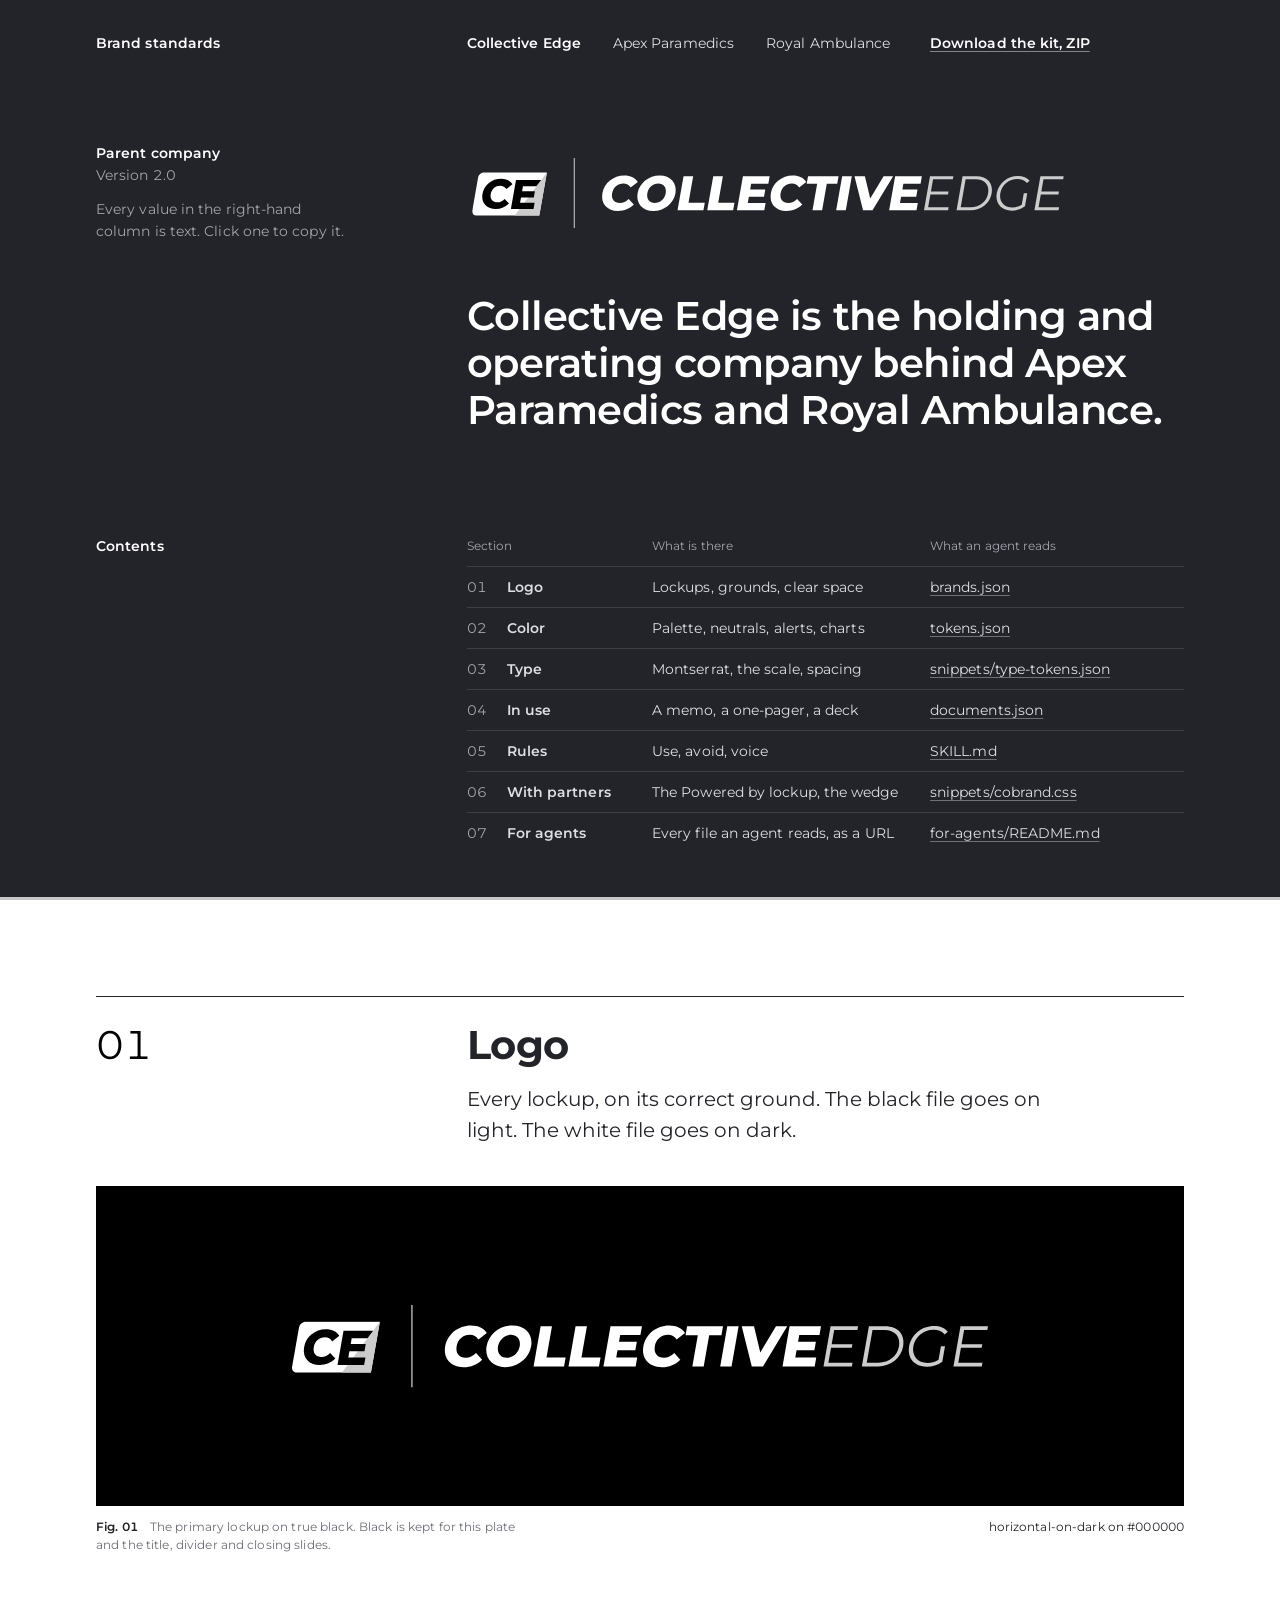
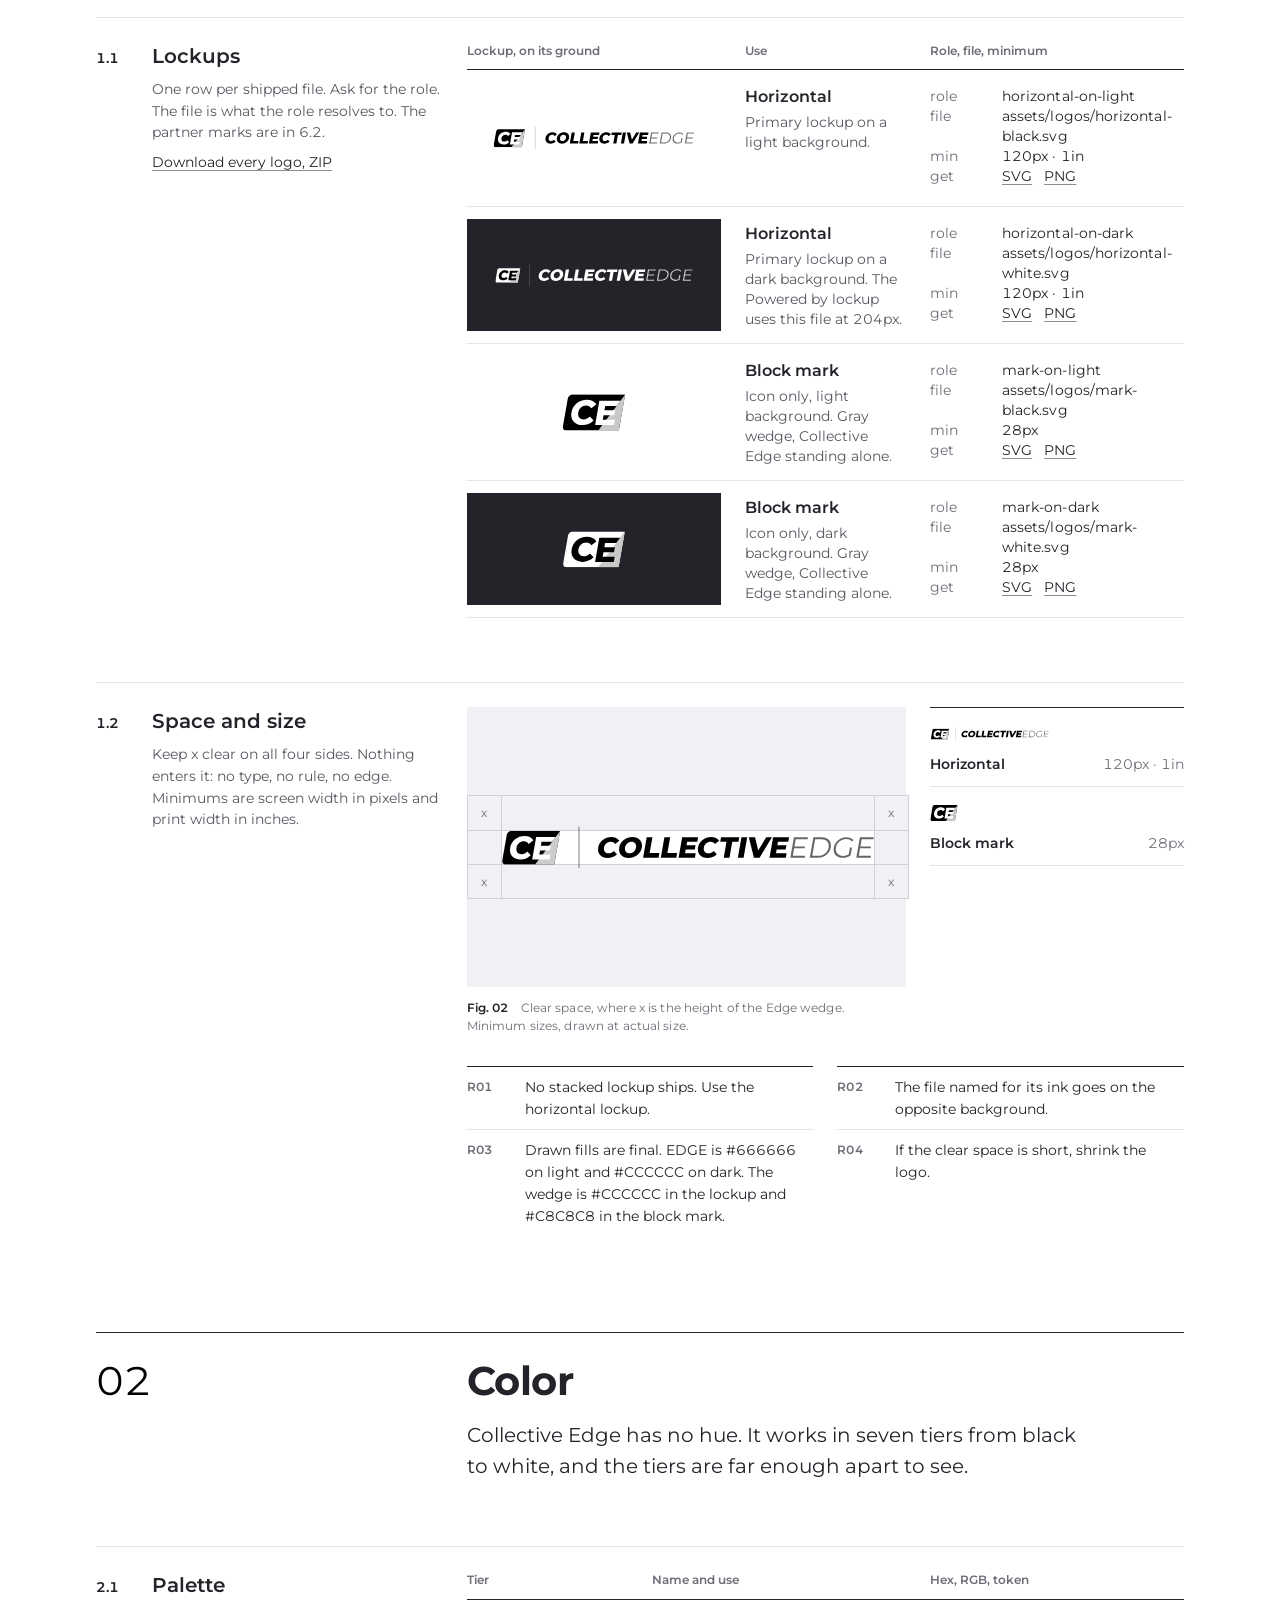
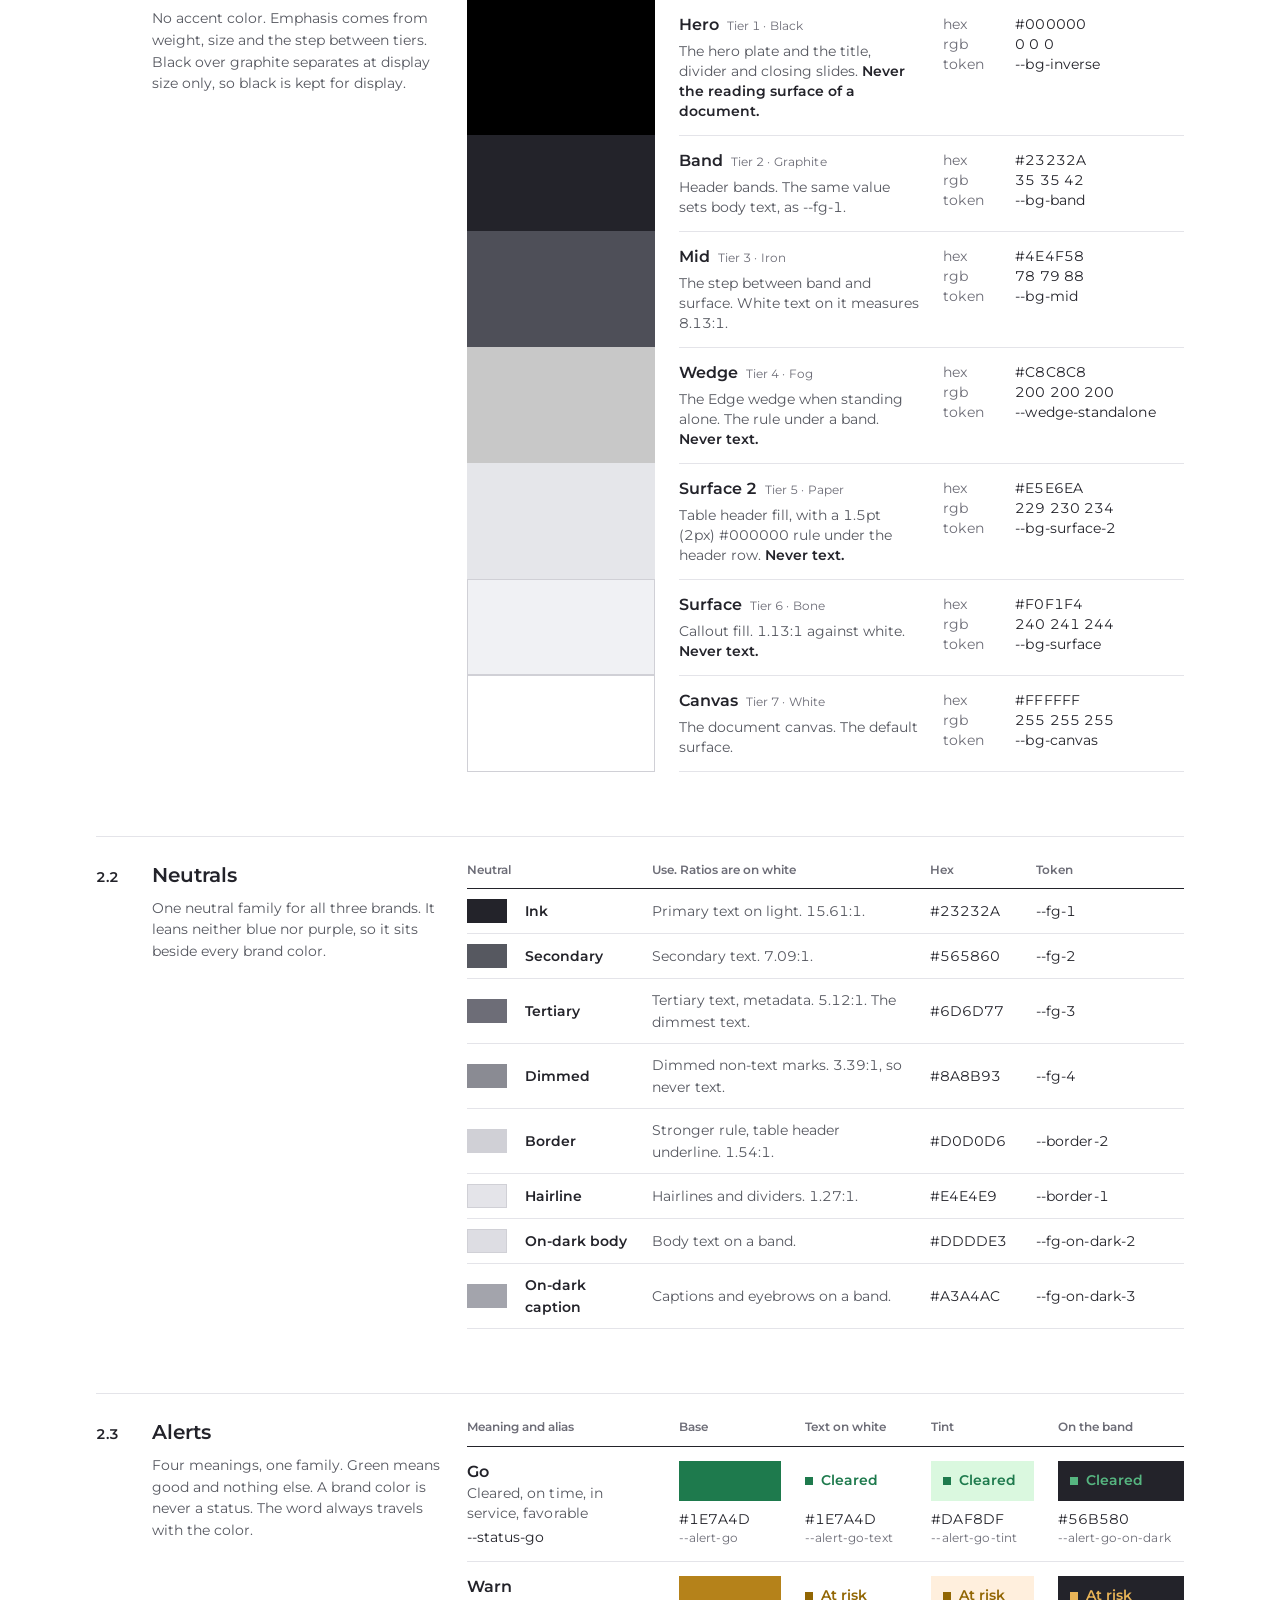
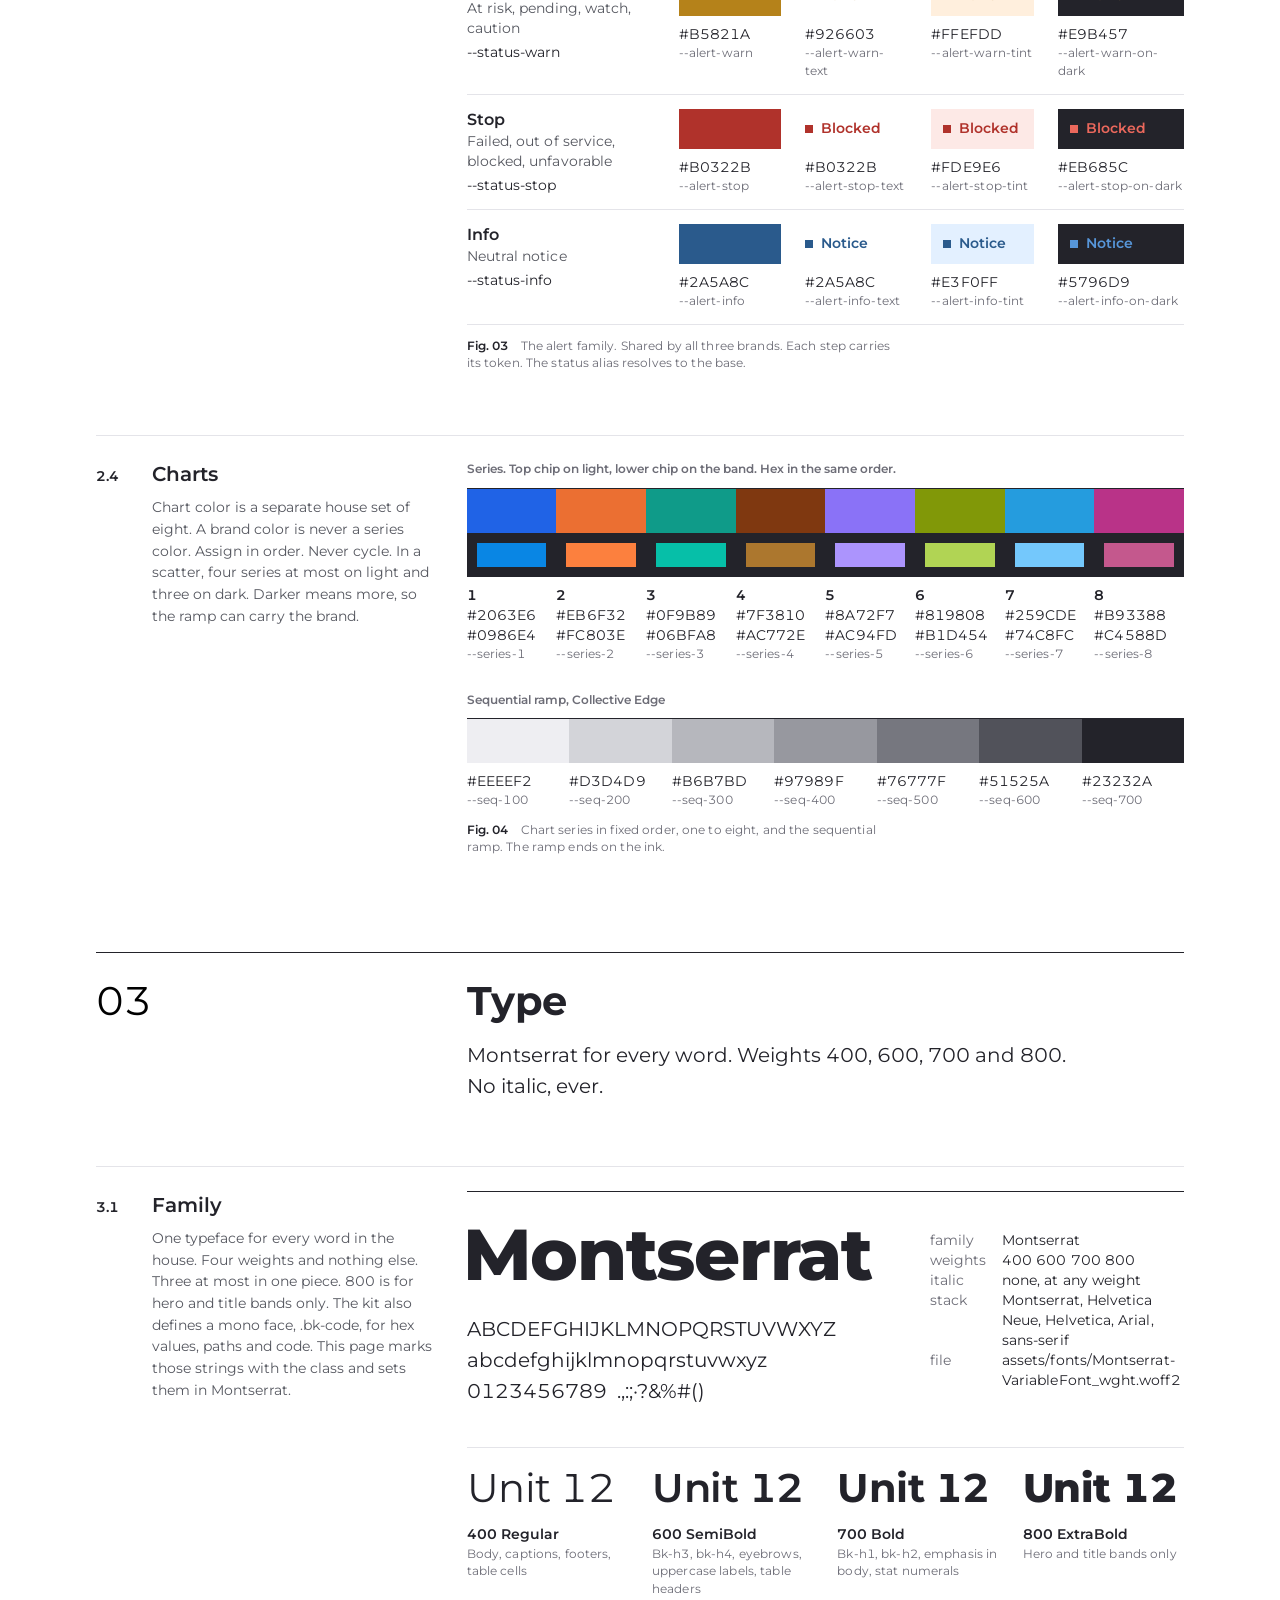
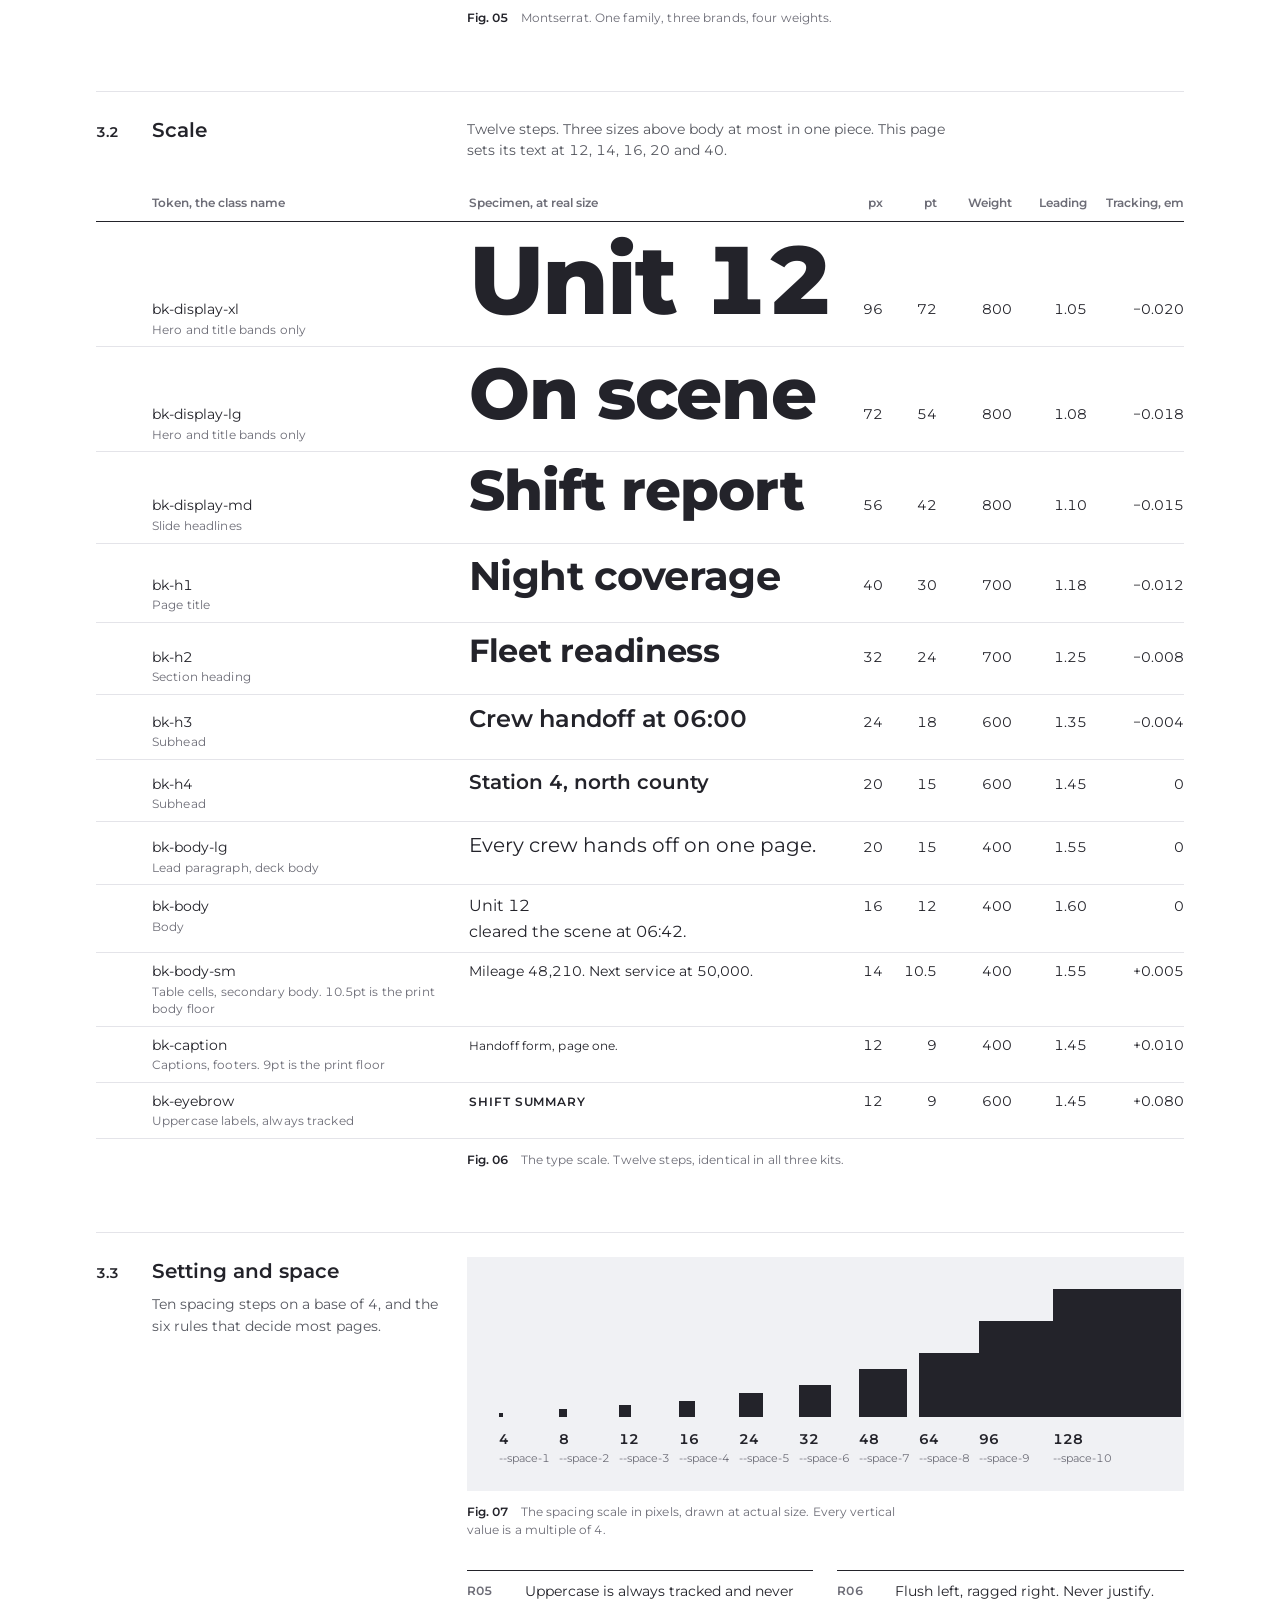
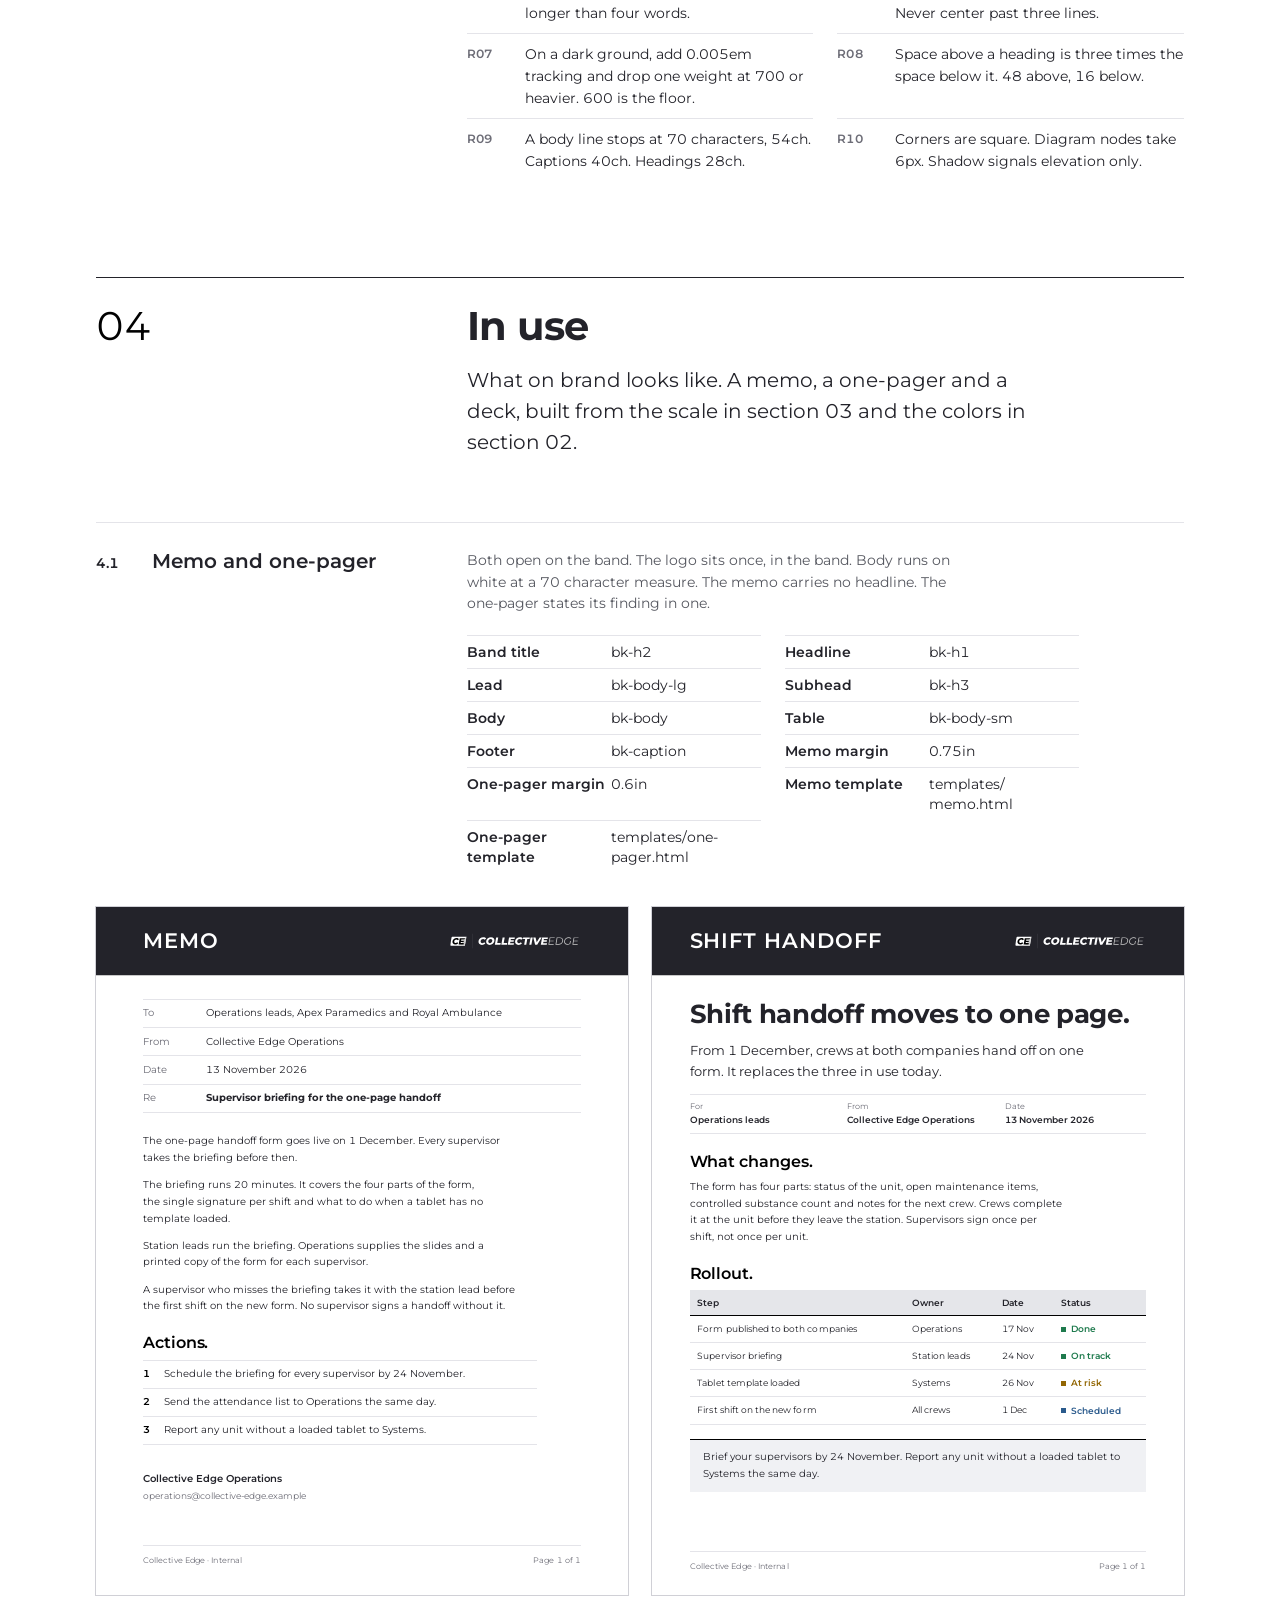
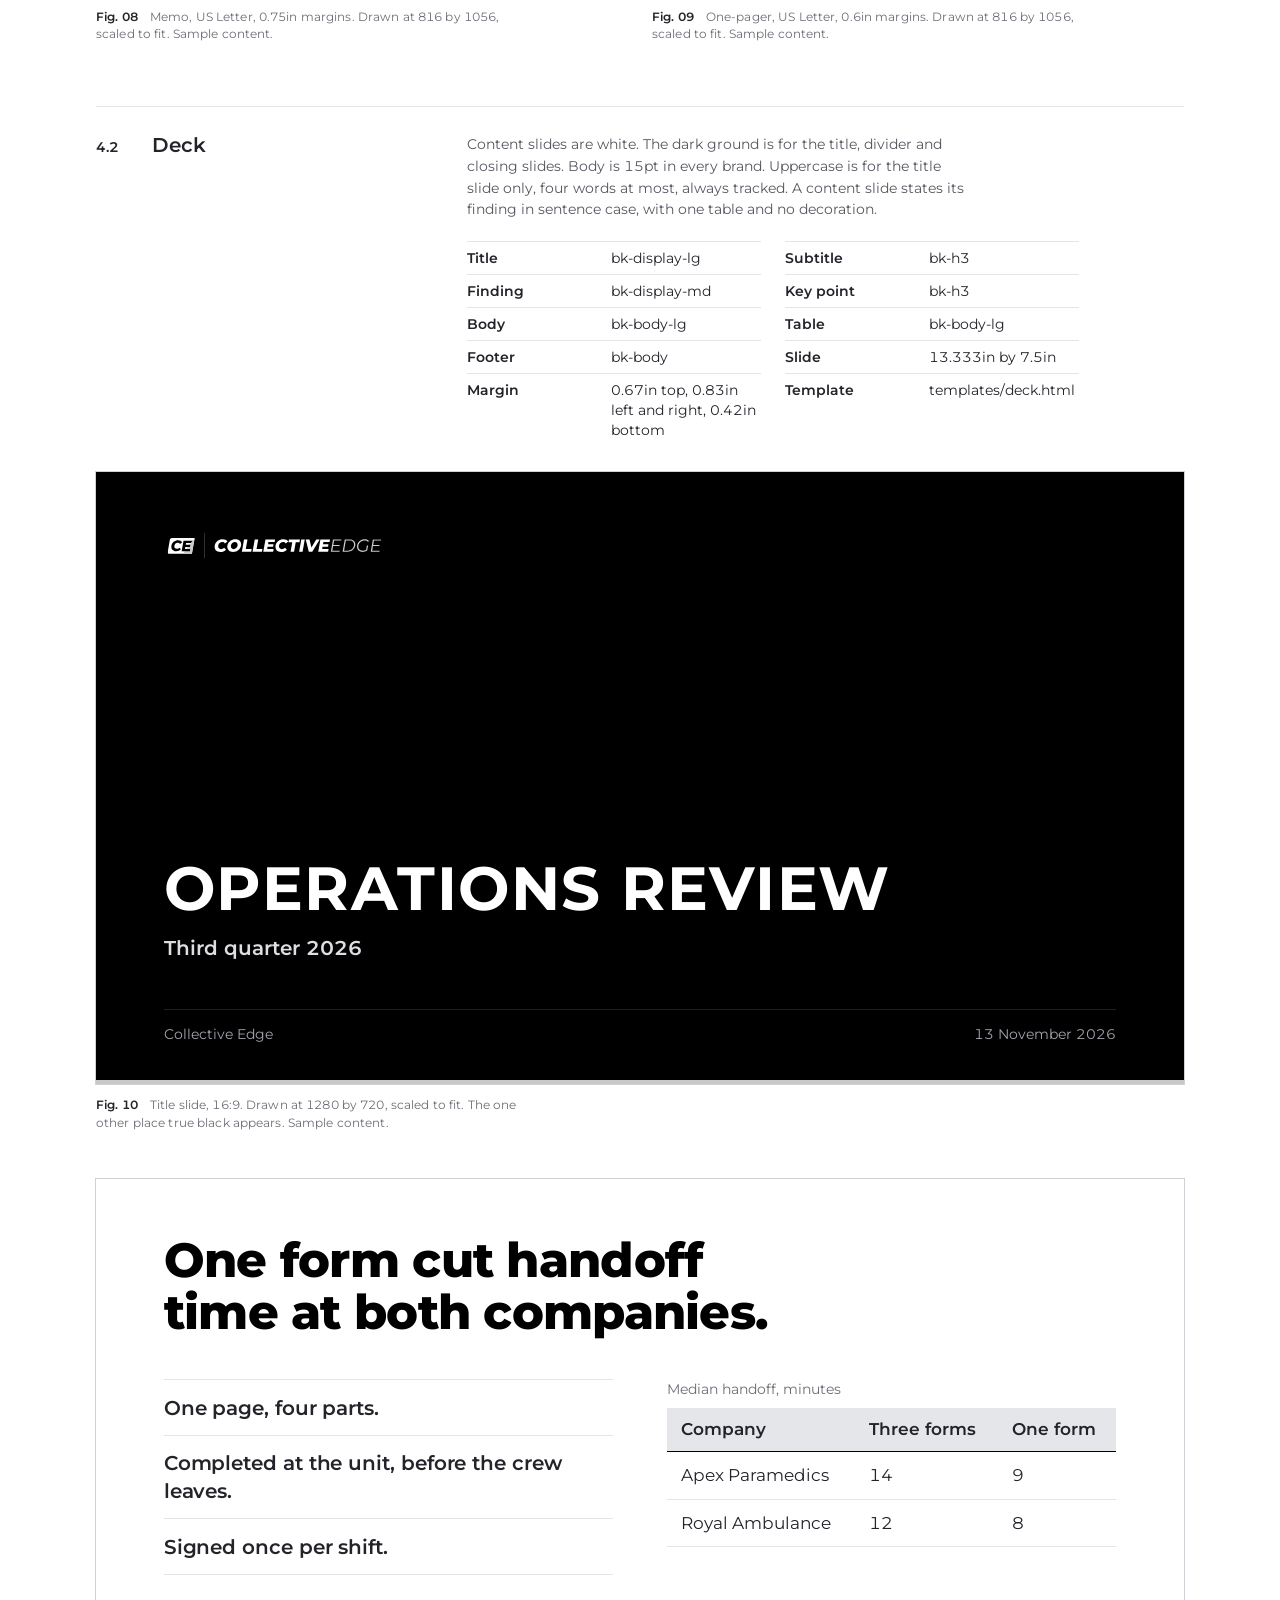
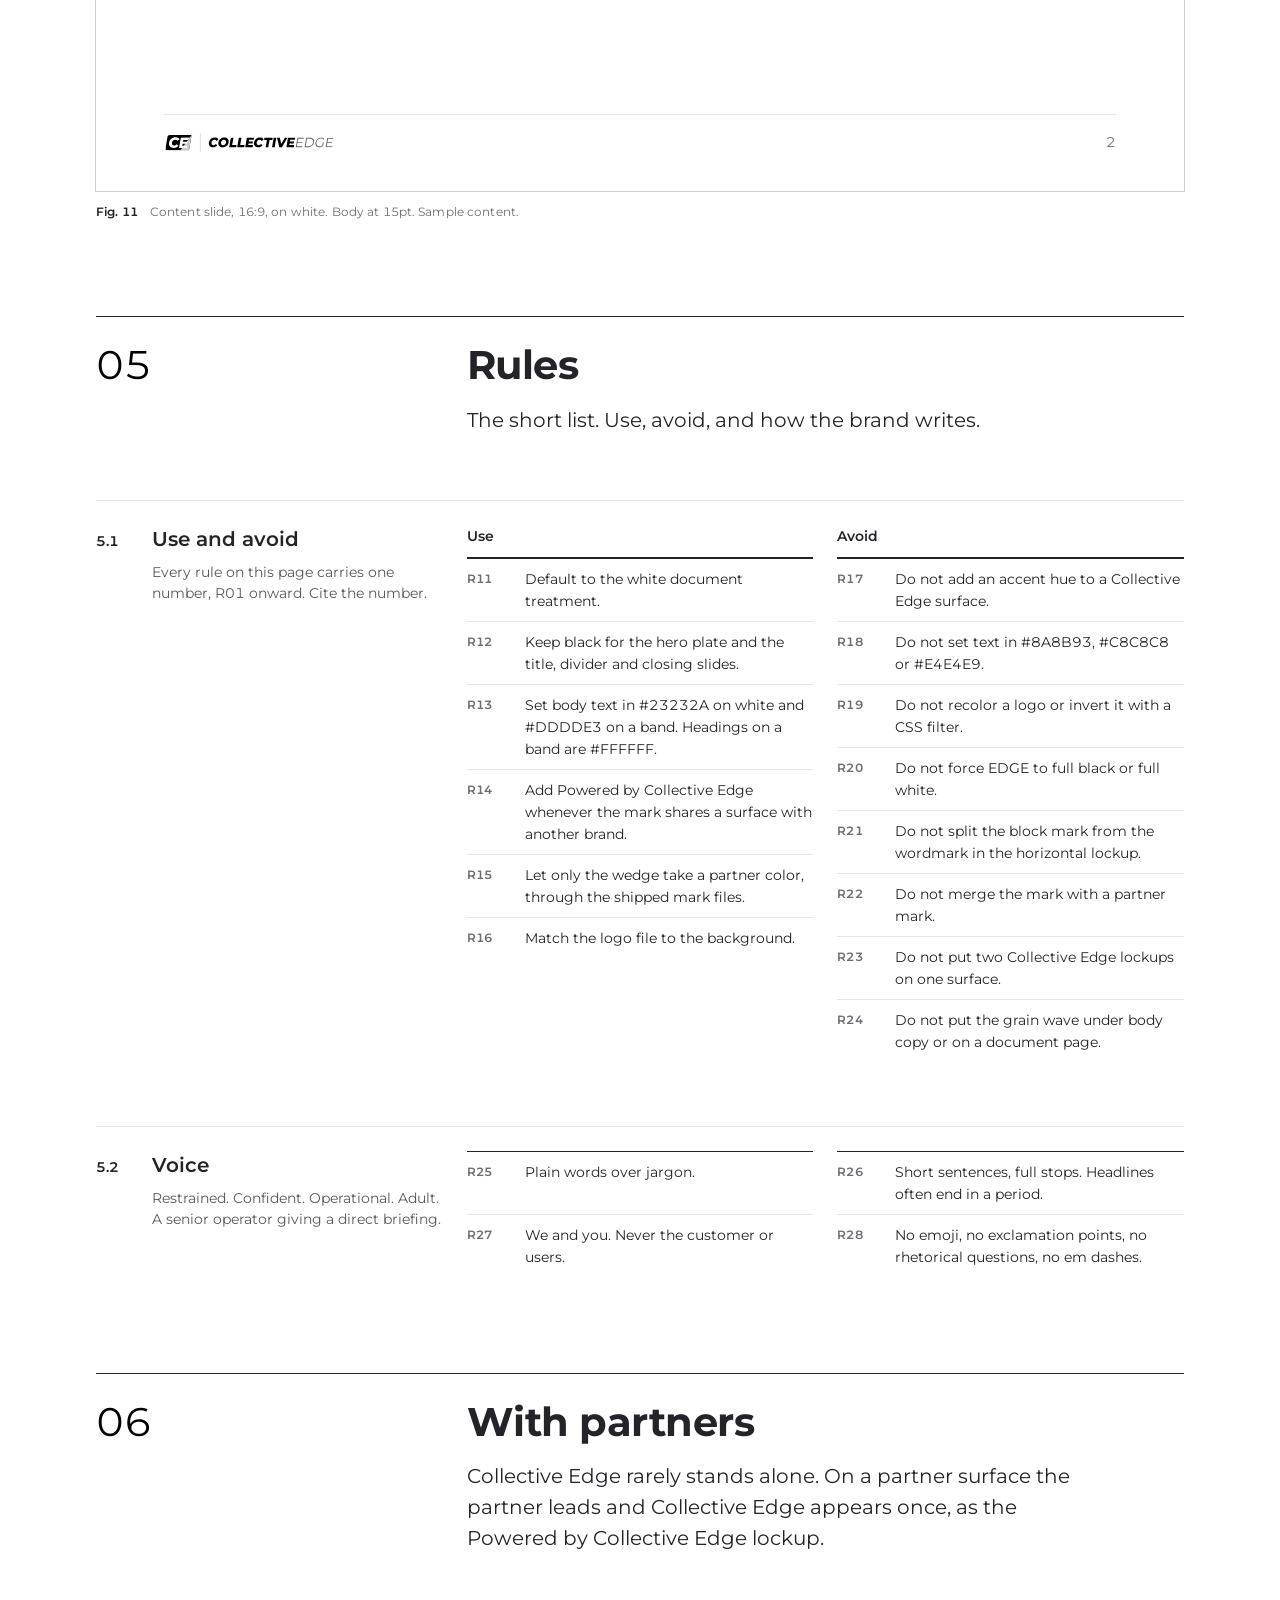
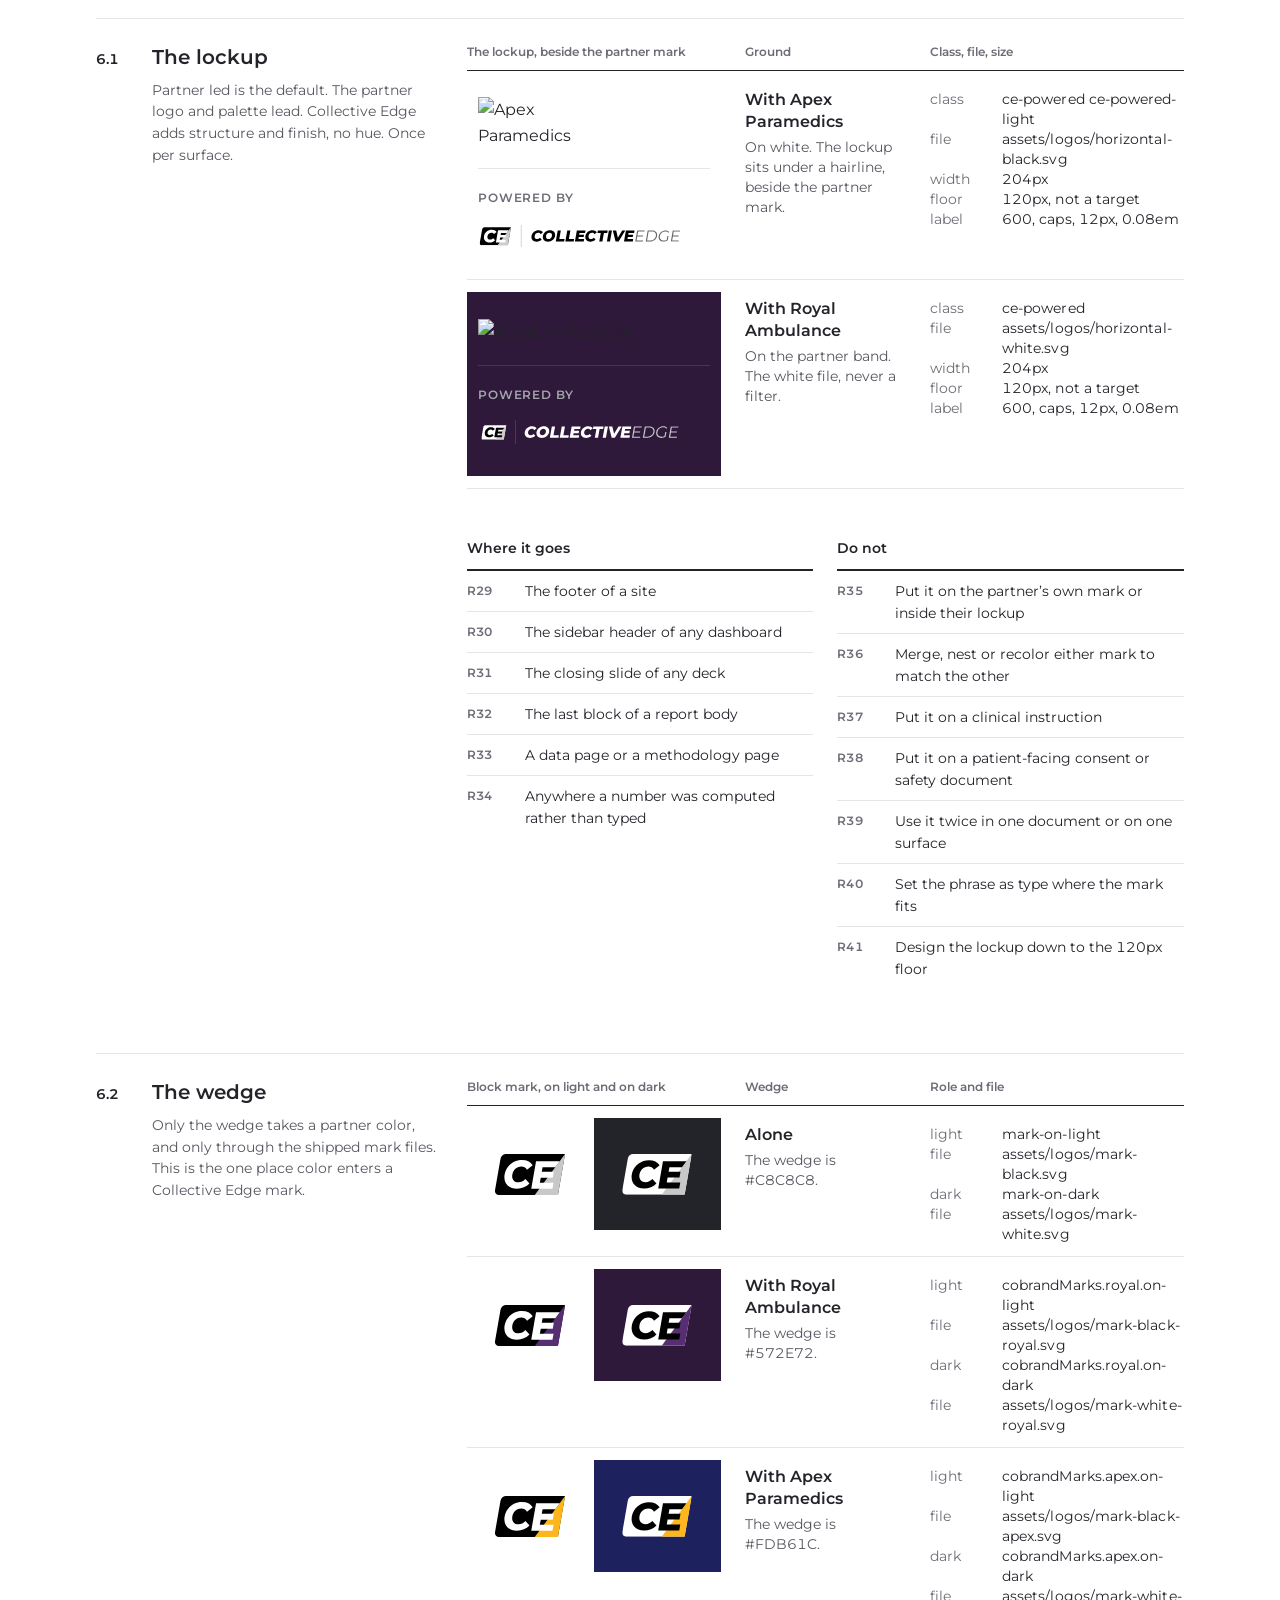
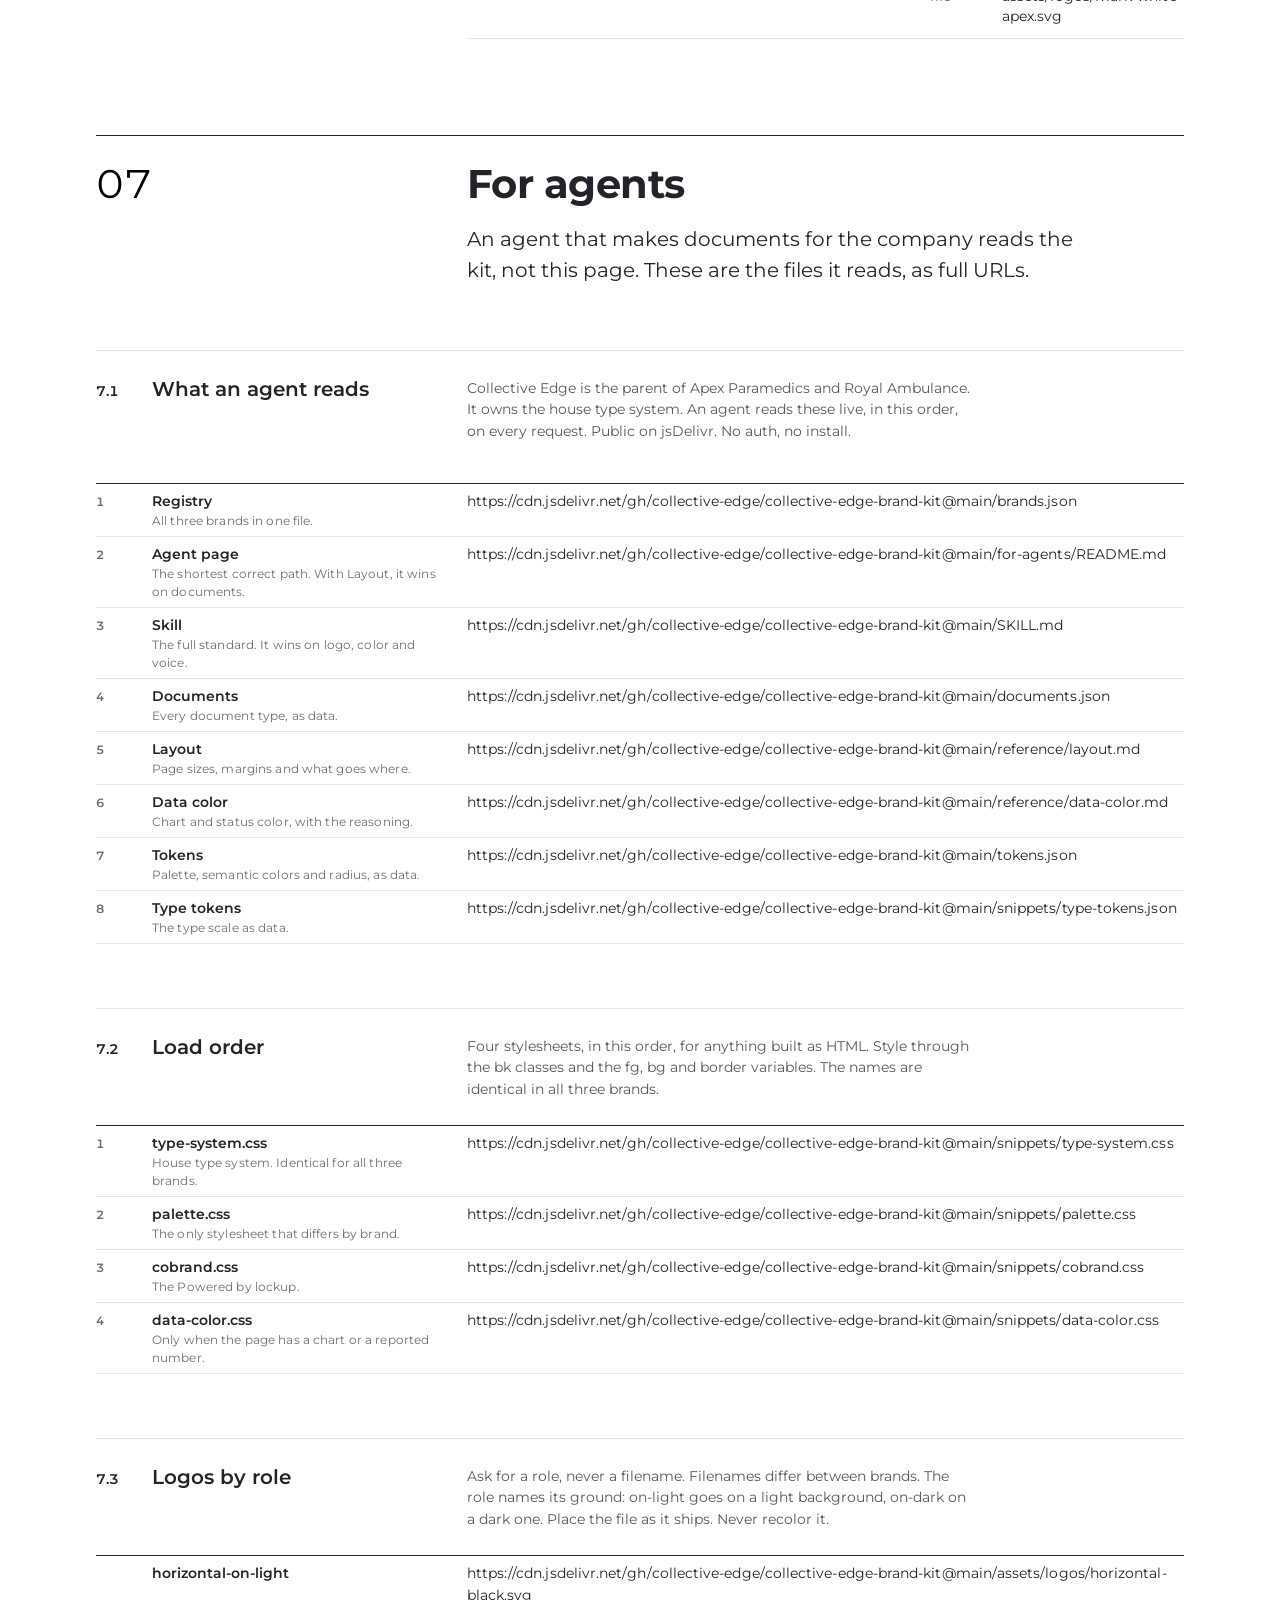
==== index.html @ fcb613ba "Rebuild the kit as one design system, version 2.0 Layout standard and documents.json shared by all t" ====
<!doctype html>
<html lang="en">
<head>
<meta charset="utf-8">
<meta name="viewport" content="width=device-width, initial-scale=1">
<title>Collective Edge · Brand standards</title>
<meta name="description" content="Collective Edge is the holding and operating company behind Apex Paramedics and Royal Ambulance. Logo, color, type, document examples and rules, with every value an agent reads.">
<link rel="canonical" href="https://collective-edge.github.io/collective-edge-brand-kit/">
<link rel="icon" href="assets/logos/mark-black.svg" type="image/svg+xml">
<meta property="og:type" content="website">
<meta property="og:site_name" content="Collective Edge">
<meta property="og:title" content="Collective Edge · Brand standards">
<meta property="og:description" content="Collective Edge is the holding and operating company behind Apex Paramedics and Royal Ambulance. Logo, color, type, document examples and rules, with every value an agent reads.">
<meta property="og:url" content="https://collective-edge.github.io/collective-edge-brand-kit/">
<meta property="og:image" content="https://collective-edge.github.io/collective-edge-brand-kit/guidelines/og.png">
<meta property="og:image:width" content="1200">
<meta property="og:image:height" content="630">
<meta property="og:image:alt" content="Collective Edge logo on the brand band">
<meta name="twitter:card" content="summary_large_image">
<style>
/* ==========================================================
   THE GUIDELINES PAGE · one layout, three brands
   Identical in all three kits. guidelines/build.py inlines this
   file into index.html and fills the marked blocks from the kit.
   Grid     12 columns · 24px gutter · 96px margin at 1440
            rail = columns 1 to 4 · figures = columns 5 to 12
            machine column = columns 10 to 12, everywhere
   Type     Montserrat 400 600 700 · 12 14 16 20 40
   Space    4px base · 96 above a section · 64 above a subsection
   Theme    the block marked THEME is all that differs per brand,
            and it is written from tokens.json
   Macros   E(n) is n pixels of a drawn document, scaled to its
            frame. TYPE(step) is a step of snippets/type-tokens.json
   ========================================================== */
@font-face { font-family: "Montserrat"; src: url("for-humans/fonts/static/Montserrat-Regular.ttf") format("truetype"), url("https://cdn.jsdelivr.net/gh/collective-edge/collective-edge-brand-kit@main/for-humans/fonts/static/Montserrat-Regular.ttf") format("truetype"); font-weight: 400; font-style: normal; font-display: swap; }
@font-face { font-family: "Montserrat"; src: url("for-humans/fonts/static/Montserrat-SemiBold.ttf") format("truetype"), url("https://cdn.jsdelivr.net/gh/collective-edge/collective-edge-brand-kit@main/for-humans/fonts/static/Montserrat-SemiBold.ttf") format("truetype"); font-weight: 600; font-style: normal; font-display: swap; }
@font-face { font-family: "Montserrat"; src: url("for-humans/fonts/static/Montserrat-Bold.ttf") format("truetype"), url("https://cdn.jsdelivr.net/gh/collective-edge/collective-edge-brand-kit@main/for-humans/fonts/static/Montserrat-Bold.ttf") format("truetype"); font-weight: 700; font-style: normal; font-display: swap; }
@font-face { font-family: "Montserrat"; src: url("for-humans/fonts/static/Montserrat-ExtraBold.ttf") format("truetype"), url("https://cdn.jsdelivr.net/gh/collective-edge/collective-edge-brand-kit@main/for-humans/fonts/static/Montserrat-ExtraBold.ttf") format("truetype"); font-weight: 800; font-style: normal; font-display: swap; }

:root {
  /* theme, neutrals and alert text · from tokens.json */
  --accent: #000000;
  --band: #23232A;
  --band-rule: #C8C8C8;
  --surface: #F0F1F4;
  --inverse: #000000;
  --th: #E5E6EA;
  --th-fg: #23232A;
  --th-rule: #000000;
  --ink: #23232A;
  --sec: #565860;
  --ter: #6D6D77;
  --dim: #8A8B93;
  --hair: #E4E4E9;
  --border: #D0D0D6;
  --od1: #FFFFFF;
  --od2: #DDDDE3;
  --od3: #A3A4AC;
  --odb: rgba(255,255,255,0.12);
  --go: #1E7A4D;
  --warn: #926603;
  --stop: #B0322B;
  --info: #2A5A8C;
  /* grid */
  --m: 96px; --g: 24px;
}

*, *::before, *::after { box-sizing: border-box; }
* { margin: 0; padding: 0; }
html { font-synthesis: none; -webkit-text-size-adjust: 100%; }
body {
  font-family: "Montserrat", "Helvetica Neue", Helvetica, Arial, sans-serif;
  font-size: 16px; line-height: 1.6; font-weight: 400; font-style: normal;
  color: var(--ink); background: #FFFFFF; overflow-x: clip;
  font-variant-numeric: tabular-nums lining-nums;
  -webkit-font-smoothing: antialiased; text-rendering: optimizeLegibility;
}
b, th, h1, h2, h3, h4, h5 { font-weight: inherit; font-size: inherit; }
ol, ul { list-style: none; }
img { display: block; height: auto; }
:focus-visible { outline: 2px solid var(--ink); outline-offset: 2px; }
.band :focus-visible { outline-color: var(--od1); }
.skip { position: absolute; left: -9999px; top: 0; z-index: 2; padding: 8px 16px; background: #FFFFFF; color: var(--ink); font-size: 14px; line-height: 22px; font-weight: 600; }
.skip:focus { left: 0; }
a { color: inherit; text-decoration: underline; text-decoration-thickness: 1px; text-underline-offset: 3px; text-decoration-color: var(--dim); }
table { border-collapse: collapse; width: 100%; }
h1, h2, h3, h4, h5 { text-wrap: balance; }
p { text-wrap: pretty; }

/* ---------- grid ---------- */
.wrap { max-width: 1440px; margin: 0 auto; padding: 0 var(--m); }
.grid { display: grid; grid-template-columns: repeat(12, minmax(0, 1fr)); column-gap: var(--g); }
.rail { grid-column: 1 / span 4; }
.main { grid-column: 5 / span 8; min-width: 0; }
.full { grid-column: 1 / -1; min-width: 0; margin-top: 32px; }
.g8 { display: grid; grid-template-columns: repeat(8, minmax(0, 1fr)); column-gap: var(--g); }
.c2 { grid-column: span 2; min-width: 0; } .c3 { grid-column: span 3; min-width: 0; } .c5 { grid-column: span 5; min-width: 0; }

/* ---------- machine values · selectable, copy on click ---------- */
.nb { white-space: nowrap; }
.mc { display: grid; grid-template-columns: 60px minmax(0, 1fr); column-gap: 12px; align-content: start; font-size: 14px; line-height: 20px; letter-spacing: 0.005em; }
.mc .k { color: var(--ter); }
.mc .v { overflow-wrap: anywhere; }
.mc .v.none { color: var(--ter); }
.mc .v a { margin-right: 12px; }
[data-c] { cursor: copy; }
[data-c]:hover { text-decoration: underline; text-decoration-thickness: 1px; text-underline-offset: 3px; text-decoration-color: var(--dim); }
[data-c].ok::after { content: "  Copied"; font-weight: 600; color: var(--ter); white-space: pre; }
.band [data-c].ok::after { color: var(--od3); }

/* ---------- opening band ---------- */
/* the band fills the 900px fold exactly, rule included, on all three pages */
.band { background: var(--band); color: var(--od1); border-bottom: 3px solid var(--band-rule); letter-spacing: 0.005em; min-height: 900px; display: flex; }
.band .wrap { flex: 1; width: 100%; display: flex; flex-direction: column; padding-top: 32px; padding-bottom: 44px; }
.band .top { font-size: 14px; line-height: 22px; }
.band .top .rail { font-weight: 600; }
.band nav .c5 { display: flex; gap: 32px; }
.band nav a { color: var(--od2); text-decoration: none; }
.band nav a[aria-current] { color: var(--od1); font-weight: 600; }
.band nav a.dl { color: var(--od1); font-weight: 600; text-decoration: underline; text-decoration-color: rgba(255,255,255,0.45); justify-self: start; }
.band .id { margin-top: 88px; }
.band .meta { font-size: 14px; line-height: 22px; color: var(--od3); align-self: start; }
.band .meta p { max-width: 260px; }
.band .meta p + p { margin-top: 12px; }
.band .meta b { display: block; color: var(--od1); font-weight: 600; }
.say { text-wrap: pretty; margin-top: 48px; font-size: 40px; line-height: 1.18; font-weight: 600; letter-spacing: -0.012em; }
.band .toc { margin-top: auto; padding-top: 48px; font-size: 14px; line-height: 22px; }
.band .toc .rail { font-weight: 600; }
.toc li { border-top: 1px solid var(--odb); padding: 9px 0; align-items: baseline; text-wrap: pretty; }
.toc li.hd { border-top: 0; padding-top: 0; font-size: 12px; line-height: 22px; color: var(--od3); }
.toc a { text-decoration: none; }
.toc .t { display: grid; grid-template-columns: 40px minmax(0, 1fr); font-weight: 600; white-space: nowrap; }
.toc .t span { font-weight: 400; color: var(--od3); }
.toc .d { color: var(--od2); }
.toc .f { text-decoration: underline; text-decoration-color: rgba(255,255,255,0.35); justify-self: start; }

/* ---------- sections ---------- */
.sec { margin-top: 96px; border-top: 1px solid var(--ink); padding-top: 24px; }
.sec-head .num, .sec-head h2 { font-size: 40px; line-height: 1.18; letter-spacing: -0.012em; }
.sec-head .num { font-weight: 400; color: var(--accent); }
.sec-head h2 { font-weight: 700; }
.lead { margin-top: 16px; font-size: 20px; line-height: 1.55; max-width: 612px; }

.sub { margin-top: 64px; border-top: 1px solid var(--hair); padding-top: 24px; }
.sub > .rail { display: grid; grid-template-columns: 56px minmax(0, 1fr); align-content: start; align-items: baseline; }
.sub .n { font-size: 14px; line-height: 29px; font-weight: 600; }
.sub h3 { font-size: 20px; line-height: 29px; font-weight: 600; }
.sub .note a.blk { display: block; width: fit-content; margin-top: 8px; color: var(--ink); }
.sub .note { margin-top: 8px; font-size: 14px; line-height: 1.55; color: var(--sec); max-width: 320px; }
.sub .main > .note { margin-top: 3px; max-width: 506px; }
.used { display: block; margin-top: 16px; }
.used > span { display: grid; grid-template-columns: 144px minmax(0, 1fr); padding-top: 6px; margin-top: 6px; border-top: 1px solid var(--hair); font-size: 14px; line-height: 20px; }
.used > span:first-child { margin-top: 0; }
.used b { font-weight: 600; color: var(--ink); }
.used.wide { display: grid; grid-template-columns: 1fr 1fr; column-gap: var(--g); max-width: 612px; margin-top: 20px; }
.used.wide > span:nth-child(2) { margin-top: 0; }
.used + .stack, .used + .pair { margin-top: 32px; }

/* ---------- figures ---------- */
figure + figure, .tbl + figure, figure + .tbl { margin-top: 32px; }
figcaption { margin-top: 12px; max-width: 100%; text-wrap: pretty; display: flex; justify-content: space-between; gap: 24px; font-size: 12px; line-height: 1.45; letter-spacing: 0.01em; color: var(--ter); }
figcaption > span:first-child { max-width: 54ch; }
figcaption b { font-weight: 600; color: var(--ink); margin-right: 12px; }
figcaption .cap-r { flex: none; color: var(--ink); }
.pair { display: grid; grid-template-columns: 1fr 1fr; gap: 32px var(--g); }
.pair figure + figure { margin-top: 0; }
.stack figure + figure { margin-top: 48px; }
.plate { display: grid; place-items: center; }
.plate.dark { background: var(--band); }
.plate img { max-width: 84%; }
.field { background: var(--surface); }

/* the one large plate */
.bigplate { height: 320px; }
.bigplate.ruled { border-top: 1px solid var(--hair); border-bottom: 1px solid var(--hair); }
.sec-head + .grid > .full { margin-top: 40px; }

/* ---------- schedules: thing · meaning · machine value ---------- */
.tbl .hd { font-size: 12px; line-height: 1.45; font-weight: 600; color: var(--ter); padding-bottom: 10px; border-bottom: 1px solid var(--ink); }
.tbl .row { border-top: 1px solid var(--hair); padding: 12px 0; }
.tbl .hd + .row { border-top: 0; }
.tbl .row:last-child { border-bottom: 1px solid var(--hair); }
.tx { font-size: 14px; line-height: 20px; color: var(--sec); }
.tx b { display: block; font-size: 16px; line-height: 22px; font-weight: 600; color: var(--ink); margin-bottom: 4px; }
.tx .rl { font-size: 12px; font-weight: 400; color: var(--ter); margin-left: 8px; letter-spacing: 0.01em; }
.tx .nv { color: var(--ink); font-weight: 600; }
.logos .plate { height: 112px; }
.logos .tx, .logos .mc { padding-top: 4px; }

/* ---------- lists of lines ---------- */
.lines li { display: grid; grid-template-columns: 58px minmax(0, 1fr); padding: 9px 0; border-top: 1px solid var(--hair); font-size: 14px; line-height: 22px; }
.lines .i { font-size: 12px; font-weight: 600; color: var(--ter); letter-spacing: 0.01em; }
.lines.cols2 { display: grid; grid-template-columns: 1fr 1fr; column-gap: var(--g); }
.lines.cols2 li:nth-child(-n+2), .lines:not(.cols2) li:first-child { border-top: 1px solid var(--ink); }
.pair.rules { row-gap: 48px; }
.tbl + .pair.rules { margin-top: 48px; }
.rules h4 { font-size: 14px; line-height: 22px; font-weight: 600; padding-bottom: 10px; }
.rules .lines li:first-child { border-top: 2px solid var(--ink); }
figure + .lines, .pair + .lines { margin-top: 32px; }

/* ---------- 01 logo ---------- */
.cl { display: grid; grid-template-columns: repeat(8, minmax(0, 1fr)); column-gap: var(--g); }
.cl .field { grid-column: span 5; height: 280px; display: grid; place-items: center; }
.cs { --u: 1px; display: grid; gap: 1px; background: var(--border); padding: 1px; }
.cs span { background: var(--surface); display: grid; place-items: center; font-size: 12px; line-height: 1; color: var(--ter); position: relative; }
.cs .art { z-index: 1; background: #FFFFFF; }
.cs .art img { position: absolute; max-width: none; }
.mins { grid-column: span 3; align-self: start; }
.mins li { display: grid; grid-template-columns: minmax(0, 1fr) auto; align-items: end; column-gap: 12px; padding: 16px 0 12px; border-top: 1px solid var(--hair); font-size: 14px; line-height: 20px; }
.mins li:first-child { border-top: 1px solid var(--ink); }
.mins li:last-child { border-bottom: 1px solid var(--hair); }
.mins img { max-width: none; margin-bottom: 10px; }
.mins b { display: block; font-weight: 600; }
.mins .d { color: var(--ter); text-align: right; }

/* ---------- 02 color ---------- */
.pal .row { display: grid; grid-template-columns: 188px minmax(0, 1fr); column-gap: var(--g); padding: 0; border: 0 !important; min-height: 92px; }
.pal .sw.edge { box-shadow: inset 0 0 0 1px var(--border); }
.pal .info { display: grid; grid-template-columns: repeat(2, minmax(0, 1fr)); column-gap: var(--g); align-content: start; padding: 14px 0; border-top: 1px solid var(--hair); }
.pal .hd + .row .info { border-top: 0; }
.pal .row:last-child .info { border-bottom: 1px solid var(--hair); }

.neu .row { padding: 10px 0; align-items: center; font-size: 14px; line-height: 22px; }
.neu .nm { display: grid; grid-template-columns: 40px minmax(0, 1fr); column-gap: 18px; align-items: center; font-weight: 600; }
.neu .chip { height: 24px; }
.neu .chip.edge { box-shadow: inset 0 0 0 1px var(--border); }
.neu .u { color: var(--sec); }
.mci { display: grid; grid-template-columns: 82px minmax(0, 1fr); column-gap: var(--g); font-size: 14px; line-height: 20px; letter-spacing: 0.005em; }
.hd .mci { font-size: 12px; line-height: 1.45; letter-spacing: 0; }

.alert { table-layout: fixed; }
.alert th, .alert td { text-align: left; vertical-align: top; padding: 14px 24px 14px 0; border-top: 1px solid var(--hair); }
.alert td:last-child { padding-right: 0; }
.alert thead th { border-top: 0; padding-top: 0; padding-bottom: 10px; border-bottom: 1px solid var(--ink); font-size: 12px; line-height: 1.45; font-weight: 600; color: var(--ter); }
.alert thead th:first-child { width: 212px; }
.alert tbody tr:first-child > * { border-top: 0; }
.alert tbody tr:last-child > * { border-bottom: 1px solid var(--hair); }
.alert b { display: block; font-weight: 600; line-height: 22px; }
.alert .s { display: block; font-size: 14px; line-height: 20px; letter-spacing: 0.005em; }
.alert th .s:first-of-type { color: var(--sec); margin-bottom: 4px; }
.alert .tk { font-size: 12px; line-height: 18px; letter-spacing: 0.01em; color: var(--ter); overflow-wrap: anywhere; }
.alert .sw { display: flex; align-items: center; height: 40px; margin-bottom: 8px; }
.alert .sw.txt { padding: 0 12px; font-size: 14px; font-weight: 600; }
.alert .sw.bare { padding: 0; }
.alert .sw.dk { background: var(--band); letter-spacing: 0.005em; }
.alert .sw .dot { width: 8px; height: 8px; margin-right: 8px; }

.series { display: grid; grid-template-columns: repeat(8, minmax(0, 1fr)); }
.series + .series { margin-top: 20px; }
.series.seq { grid-template-columns: repeat(7, minmax(0, 1fr)); }
.series .c { display: block; height: 44px; margin-bottom: 8px; }
.series.two .c { margin-bottom: 0; }
.series.two .c.dk { height: 44px; border: 10px solid var(--band); margin-bottom: 8px; }
.series li > span { display: block; font-size: 14px; line-height: 20px; letter-spacing: 0.005em; }
.series .nn { font-weight: 600; }
.series .tk { font-size: 12px; line-height: 18px; letter-spacing: 0.01em; color: var(--ter); }
.series-h { font-size: 12px; line-height: 1.45; font-weight: 600; color: var(--ter); padding-bottom: 10px; margin-bottom: 0; border-bottom: 1px solid var(--ink); }
.series-h + .series { margin-top: 0; }
.series + .series-h { margin-top: 28px; }

/* ---------- 03 type ---------- */
.fam { border-top: 1px solid var(--ink); padding-top: 24px; }
.fam .w { font-size: 72px; line-height: 1.08; font-weight: 800; letter-spacing: -0.018em; margin-left: -4px; }
.fam .a { margin-top: 20px; font-size: 20px; line-height: 1.55; }
.fam .mc { padding-top: 14px; }
.wts { margin-top: 40px; border-top: 1px solid var(--hair); }
.wts li { padding-top: 16px; }
.wts .s { display: block; font-size: 40px; line-height: 1.18; letter-spacing: -0.012em; }
.wts b { display: block; margin-top: 12px; font-size: 14px; line-height: 22px; font-weight: 600; }
.wts .u { display: block; font-size: 12px; line-height: 1.45; letter-spacing: 0.01em; color: var(--ter); }

.scale th, .scale td { vertical-align: baseline; text-align: right; padding: 8px 0; border-top: 1px solid var(--hair); font-size: 14px; line-height: 1.55; }
.scale th { width: 424px; text-align: left; padding-left: 56px; padding-right: 24px; }
.scale th b { display: inline-block; font-weight: 600; }
.scale th .u { display: block; font-size: 12px; line-height: 1.45; letter-spacing: 0.01em; color: var(--ter); }
.scale td.s { text-align: left; white-space: nowrap; }
.scale td.s span { display: block; font-size: var(--fs); }
.scale td:nth-child(3), .scale td:nth-child(4) { width: 58px; }
.scale td:nth-child(5), .scale td:nth-child(6) { width: 82px; }
.scale td:nth-child(7) { width: 106px; }
.scale thead th, .scale thead td { border-top: 0; padding-top: 0; padding-bottom: 10px; border-bottom: 1px solid var(--ink); font-size: 12px; line-height: 1.45; font-weight: 600; color: var(--ter); }
.scale tbody tr:first-child > * { border-top: 0; }
.scale tbody tr:last-child > * { border-bottom: 1px solid var(--hair); }

.space { padding: 32px 32px 24px; }
.space ol { display: flex; align-items: flex-end; justify-content: space-between; }
.space li { min-width: 60px; }
.space .q { display: block; background: var(--ink); }
.space b { display: block; margin-top: 12px; font-size: 14px; line-height: 20px; font-weight: 600; }
.space .tk { display: block; font-size: 11px; line-height: 18px; color: var(--ter); white-space: nowrap; }
.meas .row { padding: 10px 0; font-size: 14px; line-height: 22px; align-items: baseline; }
.meas .row b { font-weight: 600; }
.meas .u { color: var(--sec); }

/* ---------- 04 in use · every length is E(real px) so the piece scales with its frame ---------- */
.frame { container-type: inline-size; box-shadow: 0 0 0 1px var(--border); }
.x-doc { --e: calc(100cqw / 51); aspect-ratio: 8.5 / 11; background: #FFFFFF; display: flex; flex-direction: column; overflow: hidden; }
.x-band { background: var(--band); border-bottom: calc(var(--e)*0.1875) solid var(--band-rule); color: #FFFFFF; padding: calc(var(--e)*2) calc(var(--e)*var(--mx)); display: flex; justify-content: space-between; align-items: center; }
.x-bt { font-size: calc(var(--e)*2); line-height: 1.25; font-weight: 700; letter-spacing: -0.008em; font-weight: 600; letter-spacing: 0.045em; text-transform: uppercase; }
.x-body { padding: calc(var(--e)*2.25) calc(var(--e)*var(--mx)) calc(var(--e)*1); flex: 1; }
.x-h1 { font-size: calc(var(--e)*2.5); line-height: 1.18; font-weight: 700; letter-spacing: -0.012em; }
.x-lead { font-size: calc(var(--e)*1.25); line-height: 1.55; font-weight: 400; letter-spacing: 0em; margin-top: calc(var(--e)*1); max-width: calc(var(--e)*40); }
.x-meta { display: grid; grid-template-columns: repeat(3, 1fr); column-gap: calc(var(--e)*1.5); margin-top: calc(var(--e)*1.25); padding: calc(var(--e)*0.625) 0; border-top: 1px solid var(--hair); border-bottom: 1px solid var(--hair); }
.x-meta span { display: block; font-size: calc(var(--e)*0.75); line-height: 1.45; letter-spacing: 0.01em; color: var(--ter); }
.x-meta b { display: block; font-size: calc(var(--e)*0.875); line-height: 1.55; font-weight: 600; }
.x-h3 { font-size: calc(var(--e)*1.5); line-height: 1.35; font-weight: 600; letter-spacing: -0.004em; color: var(--accent); margin: calc(var(--e)*1.625) 0 calc(var(--e)*0.625); }
.x-p { font-size: calc(var(--e)*1); line-height: 1.6; font-weight: 400; letter-spacing: 0em; max-width: calc(var(--e)*35.75); }
.x-p + .x-p { margin-top: calc(var(--e)*1); }
.x-call { margin-top: calc(var(--e)*1.375); padding: calc(var(--e)*0.875) calc(var(--e)*1.25); background: var(--surface); border-top: calc(var(--e)*0.125) solid var(--accent); font-size: calc(var(--e)*1); line-height: 1.6; }
.x-table { font-size: calc(var(--e)*0.875); line-height: 1.55; font-weight: 400; letter-spacing: 0.005em; }
.x-table th { text-align: left; font-weight: 600; padding: calc(var(--e)*0.5) calc(var(--e)*0.75); background: var(--th); color: var(--th-fg); border-bottom: calc(var(--e)*0.125) solid var(--th-rule); }
.x-table td { padding: calc(var(--e)*0.5625) calc(var(--e)*0.75); border-bottom: 1px solid var(--hair); }
.x-table th, .x-table td { white-space: nowrap; }
.st { display: inline-flex; align-items: center; gap: calc(var(--e)*0.5); font-weight: 600; }
.st .dot { width: calc(var(--e)*0.5); height: calc(var(--e)*0.5); background: currentColor; }
.st.go { color: var(--go); } .st.warn { color: var(--warn); } .st.stop { color: var(--stop); } .st.info { color: var(--info); }
.x-foot { margin: 0 calc(var(--e)*var(--mx)); padding: calc(var(--e)*0.875) 0 calc(var(--e)*var(--mx)*0.62); border-top: 1px solid var(--hair); display: flex; justify-content: space-between; align-items: flex-end; font-size: calc(var(--e)*0.75); line-height: 1.45; letter-spacing: 0.01em; color: var(--ter); }
.x-foot .pw { gap: calc(var(--e)*0.625); }
.x-foot .pw span { font-size: calc(var(--e)*0.75); }
.x-foot .pw img { width: calc(var(--e)*12.75); }
.x-foot .pw + span { margin-bottom: calc(var(--e)*0.4375); }
/* memo */
.x-to { display: grid; grid-template-columns: calc(var(--e)*6) minmax(0, 1fr); font-size: calc(var(--e)*1); line-height: 1.6; border-top: 1px solid var(--hair); }
.x-to > * { padding: calc(var(--e)*0.5) 0; border-bottom: 1px solid var(--hair); }
.x-to span { color: var(--ter); }
.x-to b { font-weight: 400; }
.x-to b.re { font-weight: 700; }
.x-to + .x-p { margin-top: calc(var(--e)*2); }
.x-ol li { display: grid; grid-template-columns: calc(var(--e)*2) minmax(0, 1fr); font-size: calc(var(--e)*1); line-height: 1.6; padding: calc(var(--e)*0.5) 0; border-top: 1px solid var(--hair); max-width: calc(var(--e)*37.75); }
.x-ol li:last-child { border-bottom: 1px solid var(--hair); }
.x-ol span { font-weight: 600; color: var(--accent); }
.x-sign { margin-top: calc(var(--e)*2.5); font-size: calc(var(--e)*1); line-height: 1.6; }
.x-sign b { display: block; font-weight: 600; }
.x-sign span { color: var(--ter); font-size: calc(var(--e)*0.875); }

.pw { display: grid; gap: 12px; justify-items: start; }
.pw span { font-size: 12px; line-height: 1.45; font-weight: 600; letter-spacing: 0.08em; text-transform: uppercase; color: var(--ter); }
.pw img { width: 204px; max-width: 100%; }

.x-slide { --e: calc(100cqw / 80); aspect-ratio: 16 / 9; display: flex; flex-direction: column; padding: calc(var(--e)*var(--mt)) calc(var(--e)*var(--mx)) calc(var(--e)*var(--mb)); overflow: hidden; }
.x-slide.title { background: var(--inverse); color: #FFFFFF; border-bottom: calc(var(--e)*0.3125) solid var(--band-rule); }
.x-slide .mid { margin-top: auto; }
.x-dt { font-size: calc(var(--e)*4.5); line-height: 1.08; font-weight: 800; letter-spacing: -0.018em; font-weight: 700; letter-spacing: 0.025em; text-transform: uppercase; }
.x-ds { font-size: calc(var(--e)*1.5); line-height: 1.35; font-weight: 600; letter-spacing: -0.004em; letter-spacing: 0.001em; color: var(--od2); margin-top: calc(var(--e)*1); }
.x-slide .ft { margin-top: calc(var(--e)*3.5); padding-top: calc(var(--e)*1); border-top: 1px solid var(--odb); display: flex; justify-content: space-between; align-items: center; font-size: calc(var(--e)*1); line-height: 1.6; font-weight: 400; letter-spacing: 0em; color: var(--od3); }
.x-slide.body { background: #FFFFFF; }
.x-st { font-size: calc(var(--e)*3.5); line-height: 1.1; font-weight: 800; letter-spacing: -0.015em; color: var(--accent); max-width: calc(var(--e)*60); }
.x-slide .cols { display: grid; grid-template-columns: 1fr 1fr; column-gap: calc(var(--e)*4); margin-top: calc(var(--e)*3); }
.x-pts li { font-size: calc(var(--e)*1.5); line-height: 1.35; font-weight: 600; letter-spacing: -0.004em; padding: calc(var(--e)*1) 0; border-top: 1px solid var(--hair); }
.x-pts li:last-child { border-bottom: 1px solid var(--hair); }
.x-tc { font-size: calc(var(--e)*1); line-height: 1.6; font-weight: 400; letter-spacing: 0em; color: var(--ter); margin-bottom: calc(var(--e)*0.5); }
.x-table.big { font-size: calc(var(--e)*1.25); line-height: 1.55; font-weight: 400; letter-spacing: 0em; }
.x-table.big th { padding: calc(var(--e)*0.625) calc(var(--e)*1); font-weight: 600; }
.x-table.big td { padding: calc(var(--e)*0.75) calc(var(--e)*1); }
.x-slide.body .ft { margin-top: auto; border-top-color: var(--hair); color: var(--ter); }

/* ---------- 06 co-brand ---------- */
.lockrow .plate { height: 184px; }
.lockrow .lk { width: 232px; }
.lockrow .lk > img { max-width: none; }
.lockrow .plate .pw { width: 100%; margin-top: 20px; padding-top: 20px; border-top: 1px solid var(--hair); }
.lockrow .plate.dark .pw { border-top-color: var(--odb); }
.lockrow .plate.dark .pw span { color: var(--od3); }
.wedge .duo { display: grid; grid-template-columns: 1fr 1fr; }
.wedge .plate { height: 112px; }
.wedge .plate img { width: 72px; }
.lockrow .tx, .lockrow .mc, .wedge .tx, .wedge .mc { padding-top: 6px; }

/* ---------- 07 agents ---------- */
.urls { margin-top: 24px; }
.urls li { padding: 6px 0; border-top: 1px solid var(--hair); align-items: baseline; }
.urls li:first-child { border-top: 1px solid var(--ink); }
.urls li:last-child { border-bottom: 1px solid var(--hair); }
.urls .rail { display: grid; grid-template-columns: 56px minmax(0, 1fr); align-items: baseline; }
.urls .i { font-size: 12px; line-height: 22px; font-weight: 600; color: var(--ter); }
.urls b { display: block; font-size: 14px; line-height: 22px; font-weight: 600; overflow-wrap: anywhere; }
.urls .d { display: block; font-size: 12px; line-height: 18px; color: var(--ter); letter-spacing: 0.01em; }
.urls .main { font-size: 14px; line-height: 22px; letter-spacing: 0.005em; overflow-wrap: anywhere; }

/* ---------- colophon ---------- */
.colophon { margin-top: 80px; border-top: 1px solid var(--ink); padding: 24px 0 72px; align-items: start; }
.colophon .main { display: flex; justify-content: space-between; align-items: flex-start; gap: 24px; }
.colophon .pw a { font-size: 12px; line-height: 1.6; letter-spacing: 0.01em; }
.colophon p { font-size: 12px; line-height: 1.6; letter-spacing: 0.01em; color: var(--ter); }

/* ---------- narrow ---------- */
@media (max-width: 960px) {
  :root { --m: 16px; }
  .rail, .main { grid-column: 1 / -1; }
  .g8, .cl { grid-template-columns: minmax(0, 1fr); row-gap: 12px; }
  .c2, .c3, .c5, .cl .field, .mins { grid-column: 1 / -1; }
  .band { min-height: 0; }
  .band nav { margin-top: 8px; }
  .band nav .c5 { flex-wrap: wrap; gap: 4px 16px; }
  .band .id { margin-top: 48px; }
  .band .id .main { margin-top: 32px; }
  .band .id img { max-width: 100%; margin-left: 0 !important; }
  .say { font-size: 28px; margin-top: 32px; }
  .band .toc { margin-top: 48px; }
  .toc li.hd { display: none; }
  .toc li { row-gap: 2px; }
  .sec-head .num, .sec-head h2 { font-size: 28px; }
  .sub > .rail { margin-bottom: 20px; }
  .sub .note { max-width: none; }
  .pair, .lines.cols2, .used.wide { grid-template-columns: minmax(0, 1fr); }
  .lines.cols2 li:nth-child(2) { border-top-color: var(--hair); }
  .used.wide > span:nth-child(2) { margin-top: 6px; }
  .bigplate { height: 220px; }
  .tbl .hd { display: none; }
  .tbl .hd + .row { border-top: 1px solid var(--ink); }
  .plate:not(.dark):not(.bigplate) { box-shadow: inset 0 0 0 1px var(--hair); }
  .pal .row { grid-template-columns: 56px minmax(0, 1fr); column-gap: 16px; }
  .pal .info { grid-template-columns: minmax(0, 1fr); row-gap: 8px; }
  .pal .hd + .row .info { border-top: 1px solid var(--ink); }
  .neu .row { row-gap: 4px; }
  .cl .field { height: auto; padding: 24px 0; }
  .cs { --u: min(1px, calc((100vw - 32px) / var(--w))); }
  .mins { margin-top: 12px; }
  /* the alert table and the type scale restack: one block per row, labelled cells */
  .alert, .alert tbody, .alert tr, .alert th, .alert td, .scale, .scale tbody, .scale tr, .scale th, .scale td { display: block; }
  .alert thead, .scale thead { display: none; }
  .alert tbody tr { display: grid; grid-template-columns: repeat(2, minmax(0, 1fr)); column-gap: 16px; padding: 14px 0 6px; border-top: 1px solid var(--hair); }
  .alert tbody tr:first-child { border-top: 1px solid var(--ink); }
  .alert tbody tr:last-child { border-bottom: 1px solid var(--hair); }
  .alert tbody th, .alert tbody td { border: 0 !important; padding: 0 0 12px; }
  .alert tbody th { grid-column: 1 / -1; }
  .alert td::before, .scale td[data-l]::before { content: attr(data-l); display: block; font-size: 12px; line-height: 18px; font-weight: 600; color: var(--ter); }
  .alert td::before { margin-bottom: 6px; }
  .scale tbody tr { display: grid; grid-template-columns: repeat(5, minmax(0, 1fr)); column-gap: 8px; padding: 12px 0; border-top: 1px solid var(--hair); }
  .scale tbody tr:first-child { border-top: 1px solid var(--ink); }
  .scale tbody tr:last-child { border-bottom: 1px solid var(--hair); }
  .scale tbody th, .scale tbody td { border: 0 !important; padding: 0; width: auto; text-align: left; }
  .scale td:nth-child(n) { width: auto; }
  .scale tbody th, .scale tbody td.s { grid-column: 1 / -1; }
  .scale tbody td.s { padding: 10px 0 12px; white-space: normal; }
  .scale td.s span { font-size: var(--fl, var(--fs)); }
  .series, .series.seq { grid-template-columns: repeat(4, minmax(0, 1fr)); row-gap: 16px; }
  .fam .w { font-size: 44px; }
  .fam .a { font-size: 17px; }
  .wts { row-gap: 0; }
  .wts .s { font-size: 28px; }
  .space { padding: 24px 16px 16px; }
  .space ol { flex-wrap: wrap; gap: 20px 16px; justify-content: flex-start; }
  .colophon .main { flex-direction: column; margin-top: 24px; }
  figcaption { flex-wrap: wrap; gap: 4px 24px; }
  .urls .main { margin-top: 4px; padding-left: 56px; }
  .urls li { padding: 10px 0; }
}

</style>
</head>
<body class="b-collective-edge">
<a class="skip" href="#content">Skip to the standards</a>

<header class="band">
  <div class="wrap">
    <div class="grid top">
      <p class="rail">Brand standards</p>
      <nav class="main g8" aria-label="Brands"><span class="c5"><a href="https://collective-edge.github.io/collective-edge-brand-kit/" aria-current=page>Collective Edge</a><a href="https://collective-edge.github.io/apex-brand-kit/">Apex Paramedics</a><a href="https://collective-edge.github.io/royal-brand-kit/">Royal Ambulance</a></span><a class="c3 dl" href="https://github.com/collective-edge/collective-edge-brand-kit/archive/refs/heads/main.zip">Download the kit, ZIP</a></nav>
    </div>
    <div class="grid id">
      <div class="rail meta">
        <p><b>Parent company</b>Version 2.0</p>
        <p>Every value in the right-hand column is text. Click one to copy it.</p>
      </div>
      <div class="main">
        <img src="assets/logos/horizontal-white.svg" alt="Collective Edge" style="width:612px;margin-left:-5px">
        <h1 class="say">Collective Edge is the holding and operating company behind Apex Paramedics and Royal Ambulance.</h1>
      </div>
    </div>
    <nav class="grid toc" aria-label="Contents">
      <p class="rail">Contents</p>
      <ol class="main"><li class="g8 hd"><span class="c2">Section</span><span class="c3">What is there</span><span class="c3">What an agent reads</span></li><li class="g8"><a class="c2 t" href="#s01"><span>01</span>Logo</a><span class="c3 d">Lockups, grounds, clear space</span><a class="c3 f" href="https://cdn.jsdelivr.net/gh/collective-edge/collective-edge-brand-kit@main/brands.json">brands.json</a></li><li class="g8"><a class="c2 t" href="#s02"><span>02</span>Color</a><span class="c3 d">Palette, neutrals, alerts, charts</span><a class="c3 f" href="https://cdn.jsdelivr.net/gh/collective-edge/collective-edge-brand-kit@main/tokens.json">tokens.json</a></li><li class="g8"><a class="c2 t" href="#s03"><span>03</span>Type</a><span class="c3 d">Montserrat, the scale, spacing</span><a class="c3 f" href="https://cdn.jsdelivr.net/gh/collective-edge/collective-edge-brand-kit@main/snippets/type-tokens.json">snippets/type-tokens.json</a></li><li class="g8"><a class="c2 t" href="#s04"><span>04</span>In use</a><span class="c3 d">A memo, a one-pager, a deck</span><a class="c3 f" href="https://cdn.jsdelivr.net/gh/collective-edge/collective-edge-brand-kit@main/documents.json">documents.json</a></li><li class="g8"><a class="c2 t" href="#s05"><span>05</span>Rules</a><span class="c3 d">Use, avoid, voice</span><a class="c3 f" href="https://cdn.jsdelivr.net/gh/collective-edge/collective-edge-brand-kit@main/SKILL.md">SKILL.md</a></li><li class="g8"><a class="c2 t" href="#s06"><span>06</span>With partners</a><span class="c3 d">The Powered by lockup, the wedge</span><a class="c3 f" href="https://cdn.jsdelivr.net/gh/collective-edge/collective-edge-brand-kit@main/snippets/cobrand.css">snippets/cobrand.css</a></li><li class="g8"><a class="c2 t" href="#s07"><span>07</span>For agents</a><span class="c3 d">Every file an agent reads, as a URL</span><a class="c3 f" href="https://cdn.jsdelivr.net/gh/collective-edge/collective-edge-brand-kit@main/for-agents/README.md">for-agents/README.md</a></li></ol>
    </nav>
  </div>
</header>

<main class="wrap" id="content">
<section class="sec" id="s01" aria-labelledby="s01-h">
  <div class="grid sec-head">
    <p class="rail num" aria-hidden="true">01</p>
    <div class="main">
      <h2 id="s01-h">Logo</h2>
      <p class="lead">Every lockup, on its correct ground. The black file goes on light. The white file goes on dark.</p>
    </div>
  </div>
  <div class="grid"><figure class="full">
    <div class="bigplate plate" style="background:#000000"><img src="assets/logos/horizontal-white.svg" alt="Collective Edge logo, the primary lockup" style="width:720px"></div>
    <figcaption><span><b>Fig. 01</b>The primary lockup on true black. Black is kept for this plate and the title, divider and closing slides.</span><span class="cap-r"><span class="v" data-c>horizontal-on-dark</span> on <span class="v" data-c>#000000</span></span></figcaption>
  </figure></div>
  <div class="grid sub">
    <div class="rail"><p class="n">1.1</p><div><h3>Lockups</h3><p class="note">One row per shipped file. Ask for the role. The file is what the role resolves to. The partner marks are in 6.2. <a class="blk" href="https://github.com/collective-edge/collective-edge-brand-kit/archive/refs/heads/main.zip">Download every logo, ZIP</a></p></div></div>
    <div class="main"><div class="tbl logos">
        <div class="g8 hd"><span class="c3">Lockup, on its ground</span><span class="c2">Use</span><span class="c3">Role, file, minimum</span></div>
        <div class="g8 row">
          <div class="c3 plate"><img src="assets/logos/horizontal-black.svg" alt="Collective Edge horizontal, on light" style="width:204px"></div>
          <div class="c2 tx"><b>Horizontal</b>Primary lockup on a light background.</div>
          <div class="c3 mc"><span class="k">role</span><span class="v" data-c>horizontal-on-light</span><span class="k">file</span><span class="v" data-c="https://cdn.jsdelivr.net/gh/collective-edge/collective-edge-brand-kit@main/assets/logos/horizontal-black.svg">assets/<wbr>logos/<wbr>horizontal-<wbr>black.svg</span><span class="k">min</span><span class="v"><span class="bk-code">120px</span> · 1in</span><span class="k">get</span><span class="v"><a href="assets/logos/horizontal-black.svg">SVG</a><a href="for-humans/logos/png/Collective-Edge-horizontal-black-1200w.png">PNG</a></span></div>
        </div>
        <div class="g8 row">
          <div class="c3 plate dark"><img src="assets/logos/horizontal-white.svg" alt="Collective Edge horizontal, on dark" style="width:204px"></div>
          <div class="c2 tx"><b>Horizontal</b>Primary lockup on a dark background. The Powered by lockup uses this file at <span class="bk-code">204px</span>.</div>
          <div class="c3 mc"><span class="k">role</span><span class="v" data-c>horizontal-on-dark</span><span class="k">file</span><span class="v" data-c="https://cdn.jsdelivr.net/gh/collective-edge/collective-edge-brand-kit@main/assets/logos/horizontal-white.svg">assets/<wbr>logos/<wbr>horizontal-<wbr>white.svg</span><span class="k">min</span><span class="v"><span class="bk-code">120px</span> · 1in</span><span class="k">get</span><span class="v"><a href="assets/logos/horizontal-white.svg">SVG</a><a href="for-humans/logos/png/Collective-Edge-horizontal-white-1200w.png">PNG</a></span></div>
        </div>
        <div class="g8 row">
          <div class="c3 plate"><img src="assets/logos/mark-black.svg" alt="Collective Edge block mark, on light" style="width:64px"></div>
          <div class="c2 tx"><b>Block mark</b>Icon only, light background. Gray wedge, Collective Edge standing alone.</div>
          <div class="c3 mc"><span class="k">role</span><span class="v" data-c>mark-on-light</span><span class="k">file</span><span class="v" data-c="https://cdn.jsdelivr.net/gh/collective-edge/collective-edge-brand-kit@main/assets/logos/mark-black.svg">assets/<wbr>logos/<wbr>mark-<wbr>black.svg</span><span class="k">min</span><span class="v">28px</span><span class="k">get</span><span class="v"><a href="assets/logos/mark-black.svg">SVG</a><a href="for-humans/logos/png/Collective-Edge-mark-black-512w.png">PNG</a></span></div>
        </div>
        <div class="g8 row">
          <div class="c3 plate dark"><img src="assets/logos/mark-white.svg" alt="Collective Edge block mark, on dark" style="width:64px"></div>
          <div class="c2 tx"><b>Block mark</b>Icon only, dark background. Gray wedge, Collective Edge standing alone.</div>
          <div class="c3 mc"><span class="k">role</span><span class="v" data-c>mark-on-dark</span><span class="k">file</span><span class="v" data-c="https://cdn.jsdelivr.net/gh/collective-edge/collective-edge-brand-kit@main/assets/logos/mark-white.svg">assets/<wbr>logos/<wbr>mark-<wbr>white.svg</span><span class="k">min</span><span class="v">28px</span><span class="k">get</span><span class="v"><a href="assets/logos/mark-white.svg">SVG</a><a href="for-humans/logos/png/Collective-Edge-mark-white-512w.png">PNG</a></span></div>
        </div>
      </div></div>
  </div>
  <div class="grid sub">
    <div class="rail"><p class="n">1.2</p><div><h3>Space and size</h3><p class="note">Keep x clear on all four sides. Nothing enters it: no type, no rule, no edge. Minimums are screen width in pixels and print width in inches.</p></div></div>
    <div class="main"><figure>
        <div class="cl">
          <div class="field"><div class="cs" role="img" aria-label="Clear space diagram: the logo with x of empty space on every side" style="--w:443;grid-template-columns:calc(var(--u)*33.4) calc(var(--u)*371.7) calc(var(--u)*33.4);grid-template-rows:calc(var(--u)*33.4) calc(var(--u)*33.4) calc(var(--u)*33.4)"><span>x</span><span></span><span>x</span><span></span><span class="art"><img src="assets/logos/horizontal-black.svg" alt="" style="width:calc(var(--u)*378.0);left:calc(var(--u)*-3.1);top:calc(var(--u)*-15.0)"></span><span></span><span>x</span><span></span><span>x</span></div></div>
          <ul class="mins"><li><span><img src="assets/logos/horizontal-black.svg" alt="" style="width:120px"><b>Horizontal</b></span><span class="d"><span class="bk-code">120px</span> · 1in</span></li><li><span><img src="assets/logos/mark-black.svg" alt="" style="width:28px"><b>Block mark</b></span><span class="d">28px</span></li></ul>
        </div>
        <figcaption><span><b>Fig. 02</b>Clear space, where x is the height of the Edge wedge. Minimum sizes, drawn at actual size.</span></figcaption>
      </figure>
      <ol class="lines cols2"><li><span class="i"><span class="bk-code">R01</span></span><span>No stacked lockup ships. Use the horizontal lockup.</span></li><li><span class="i"><span class="bk-code">R02</span></span><span>The file named for its ink goes on the opposite background.</span></li><li><span class="i"><span class="bk-code">R03</span></span><span>Drawn fills are final. EDGE is #666666 on light and #CCCCCC on dark. The wedge is #CCCCCC in the lockup and #C8C8C8 in the block mark.</span></li><li><span class="i"><span class="bk-code">R04</span></span><span>If the clear space is short, shrink the logo.</span></li></ol></div>
  </div>
</section>
<section class="sec" id="s02" aria-labelledby="s02-h">
  <div class="grid sec-head">
    <p class="rail num" aria-hidden="true">02</p>
    <div class="main">
      <h2 id="s02-h">Color</h2>
      <p class="lead">Collective Edge has no hue. It works in seven tiers from black to white, and the tiers are far enough apart to see.</p>
    </div>
  </div>
  <div class="grid sub">
    <div class="rail"><p class="n">2.1</p><div><h3>Palette</h3><p class="note">No accent color. Emphasis comes from weight, size and the step between tiers. Black over graphite separates at display size only, so black is kept for display.</p></div></div>
    <div class="main"><div class="tbl pal">
        <div class="g8 hd"><span class="c2">Tier</span><span class="c3">Name and use</span><span class="c3">Hex, RGB, token</span></div>
        <div class="row">
          <div class="sw" style="background:#000000"></div>
          <div class="info">
            <div class="tx"><b>Hero<span class="rl">Tier 1 · Black</span></b>The hero plate and the title, divider and closing slides. <span class="nv">Never the reading surface of a document.</span></div>
            <div class="mc"><span class="k">hex</span><span class="v" data-c>#000000</span><span class="k">rgb</span><span class="v" data-c>0 0 0</span><span class="k">token</span><span class="v" data-c>--bg-inverse</span></div>
          </div>
        </div>
        <div class="row">
          <div class="sw" style="background:#23232A"></div>
          <div class="info">
            <div class="tx"><b>Band<span class="rl">Tier 2 · Graphite</span></b>Header bands. The same value sets body text, as <span class="nb">--fg-1</span>.</div>
            <div class="mc"><span class="k">hex</span><span class="v" data-c>#<span class="bk-code">23232A</span></span><span class="k">rgb</span><span class="v" data-c>35 35 42</span><span class="k">token</span><span class="v" data-c>--bg-band</span></div>
          </div>
        </div>
        <div class="row">
          <div class="sw" style="background:#4E4F58"></div>
          <div class="info">
            <div class="tx"><b>Mid<span class="rl">Tier 3 · Iron</span></b>The step between band and surface. White text on it measures 8.13:1.</div>
            <div class="mc"><span class="k">hex</span><span class="v" data-c>#<span class="bk-code">4E4F58</span></span><span class="k">rgb</span><span class="v" data-c>78 79 88</span><span class="k">token</span><span class="v" data-c>--bg-mid</span></div>
          </div>
        </div>
        <div class="row">
          <div class="sw" style="background:#C8C8C8"></div>
          <div class="info">
            <div class="tx"><b>Wedge<span class="rl">Tier 4 · Fog</span></b>The Edge wedge when standing alone. The rule under a band. <span class="nv">Never text.</span></div>
            <div class="mc"><span class="k">hex</span><span class="v" data-c>#C8C8C8</span><span class="k">rgb</span><span class="v" data-c>200 200 200</span><span class="k">token</span><span class="v" data-c>--wedge-standalone</span></div>
          </div>
        </div>
        <div class="row">
          <div class="sw" style="background:#E5E6EA"></div>
          <div class="info">
            <div class="tx"><b>Surface 2<span class="rl">Tier 5 · Paper</span></b>Table header fill, with a 1.5pt (2px) #000000 rule under the header row. <span class="nv">Never text.</span></div>
            <div class="mc"><span class="k">hex</span><span class="v" data-c>#E5E6EA</span><span class="k">rgb</span><span class="v" data-c>229 230 234</span><span class="k">token</span><span class="v" data-c>--bg-surface-2</span></div>
          </div>
        </div>
        <div class="row">
          <div class="sw edge" style="background:#F0F1F4"></div>
          <div class="info">
            <div class="tx"><b>Surface<span class="rl">Tier 6 · Bone</span></b>Callout fill. 1.13:1 against white. <span class="nv">Never text.</span></div>
            <div class="mc"><span class="k">hex</span><span class="v" data-c>#F0F1F4</span><span class="k">rgb</span><span class="v" data-c>240 241 244</span><span class="k">token</span><span class="v" data-c>--bg-surface</span></div>
          </div>
        </div>
        <div class="row">
          <div class="sw edge" style="background:#FFFFFF"></div>
          <div class="info">
            <div class="tx"><b>Canvas<span class="rl">Tier 7 · White</span></b>The document canvas. The default surface.</div>
            <div class="mc"><span class="k">hex</span><span class="v" data-c>#FFFFFF</span><span class="k">rgb</span><span class="v" data-c>255 255 255</span><span class="k">token</span><span class="v" data-c>--bg-canvas</span></div>
          </div>
        </div>
      </div></div>
  </div>
  <div class="grid sub">
    <div class="rail"><p class="n">2.2</p><div><h3>Neutrals</h3><p class="note">One neutral family for all three brands. It leans neither blue nor purple, so it sits beside every brand color.</p></div></div>
    <div class="main"><div class="tbl neu">
        <div class="g8 hd"><span class="c2">Neutral</span><span class="c3">Use. Ratios are on white</span><span class="c3 mci"><span>Hex</span><span>Token</span></span></div>
        <div class="g8 row">
          <div class="c2 nm"><span class="chip" style="background:#23232A"></span>Ink</div>
          <div class="c3 u">Primary text on light. 15.61:1.</div>
          <div class="c3 mci"><span class="v" data-c>#<span class="bk-code">23232A</span></span><span class="v" data-c>--fg-1</span></div>
        </div>
        <div class="g8 row">
          <div class="c2 nm"><span class="chip" style="background:#565860"></span>Secondary</div>
          <div class="c3 u">Secondary text. 7.09:1.</div>
          <div class="c3 mci"><span class="v" data-c>#565860</span><span class="v" data-c>--fg-2</span></div>
        </div>
        <div class="g8 row">
          <div class="c2 nm"><span class="chip" style="background:#6D6D77"></span>Tertiary</div>
          <div class="c3 u">Tertiary text, metadata. 5.12:1. The dimmest text.</div>
          <div class="c3 mci"><span class="v" data-c>#<span class="bk-code">6D6D77</span></span><span class="v" data-c>--fg-3</span></div>
        </div>
        <div class="g8 row">
          <div class="c2 nm"><span class="chip" style="background:#8A8B93"></span>Dimmed</div>
          <div class="c3 u">Dimmed non-text marks. 3.39:1, so never text.</div>
          <div class="c3 mci"><span class="v" data-c>#<span class="bk-code">8A8B93</span></span><span class="v" data-c>--fg-4</span></div>
        </div>
        <div class="g8 row">
          <div class="c2 nm"><span class="chip" style="background:#D0D0D6"></span>Border</div>
          <div class="c3 u">Stronger rule, table header underline. 1.54:1.</div>
          <div class="c3 mci"><span class="v" data-c>#D0D0D6</span><span class="v" data-c>--border-2</span></div>
        </div>
        <div class="g8 row">
          <div class="c2 nm"><span class="chip edge" style="background:#E4E4E9"></span>Hairline</div>
          <div class="c3 u">Hairlines and dividers. 1.27:1.</div>
          <div class="c3 mci"><span class="v" data-c>#E4E4E9</span><span class="v" data-c>--border-1</span></div>
        </div>
        <div class="g8 row">
          <div class="c2 nm"><span class="chip edge" style="background:#DDDDE3"></span>On-dark body</div>
          <div class="c3 u">Body text on a band.</div>
          <div class="c3 mci"><span class="v" data-c>#DDDDE3</span><span class="v" data-c>--fg-on-dark-2</span></div>
        </div>
        <div class="g8 row">
          <div class="c2 nm"><span class="chip" style="background:#A3A4AC"></span>On-dark caption</div>
          <div class="c3 u">Captions and eyebrows on a band.</div>
          <div class="c3 mci"><span class="v" data-c>#A3A4AC</span><span class="v" data-c>--fg-on-dark-3</span></div>
        </div>
      </div></div>
  </div>
  <div class="grid sub">
    <div class="rail"><p class="n">2.3</p><div><h3>Alerts</h3><p class="note">Four meanings, one family. Green means good and nothing else. A brand color is never a status. The word always travels with the color.</p></div></div>
    <div class="main"><figure>
        <table class="alert"><thead><tr><th scope="col">Meaning and alias</th><th scope="col">Base</th><th scope="col">Text on white</th><th scope="col">Tint</th><th scope="col">On the band</th></tr></thead><tbody><tr>
            <th scope="row"><b>Go</b><span class="s">Cleared, on time, in service, favorable</span><span class="s" data-c>--status-go</span></th>
            <td data-l="Base"><span class="sw" style="background:#1E7A4D"></span><span class="s" data-c>#1E7A4D</span><span class="s tk" data-c>--alert-go</span></td>
            <td data-l="Text on white"><span class="sw txt bare" style="color:#1E7A4D"><span class="dot" style="background:#1E7A4D"></span>Cleared</span><span class="s" data-c>#1E7A4D</span><span class="s tk" data-c>--alert-go-text</span></td>
            <td data-l="Tint"><span class="sw txt" style="background:#DAF8DF;color:#1E7A4D"><span class="dot" style="background:#1E7A4D"></span>Cleared</span><span class="s" data-c>#DAF8DF</span><span class="s tk" data-c>--alert-go-tint</span></td>
            <td data-l="On the band"><span class="sw txt dk" style="color:#56B580"><span class="dot" style="background:#56B580"></span>Cleared</span><span class="s" data-c>#<span class="bk-code">56B580</span></span><span class="s tk" data-c>--alert-go-on-dark</span></td>
          </tr><tr>
            <th scope="row"><b>Warn</b><span class="s">At risk, pending, watch, caution</span><span class="s" data-c>--status-warn</span></th>
            <td data-l="Base"><span class="sw" style="background:#B5821A"></span><span class="s" data-c>#<span class="bk-code">B5821A</span></span><span class="s tk" data-c>--alert-warn</span></td>
            <td data-l="Text on white"><span class="sw txt bare" style="color:#926603"><span class="dot" style="background:#926603"></span>At risk</span><span class="s" data-c>#926603</span><span class="s tk" data-c>--alert-warn-text</span></td>
            <td data-l="Tint"><span class="sw txt" style="background:#FFEFDD;color:#926603"><span class="dot" style="background:#926603"></span>At risk</span><span class="s" data-c>#FFEFDD</span><span class="s tk" data-c>--alert-warn-tint</span></td>
            <td data-l="On the band"><span class="sw txt dk" style="color:#E9B457"><span class="dot" style="background:#E9B457"></span>At risk</span><span class="s" data-c>#<span class="bk-code">E9B457</span></span><span class="s tk" data-c>--alert-warn-on-dark</span></td>
          </tr><tr>
            <th scope="row"><b>Stop</b><span class="s">Failed, out of service, blocked, unfavorable</span><span class="s" data-c>--status-stop</span></th>
            <td data-l="Base"><span class="sw" style="background:#B0322B"></span><span class="s" data-c>#<span class="bk-code">B0322B</span></span><span class="s tk" data-c>--alert-stop</span></td>
            <td data-l="Text on white"><span class="sw txt bare" style="color:#B0322B"><span class="dot" style="background:#B0322B"></span>Blocked</span><span class="s" data-c>#<span class="bk-code">B0322B</span></span><span class="s tk" data-c>--alert-stop-text</span></td>
            <td data-l="Tint"><span class="sw txt" style="background:#FDE9E6;color:#B0322B"><span class="dot" style="background:#B0322B"></span>Blocked</span><span class="s" data-c>#FDE9E6</span><span class="s tk" data-c>--alert-stop-tint</span></td>
            <td data-l="On the band"><span class="sw txt dk" style="color:#EB685C"><span class="dot" style="background:#EB685C"></span>Blocked</span><span class="s" data-c>#<span class="bk-code">EB685C</span></span><span class="s tk" data-c>--alert-stop-on-dark</span></td>
          </tr><tr>
            <th scope="row"><b>Info</b><span class="s">Neutral notice</span><span class="s" data-c>--status-info</span></th>
            <td data-l="Base"><span class="sw" style="background:#2A5A8C"></span><span class="s" data-c>#2A5A8C</span><span class="s tk" data-c>--alert-info</span></td>
            <td data-l="Text on white"><span class="sw txt bare" style="color:#2A5A8C"><span class="dot" style="background:#2A5A8C"></span>Notice</span><span class="s" data-c>#2A5A8C</span><span class="s tk" data-c>--alert-info-text</span></td>
            <td data-l="Tint"><span class="sw txt" style="background:#E3F0FF;color:#2A5A8C"><span class="dot" style="background:#2A5A8C"></span>Notice</span><span class="s" data-c>#E3F0FF</span><span class="s tk" data-c>--alert-info-tint</span></td>
            <td data-l="On the band"><span class="sw txt dk" style="color:#5796D9"><span class="dot" style="background:#5796D9"></span>Notice</span><span class="s" data-c>#<span class="bk-code">5796D9</span></span><span class="s tk" data-c>--alert-info-on-dark</span></td>
          </tr></tbody></table>
        <figcaption><span><b>Fig. 03</b>The alert family. Shared by all three brands. Each step carries its token. The status alias resolves to the base.</span></figcaption>
      </figure></div>
  </div>
  <div class="grid sub">
    <div class="rail"><p class="n">2.4</p><div><h3>Charts</h3><p class="note">Chart color is a separate house set of eight. A brand color is never a series color. Assign in order. Never cycle. In a scatter, four series at most on light and three on dark. Darker means more, so the ramp can carry the brand.</p></div></div>
    <div class="main"><figure>
        <p class="series-h">Series. Top chip on light, lower chip on the band. Hex in the same order.</p>
        <ol class="series two"><li><span class="c" style="background:#2063E6"></span><span class="c dk" style="background:#0986E4"></span><span class="nn">1</span><span class="v" data-c>#<span class="bk-code">2063E6</span></span><span class="v" data-c>#<span class="bk-code">0986E4</span></span><span class="tk" data-c>--series-1</span></li><li><span class="c" style="background:#EB6F32"></span><span class="c dk" style="background:#FC803E"></span><span class="nn">2</span><span class="v" data-c>#<span class="bk-code">EB6F32</span></span><span class="v" data-c>#<span class="bk-code">FC803E</span></span><span class="tk" data-c>--series-2</span></li><li><span class="c" style="background:#0F9B89"></span><span class="c dk" style="background:#06BFA8"></span><span class="nn">3</span><span class="v" data-c>#<span class="bk-code">0F9B89</span></span><span class="v" data-c>#06BFA8</span><span class="tk" data-c>--series-3</span></li><li><span class="c" style="background:#7F3810"></span><span class="c dk" style="background:#AC772E"></span><span class="nn">4</span><span class="v" data-c>#<span class="bk-code">7F3810</span></span><span class="v" data-c>#<span class="bk-code">AC772E</span></span><span class="tk" data-c>--series-4</span></li><li><span class="c" style="background:#8A72F7"></span><span class="c dk" style="background:#AC94FD"></span><span class="nn">5</span><span class="v" data-c>#<span class="bk-code">8A72F7</span></span><span class="v" data-c>#<span class="bk-code">AC94FD</span></span><span class="tk" data-c>--series-5</span></li><li><span class="c" style="background:#819808"></span><span class="c dk" style="background:#B1D454"></span><span class="nn">6</span><span class="v" data-c>#819808</span><span class="v" data-c>#<span class="bk-code">B1D454</span></span><span class="tk" data-c>--series-6</span></li><li><span class="c" style="background:#259CDE"></span><span class="c dk" style="background:#74C8FC"></span><span class="nn">7</span><span class="v" data-c>#<span class="bk-code">259CDE</span></span><span class="v" data-c>#74C8FC</span><span class="tk" data-c>--series-7</span></li><li><span class="c" style="background:#B93388"></span><span class="c dk" style="background:#C4588D"></span><span class="nn">8</span><span class="v" data-c>#<span class="bk-code">B93388</span></span><span class="v" data-c>#<span class="bk-code">C4588D</span></span><span class="tk" data-c>--series-8</span></li></ol>
        <p class="series-h">Sequential ramp, Collective Edge</p>
        <ol class="series seq"><li><span class="c" style="background:#EEEEF2"></span><span class="v" data-c>#EEEEF2</span><span class="tk" data-c>--<span class="bk-code">seq-100</span></span></li><li><span class="c" style="background:#D3D4D9"></span><span class="v" data-c>#D3D4D9</span><span class="tk" data-c>--<span class="bk-code">seq-200</span></span></li><li><span class="c" style="background:#B6B7BD"></span><span class="v" data-c>#B6B7BD</span><span class="tk" data-c>--<span class="bk-code">seq-300</span></span></li><li><span class="c" style="background:#97989F"></span><span class="v" data-c>#<span class="bk-code">97989F</span></span><span class="tk" data-c>--<span class="bk-code">seq-400</span></span></li><li><span class="c" style="background:#76777F"></span><span class="v" data-c>#<span class="bk-code">76777F</span></span><span class="tk" data-c>--<span class="bk-code">seq-500</span></span></li><li><span class="c" style="background:#51525A"></span><span class="v" data-c>#<span class="bk-code">51525A</span></span><span class="tk" data-c>--<span class="bk-code">seq-600</span></span></li><li><span class="c" style="background:#23232A"></span><span class="v" data-c>#<span class="bk-code">23232A</span></span><span class="tk" data-c>--<span class="bk-code">seq-700</span></span></li></ol>
        <figcaption><span><b>Fig. 04</b>Chart series in fixed order, one to eight, and the sequential ramp. The ramp ends on the ink.</span></figcaption>
      </figure></div>
  </div>
</section>
<section class="sec" id="s03" aria-labelledby="s03-h">
  <div class="grid sec-head">
    <p class="rail num" aria-hidden="true">03</p>
    <div class="main">
      <h2 id="s03-h">Type</h2>
      <p class="lead">Montserrat for every word. Weights 400, 600, 700 and 800. No italic, ever.</p>
    </div>
  </div>
  <div class="grid sub">
    <div class="rail"><p class="n">3.1</p><div><h3>Family</h3><p class="note">One typeface for every word in the house. Four weights and nothing else. Three at most in one piece. 800 is for hero and title bands only. The kit also defines a mono face, <span class="nb">.bk-code</span>, for hex values, paths and code. This page marks those strings with the class and sets them in Montserrat.</p></div></div>
    <div class="main"><figure>
        <div class="g8 fam">
          <div class="c5"><p class="w">Montserrat</p><p class="a">ABCDEFGHIJKLMNOPQRSTUVWXYZ<br>abcdefghijklmnopqrstuvwxyz<br>0123456789 &nbsp;.,:;·?&amp;%#()</p></div>
          <div class="c3 mc"><span class="k">family</span><span class="v" data-c>Montserrat</span><span class="k">weights</span><span class="v" data-c>400 600 700 800</span><span class="k">italic</span><span class="v">none, at any weight</span><span class="k">stack</span><span class="v" data-c>Montserrat, Helvetica Neue, Helvetica, Arial, sans-serif</span><span class="k">file</span><span class="v" data-c="https://cdn.jsdelivr.net/gh/collective-edge/collective-edge-brand-kit@main/assets/fonts/Montserrat-VariableFont_wght.woff2">assets/<wbr>fonts/<wbr>Montserrat-<wbr>VariableFont_<wbr>wght.woff2</span></div>
        </div>
        <ul class="g8 wts"><li class="c2"><span class="s" style="font-weight:400"><span class="bk-code">Unit 12</span></span><b>400 Regular</b><span class="u">Body, captions, footers, table cells</span></li><li class="c2"><span class="s" style="font-weight:600"><span class="bk-code">Unit 12</span></span><b>600 SemiBold</b><span class="u">Bk-h3, bk-h4, eyebrows, uppercase labels, table headers</span></li><li class="c2"><span class="s" style="font-weight:700"><span class="bk-code">Unit 12</span></span><b>700 Bold</b><span class="u">Bk-h1, bk-h2, emphasis in body, stat numerals</span></li><li class="c2"><span class="s" style="font-weight:800"><span class="bk-code">Unit 12</span></span><b>800 ExtraBold</b><span class="u">Hero and title bands only</span></li></ul>
        <figcaption><span><b>Fig. 05</b>Montserrat. One family, three brands, four weights.</span></figcaption>
      </figure></div>
  </div>
  <div class="grid sub">
    <div class="rail"><p class="n">3.2</p><div><h3>Scale</h3></div></div>
    <div class="main"><p class="note">Twelve steps. Three sizes above body at most in one piece. This page sets its text at 12, 14, 16, 20 and 40.</p></div>
    <div class="full"><figure>
        <table class="scale"><thead><tr><th scope="col">Token, the class name</th><td class="s">Specimen, at real size</td><td>px</td><td>pt</td><td>Weight</td><td>Leading</td><td>Tracking, em</td></tr></thead><tbody><tr>
            <th scope="row"><span class="tok" data-c>bk-display-xl</span><span class="u">Hero and title bands only</span></th>
            <td class="s"><span style="--fs:96px;line-height:1.05;font-weight:800;letter-spacing:-0.02em;--fl:clamp(44px, 7.6vw, 96px)"><span class="bk-code">Unit 12</span></span></td>
            <td data-l="px">96</td><td data-l="pt">72</td><td data-l="Weight">800</td><td data-l="Leading">1.05</td><td data-l="Tracking">−0.020</td>
          </tr><tr>
            <th scope="row"><span class="tok" data-c>bk-display-lg</span><span class="u">Hero and title bands only</span></th>
            <td class="s"><span style="--fs:72px;line-height:1.08;font-weight:800;letter-spacing:-0.018em;--fl:clamp(38px, 6.0vw, 72px)">On scene</span></td>
            <td data-l="px">72</td><td data-l="pt">54</td><td data-l="Weight">800</td><td data-l="Leading">1.08</td><td data-l="Tracking">−0.018</td>
          </tr><tr>
            <th scope="row"><span class="tok" data-c>bk-display-md</span><span class="u">Slide headlines</span></th>
            <td class="s"><span style="--fs:56px;line-height:1.1;font-weight:800;letter-spacing:-0.015em;--fl:clamp(32px, 4.6vw, 56px)">Shift report</span></td>
            <td data-l="px">56</td><td data-l="pt">42</td><td data-l="Weight">800</td><td data-l="Leading">1.10</td><td data-l="Tracking">−0.015</td>
          </tr><tr>
            <th scope="row"><span class="tok" data-c>bk-h1</span><span class="u">Page title</span></th>
            <td class="s"><span style="--fs:40px;line-height:1.18;font-weight:700;letter-spacing:-0.012em;--fl:clamp(28px, 3.2vw, 40px)">Night coverage</span></td>
            <td data-l="px">40</td><td data-l="pt">30</td><td data-l="Weight">700</td><td data-l="Leading">1.18</td><td data-l="Tracking">−0.012</td>
          </tr><tr>
            <th scope="row"><span class="tok" data-c>bk-h2</span><span class="u">Section heading</span></th>
            <td class="s"><span style="--fs:32px;line-height:1.25;font-weight:700;letter-spacing:-0.008em;--fl:clamp(24px, 2.4vw, 32px)">Fleet readiness</span></td>
            <td data-l="px">32</td><td data-l="pt">24</td><td data-l="Weight">700</td><td data-l="Leading">1.25</td><td data-l="Tracking">−0.008</td>
          </tr><tr>
            <th scope="row"><span class="tok" data-c>bk-h3</span><span class="u">Subhead</span></th>
            <td class="s"><span style="--fs:24px;line-height:1.35;font-weight:600;letter-spacing:-0.004em">Crew handoff at 06:00</span></td>
            <td data-l="px">24</td><td data-l="pt">18</td><td data-l="Weight">600</td><td data-l="Leading">1.35</td><td data-l="Tracking">−0.004</td>
          </tr><tr>
            <th scope="row"><span class="tok" data-c>bk-h4</span><span class="u">Subhead</span></th>
            <td class="s"><span style="--fs:20px;line-height:1.45;font-weight:600;letter-spacing:0em">Station 4, north county</span></td>
            <td data-l="px">20</td><td data-l="pt">15</td><td data-l="Weight">600</td><td data-l="Leading">1.45</td><td data-l="Tracking">0</td>
          </tr><tr>
            <th scope="row"><span class="tok" data-c>bk-body-lg</span><span class="u">Lead paragraph, deck body</span></th>
            <td class="s"><span style="--fs:20px;line-height:1.55;font-weight:400;letter-spacing:0em">Every crew hands off on one page.</span></td>
            <td data-l="px">20</td><td data-l="pt">15</td><td data-l="Weight">400</td><td data-l="Leading">1.55</td><td data-l="Tracking">0</td>
          </tr><tr>
            <th scope="row"><span class="tok" data-c>bk-body</span><span class="u">Body</span></th>
            <td class="s"><span style="--fs:16px;line-height:1.6;font-weight:400;letter-spacing:0em"><span class="bk-code">Unit 12</span> cleared the scene at 06:42.</span></td>
            <td data-l="px">16</td><td data-l="pt">12</td><td data-l="Weight">400</td><td data-l="Leading">1.60</td><td data-l="Tracking">0</td>
          </tr><tr>
            <th scope="row"><span class="tok" data-c>bk-body-sm</span><span class="u">Table cells, secondary body. 10.5pt is the print body floor</span></th>
            <td class="s"><span style="--fs:14px;line-height:1.55;font-weight:400;letter-spacing:0.005em">Mileage 48,210. Next service at 50,000.</span></td>
            <td data-l="px">14</td><td data-l="pt">10.5</td><td data-l="Weight">400</td><td data-l="Leading">1.55</td><td data-l="Tracking">+0.005</td>
          </tr><tr>
            <th scope="row"><span class="tok" data-c>bk-caption</span><span class="u">Captions, footers. 9pt is the print floor</span></th>
            <td class="s"><span style="--fs:12px;line-height:1.45;font-weight:400;letter-spacing:0.01em">Handoff form, page one.</span></td>
            <td data-l="px">12</td><td data-l="pt">9</td><td data-l="Weight">400</td><td data-l="Leading">1.45</td><td data-l="Tracking">+0.010</td>
          </tr><tr>
            <th scope="row"><span class="tok" data-c>bk-eyebrow</span><span class="u">Uppercase labels, always tracked</span></th>
            <td class="s"><span style="--fs:12px;line-height:1.45;font-weight:600;letter-spacing:0.08em;text-transform:uppercase">Shift summary</span></td>
            <td data-l="px">12</td><td data-l="pt">9</td><td data-l="Weight">600</td><td data-l="Leading">1.45</td><td data-l="Tracking">+0.080</td>
          </tr></tbody></table>
        <div class="grid"><div class="main"><figcaption><span><b>Fig. 06</b>The type scale. Twelve steps, identical in all three kits.</span></figcaption></div></div>
      </figure></div>
  </div>
  <div class="grid sub">
    <div class="rail"><p class="n">3.3</p><div><h3>Setting and space</h3><p class="note">Ten spacing steps on a base of 4, and the six rules that decide most pages.</p></div></div>
    <div class="main"><figure>
        <div class="field space"><ol><li><span class="q" style="width:4px;height:4px"></span><b>4</b><span class="tk" data-c>--space-1</span></li><li><span class="q" style="width:8px;height:8px"></span><b>8</b><span class="tk" data-c>--space-2</span></li><li><span class="q" style="width:12px;height:12px"></span><b>12</b><span class="tk" data-c>--space-3</span></li><li><span class="q" style="width:16px;height:16px"></span><b>16</b><span class="tk" data-c>--space-4</span></li><li><span class="q" style="width:24px;height:24px"></span><b>24</b><span class="tk" data-c>--space-5</span></li><li><span class="q" style="width:32px;height:32px"></span><b>32</b><span class="tk" data-c>--space-6</span></li><li><span class="q" style="width:48px;height:48px"></span><b>48</b><span class="tk" data-c>--space-7</span></li><li><span class="q" style="width:64px;height:64px"></span><b>64</b><span class="tk" data-c>--space-8</span></li><li><span class="q" style="width:96px;height:96px"></span><b>96</b><span class="tk" data-c>--space-9</span></li><li><span class="q" style="width:128px;height:128px"></span><b>128</b><span class="tk" data-c>--<span class="bk-code">space-10</span></span></li></ol></div>
        <figcaption><span><b>Fig. 07</b>The spacing scale in pixels, drawn at actual size. Every vertical value is a multiple of 4.</span></figcaption>
      </figure>
      <ol class="lines cols2"><li><span class="i"><span class="bk-code">R05</span></span><span>Uppercase is always tracked and never longer than four words.</span></li><li><span class="i"><span class="bk-code">R06</span></span><span>Flush left, ragged right. Never justify. Never center past three lines.</span></li><li><span class="i"><span class="bk-code">R07</span></span><span>On a dark ground, add <span class="bk-code">0.005em</span> tracking and drop one weight at 700 or heavier. 600 is the floor.</span></li><li><span class="i"><span class="bk-code">R08</span></span><span>Space above a heading is three times the space below it. 48 above, 16 below.</span></li><li><span class="i"><span class="bk-code">R09</span></span><span>A body line stops at 70 characters, 54ch. Captions 40ch. Headings 28ch.</span></li><li><span class="i"><span class="bk-code">R10</span></span><span>Corners are square. Diagram nodes take 6px. Shadow signals elevation only.</span></li></ol></div>
  </div>
</section>
<section class="sec" id="s04" aria-labelledby="s04-h">
  <div class="grid sec-head">
    <p class="rail num" aria-hidden="true">04</p>
    <div class="main">
      <h2 id="s04-h">In use</h2>
      <p class="lead">What on brand looks like. A memo, a one-pager and a deck, built from the scale in section 03 and the colors in section 02.</p>
    </div>
  </div>
  <div class="grid sub">
    <div class="rail"><p class="n">4.1</p><div><h3>Memo and one-pager</h3></div></div>
    <div class="main"><p class="note">Both open on the band. The logo sits once, in the band. Body runs on white at a 70 character measure. The memo carries no headline. The one-pager states its finding in one.</p><span class="used wide"><span><b>Band title</b><span class="v" data-c>bk-h2</span></span><span><b>Headline</b><span class="v" data-c>bk-h1</span></span><span><b>Lead</b><span class="v" data-c>bk-body-lg</span></span><span><b>Subhead</b><span class="v" data-c>bk-h3</span></span><span><b>Body</b><span class="v" data-c>bk-body</span></span><span><b>Table</b><span class="v" data-c>bk-body-sm</span></span><span><b>Footer</b><span class="v" data-c>bk-caption</span></span><span><b>Memo margin</b><span class="v" data-c><span class="bk-code">0.75in</span></span></span><span><b>One-pager margin</b><span class="v" data-c>0.6in</span></span><span><b>Memo template</b><span class="v" data-c>templates/<wbr>memo.html</span></span><span><b>One-pager template</b><span class="v" data-c>templates/<wbr>one-<wbr>pager.html</span></span></span></div>
    <div class="full"><div class="pair"><figure>
        <div class="frame"><article class="x-doc" style="--mx:4.5">
          <header class="x-band"><p class="x-bt">Memo</p><img src="assets/logos/horizontal-white.svg" alt="Collective Edge" style="width:calc(var(--e)*12.75)"></header>
          <div class="x-body">
            <div class="x-to"><span>To</span><b>Operations leads, Apex Paramedics and Royal Ambulance</b><span>From</span><b>Collective Edge Operations</b><span>Date</span><b>13 November 2026</b><span>Re</span><b class="re">Supervisor briefing for the one-page handoff</b></div>
            <p class="x-p">The one-page handoff form goes live on 1 December. Every supervisor takes the briefing before then.</p><p class="x-p">The briefing runs 20 minutes. It covers the four parts of the form, the single signature per shift and what to do when a tablet has no template loaded.</p><p class="x-p">Station leads run the briefing. Operations supplies the slides and a printed copy of the form for each supervisor.</p><p class="x-p">A supervisor who misses the briefing takes it with the station lead before the first shift on the new form. No supervisor signs a handoff without it.</p>
            <h4 class="x-h3">Actions.</h4>
            <ol class="x-ol"><li><span>1</span>Schedule the briefing for every supervisor by 24 November.</li><li><span>2</span>Send the attendance list to Operations the same day.</li><li><span>3</span>Report any unit without a loaded tablet to Systems.</li></ol>
            <p class="x-sign"><b>Collective Edge Operations</b><span>operations@collective-edge.example</span></p>
          </div>
          <div class="x-foot"><span>Collective Edge · Internal</span><span>Page 1 of 1</span></div>
        </article></div>
        <figcaption><span><b>Fig. 08</b>Memo, US Letter, <span class="bk-code">0.75in</span> margins. Drawn at 816 by 1056, scaled to fit. Sample content.</span></figcaption>
      </figure><figure>
        <div class="frame"><article class="x-doc" style="--mx:3.6">
          <header class="x-band"><p class="x-bt">Shift handoff</p><img src="assets/logos/horizontal-white.svg" alt="Collective Edge" style="width:calc(var(--e)*12.75)"></header>
          <div class="x-body">
            <h4 class="x-h1">Shift handoff moves to one page.</h4>
            <p class="x-lead">From 1 December, crews at both companies hand off on one form. It replaces the three in use today.</p>
            <div class="x-meta"><div><span>For</span><b>Operations leads</b></div><div><span>From</span><b>Collective Edge Operations</b></div><div><span>Date</span><b>13 November 2026</b></div></div>
            <h5 class="x-h3">What changes.</h5>
            <p class="x-p">The form has four parts: status of the unit, open maintenance items, controlled substance count and notes for the next crew. Crews complete it at the unit before they leave the station. Supervisors sign once per shift, not once per unit.</p>
            <h5 class="x-h3">Rollout.</h5>
            <table class="x-table"><thead><tr><th scope="col">Step</th><th scope="col">Owner</th><th scope="col">Date</th><th scope="col">Status</th></tr></thead><tbody><tr><td>Form published to both companies</td><td>Operations</td><td>17 Nov</td><td><span class="st go"><span class="dot"></span>Done</span></td></tr><tr><td>Supervisor briefing</td><td>Station leads</td><td>24 Nov</td><td><span class="st go"><span class="dot"></span>On track</span></td></tr><tr><td>Tablet template loaded</td><td>Systems</td><td>26 Nov</td><td><span class="st warn"><span class="dot"></span>At risk</span></td></tr><tr><td>First shift on the new form</td><td>All crews</td><td>1 Dec</td><td><span class="st info"><span class="dot"></span>Scheduled</span></td></tr></tbody></table>
            <p class="x-call">Brief your supervisors by 24 November. Report any unit without a loaded tablet to Systems the same day.</p>
          </div>
          <div class="x-foot"><span>Collective Edge · Internal</span><span>Page 1 of 1</span></div>
        </article></div>
        <figcaption><span><b>Fig. 09</b>One-pager, US Letter, 0.6in margins. Drawn at 816 by 1056, scaled to fit. Sample content.</span></figcaption>
      </figure></div></div>
  </div>
  <div class="grid sub">
    <div class="rail"><p class="n">4.2</p><div><h3>Deck</h3></div></div>
    <div class="main"><p class="note">Content slides are white. The dark ground is for the title, divider and closing slides. Body is 15pt in every brand. Uppercase is for the title slide only, four words at most, always tracked. A content slide states its finding in sentence case, with one table and no decoration.</p><span class="used wide"><span><b>Title</b><span class="v" data-c>bk-display-lg</span></span><span><b>Subtitle</b><span class="v" data-c>bk-h3</span></span><span><b>Finding</b><span class="v" data-c>bk-display-md</span></span><span><b>Key point</b><span class="v" data-c>bk-h3</span></span><span><b>Body</b><span class="v" data-c>bk-body-lg</span></span><span><b>Table</b><span class="v" data-c>bk-body-lg</span></span><span><b>Footer</b><span class="v" data-c>bk-body</span></span><span><b>Slide</b><span class="v" data-c><span class="bk-code">13.333in</span> by 7.5in</span></span><span><b>Margin</b><span class="v" data-c><span class="bk-code">0.67in</span> top, <span class="bk-code">0.83in</span> left and right, <span class="bk-code">0.42in</span> bottom</span></span><span><b>Template</b><span class="v" data-c>templates/<wbr>deck.html</span></span></span></div>
    <div class="full"><div class="stack"><figure>
        <div class="frame"><article class="x-slide title" style="--mx:4.98;--mt:4.02;--mb:2.52">
          <img class="lg" src="assets/logos/horizontal-white.svg" alt="Collective Edge" style="width:calc(var(--e)*16.25)">
          <div class="mid"><p class="x-dt">Operations review</p><p class="x-ds">Third quarter 2026</p></div>
          <div class="ft"><span>Collective Edge</span><span>13 November 2026</span></div>
        </article></div>
        <figcaption><span><b>Fig. 10</b>Title slide, 16:9. Drawn at 1280 by 720, scaled to fit. The one other place true black appears. Sample content.</span></figcaption>
      </figure><figure>
        <div class="frame"><article class="x-slide body" style="--mx:4.98;--mt:4.02;--mb:2.52">
          <h4 class="x-st">One form cut handoff time at both companies.</h4>
          <div class="cols">
            <ul class="x-pts"><li>One page, four parts.</li><li>Completed at the unit, before the crew leaves.</li><li>Signed once per shift.</li></ul>
            <div><p class="x-tc">Median handoff, minutes</p><table class="x-table big"><thead><tr><th scope="col">Company</th><th scope="col">Three forms</th><th scope="col">One form</th></tr></thead><tbody><tr><td>Apex Paramedics</td><td>14</td><td>9</td></tr><tr><td>Royal Ambulance</td><td>12</td><td>8</td></tr></tbody></table></div>
          </div>
          <div class="ft"><img src="assets/logos/horizontal-black.svg" alt="Collective Edge" style="width:calc(var(--e)*12.625)"><span>2</span></div>
        </article></div>
        <figcaption><span><b>Fig. 11</b>Content slide, 16:9, on white. Body at 15pt. Sample content.</span></figcaption>
      </figure></div></div>
  </div>
</section>
<section class="sec" id="s05" aria-labelledby="s05-h">
  <div class="grid sec-head">
    <p class="rail num" aria-hidden="true">05</p>
    <div class="main">
      <h2 id="s05-h">Rules</h2>
      <p class="lead">The short list. Use, avoid, and how the brand writes.</p>
    </div>
  </div>
  <div class="grid sub">
    <div class="rail"><p class="n">5.1</p><div><h3>Use and avoid</h3><p class="note">Every rule on this page carries one number, <span class="bk-code">R01</span> onward. Cite the number.</p></div></div>
    <div class="main"><div class="pair rules"><div><h4>Use</h4><ol class="lines"><li><span class="i"><span class="bk-code">R11</span></span><span>Default to the white document treatment.</span></li><li><span class="i"><span class="bk-code">R12</span></span><span>Keep black for the hero plate and the title, divider and closing slides.</span></li><li><span class="i"><span class="bk-code">R13</span></span><span>Set body text in #<span class="bk-code">23232A</span> on white and #DDDDE3 on a band. Headings on a band are #FFFFFF.</span></li><li><span class="i"><span class="bk-code">R14</span></span><span>Add Powered by Collective Edge whenever the mark shares a surface with another brand.</span></li><li><span class="i"><span class="bk-code">R15</span></span><span>Let only the wedge take a partner color, through the shipped mark files.</span></li><li><span class="i"><span class="bk-code">R16</span></span><span>Match the logo file to the background.</span></li></ol></div><div><h4>Avoid</h4><ol class="lines"><li><span class="i"><span class="bk-code">R17</span></span><span>Do not add an accent hue to a Collective Edge surface.</span></li><li><span class="i"><span class="bk-code">R18</span></span><span>Do not set text in #<span class="bk-code">8A8B93</span>, #C8C8C8 or #E4E4E9.</span></li><li><span class="i"><span class="bk-code">R19</span></span><span>Do not recolor a logo or invert it with a CSS filter.</span></li><li><span class="i"><span class="bk-code">R20</span></span><span>Do not force EDGE to full black or full white.</span></li><li><span class="i"><span class="bk-code">R21</span></span><span>Do not split the block mark from the wordmark in the horizontal lockup.</span></li><li><span class="i"><span class="bk-code">R22</span></span><span>Do not merge the mark with a partner mark.</span></li><li><span class="i"><span class="bk-code">R23</span></span><span>Do not put two Collective Edge lockups on one surface.</span></li><li><span class="i"><span class="bk-code">R24</span></span><span>Do not put the grain wave under body copy or on a document page.</span></li></ol></div></div></div>
  </div>
  <div class="grid sub">
    <div class="rail"><p class="n">5.2</p><div><h3>Voice</h3><p class="note">Restrained. Confident. Operational. Adult. A senior operator giving a direct briefing.</p></div></div>
    <div class="main"><ol class="lines cols2"><li><span class="i"><span class="bk-code">R25</span></span><span>Plain words over jargon.</span></li><li><span class="i"><span class="bk-code">R26</span></span><span>Short sentences, full stops. Headlines often end in a period.</span></li><li><span class="i"><span class="bk-code">R27</span></span><span>We and you. Never the customer or users.</span></li><li><span class="i"><span class="bk-code">R28</span></span><span>No emoji, no exclamation points, no rhetorical questions, no em dashes.</span></li></ol></div>
  </div>
</section>
<section class="sec" id="s06" aria-labelledby="s06-h">
  <div class="grid sec-head">
    <p class="rail num" aria-hidden="true">06</p>
    <div class="main">
      <h2 id="s06-h">With partners</h2>
      <p class="lead">Collective Edge rarely stands alone. On a partner surface the partner leads and Collective Edge appears once, as the Powered by Collective Edge lockup.</p>
    </div>
  </div>
  <div class="grid sub">
    <div class="rail"><p class="n">6.1</p><div><h3>The lockup</h3><p class="note">Partner led is the default. The partner logo and palette lead. Collective Edge adds structure and finish, no hue. Once per surface.</p></div></div>
    <div class="main"><div class="tbl lockrow">
        <div class="g8 hd"><span class="c3">The lockup, beside the partner mark</span><span class="c2">Ground</span><span class="c3">Class, file, size</span></div>
        <div class="g8 row">
          <div class="c3 plate">
            <div class="lk"><img src="https://cdn.jsdelivr.net/gh/collective-edge/apex-brand-kit@main/assets/logos/horizontal-color.svg" alt="Apex Paramedics" style="width:132px">
            <div class="pw"><span>Powered by</span><img src="assets/logos/horizontal-black.svg" alt="Collective Edge"></div></div>
          </div>
          <div class="c2 tx"><b>With Apex Paramedics</b>On white. The lockup sits under a hairline, beside the partner mark.</div>
          <div class="c3 mc"><span class="k">class</span><span class="v" data-c>ce-powered ce-powered-light</span><span class="k">file</span><span class="v" data-c="https://cdn.jsdelivr.net/gh/collective-edge/collective-edge-brand-kit@main/assets/logos/horizontal-black.svg">assets/<wbr>logos/<wbr>horizontal-<wbr>black.svg</span><span class="k">width</span><span class="v" data-c><span class="bk-code">204px</span></span><span class="k">floor</span><span class="v"><span class="bk-code">120px</span>, not a target</span><span class="k">label</span><span class="v">600, caps, 12px, <span class="bk-code">0.08em</span></span></div>
        </div>
        <div class="g8 row">
          <div class="c3 plate dark" style="background:#2F193B">
            <div class="lk"><img src="https://cdn.jsdelivr.net/gh/collective-edge/royal-brand-kit@main/assets/logos/horizontal-white.svg" alt="Royal Ambulance" style="width:190px">
            <div class="pw"><span>Powered by</span><img src="assets/logos/horizontal-white.svg" alt="Collective Edge"></div></div>
          </div>
          <div class="c2 tx"><b>With Royal Ambulance</b>On the partner band. The white file, never a filter.</div>
          <div class="c3 mc"><span class="k">class</span><span class="v" data-c>ce-powered</span><span class="k">file</span><span class="v" data-c="https://cdn.jsdelivr.net/gh/collective-edge/collective-edge-brand-kit@main/assets/logos/horizontal-white.svg">assets/<wbr>logos/<wbr>horizontal-<wbr>white.svg</span><span class="k">width</span><span class="v" data-c><span class="bk-code">204px</span></span><span class="k">floor</span><span class="v"><span class="bk-code">120px</span>, not a target</span><span class="k">label</span><span class="v">600, caps, 12px, <span class="bk-code">0.08em</span></span></div>
        </div>
      </div><div class="pair rules"><div><h4>Where it goes</h4><ol class="lines"><li><span class="i"><span class="bk-code">R29</span></span><span>The footer of a site</span></li><li><span class="i"><span class="bk-code">R30</span></span><span>The sidebar header of any dashboard</span></li><li><span class="i"><span class="bk-code">R31</span></span><span>The closing slide of any deck</span></li><li><span class="i"><span class="bk-code">R32</span></span><span>The last block of a report body</span></li><li><span class="i"><span class="bk-code">R33</span></span><span>A data page or a methodology page</span></li><li><span class="i"><span class="bk-code">R34</span></span><span>Anywhere a number was computed rather than typed</span></li></ol></div><div><h4>Do not</h4><ol class="lines"><li><span class="i"><span class="bk-code">R35</span></span><span>Put it on the partner’s own mark or inside their lockup</span></li><li><span class="i"><span class="bk-code">R36</span></span><span>Merge, nest or recolor either mark to match the other</span></li><li><span class="i"><span class="bk-code">R37</span></span><span>Put it on a clinical instruction</span></li><li><span class="i"><span class="bk-code">R38</span></span><span>Put it on a patient-facing consent or safety document</span></li><li><span class="i"><span class="bk-code">R39</span></span><span>Use it twice in one document or on one surface</span></li><li><span class="i"><span class="bk-code">R40</span></span><span>Set the phrase as type where the mark fits</span></li><li><span class="i"><span class="bk-code">R41</span></span><span>Design the lockup down to the <span class="bk-code">120px</span> floor</span></li></ol></div></div></div>
  </div>
  <div class="grid sub">
    <div class="rail"><p class="n">6.2</p><div><h3>The wedge</h3><p class="note">Only the wedge takes a partner color, and only through the shipped mark files. This is the one place color enters a Collective Edge mark.</p></div></div>
    <div class="main"><div class="tbl wedge">
        <div class="g8 hd"><span class="c3">Block mark, on light and on dark</span><span class="c2">Wedge</span><span class="c3">Role and file</span></div>
        <div class="g8 row">
          <div class="c3 duo"><div class="plate"><img src="assets/logos/mark-black.svg" alt="Collective Edge block mark, on light"></div><div class="plate dark"><img src="assets/logos/mark-white.svg" alt="Collective Edge block mark, on dark"></div></div>
          <div class="c2 tx"><b>Alone</b>The wedge is <span class="v" data-c>#C8C8C8</span>.</div>
          <div class="c3 mc"><span class="k">light</span><span class="v" data-c>mark-on-light</span><span class="k">file</span><span class="v" data-c="https://cdn.jsdelivr.net/gh/collective-edge/collective-edge-brand-kit@main/assets/logos/mark-black.svg">assets/<wbr>logos/<wbr>mark-<wbr>black.svg</span><span class="k">dark</span><span class="v" data-c>mark-on-dark</span><span class="k">file</span><span class="v" data-c="https://cdn.jsdelivr.net/gh/collective-edge/collective-edge-brand-kit@main/assets/logos/mark-white.svg">assets/<wbr>logos/<wbr>mark-<wbr>white.svg</span></div>
        </div>
        <div class="g8 row">
          <div class="c3 duo"><div class="plate"><img src="assets/logos/mark-black-royal.svg" alt="Collective Edge block mark, on light"></div><div class="plate dark" style="background:#2F193B"><img src="assets/logos/mark-white-royal.svg" alt="Collective Edge block mark, on dark"></div></div>
          <div class="c2 tx"><b>With Royal Ambulance</b>The wedge is <span class="v" data-c>#<span class="bk-code">572E72</span></span>.</div>
          <div class="c3 mc"><span class="k">light</span><span class="v" data-c>cobrandMarks.royal.on-light</span><span class="k">file</span><span class="v" data-c="https://cdn.jsdelivr.net/gh/collective-edge/collective-edge-brand-kit@main/assets/logos/mark-black-royal.svg">assets/<wbr>logos/<wbr>mark-<wbr>black-<wbr>royal.svg</span><span class="k">dark</span><span class="v" data-c>cobrandMarks.royal.on-dark</span><span class="k">file</span><span class="v" data-c="https://cdn.jsdelivr.net/gh/collective-edge/collective-edge-brand-kit@main/assets/logos/mark-white-royal.svg">assets/<wbr>logos/<wbr>mark-<wbr>white-<wbr>royal.svg</span></div>
        </div>
        <div class="g8 row">
          <div class="c3 duo"><div class="plate"><img src="assets/logos/mark-black-apex.svg" alt="Collective Edge block mark, on light"></div><div class="plate dark" style="background:#1D225E"><img src="assets/logos/mark-white-apex.svg" alt="Collective Edge block mark, on dark"></div></div>
          <div class="c2 tx"><b>With Apex Paramedics</b>The wedge is <span class="v" data-c>#<span class="bk-code">FDB61C</span></span>.</div>
          <div class="c3 mc"><span class="k">light</span><span class="v" data-c>cobrandMarks.apex.on-light</span><span class="k">file</span><span class="v" data-c="https://cdn.jsdelivr.net/gh/collective-edge/collective-edge-brand-kit@main/assets/logos/mark-black-apex.svg">assets/<wbr>logos/<wbr>mark-<wbr>black-<wbr>apex.svg</span><span class="k">dark</span><span class="v" data-c>cobrandMarks.apex.on-dark</span><span class="k">file</span><span class="v" data-c="https://cdn.jsdelivr.net/gh/collective-edge/collective-edge-brand-kit@main/assets/logos/mark-white-apex.svg">assets/<wbr>logos/<wbr>mark-<wbr>white-<wbr>apex.svg</span></div>
        </div>
      </div></div>
  </div>
</section>
<section class="sec" id="s07" aria-labelledby="s07-h">
  <div class="grid sec-head">
    <p class="rail num" aria-hidden="true">07</p>
    <div class="main">
      <h2 id="s07-h">For agents</h2>
      <p class="lead">An agent that makes documents for the company reads the kit, not this page. These are the files it reads, as full URLs.</p>
    </div>
  </div>
  <div class="grid sub">
    <div class="rail"><p class="n">7.1</p><div><h3>What an agent reads</h3></div></div>
    <div class="main"><p class="note">Collective Edge is the parent of Apex Paramedics and Royal Ambulance. It owns the house type system. An agent reads these live, in this order, on every request. Public on jsDelivr. No auth, no install.</p></div>
    <ol class="full urls"><li class="grid"><div class="rail"><span class="i">1</span><div><b>Registry</b><span class="d">All three brands in one file.</span></div></div><div class="main"><span class="v" data-c>https://cdn.jsdelivr.net/<wbr>gh/<wbr>collective-edge/<wbr>collective-edge-brand-kit@main/<wbr>brands.json</span></div></li><li class="grid"><div class="rail"><span class="i">2</span><div><b>Agent page</b><span class="d">The shortest correct path. With Layout, it wins on documents.</span></div></div><div class="main"><span class="v" data-c>https://cdn.jsdelivr.net/<wbr>gh/<wbr>collective-edge/<wbr>collective-edge-brand-kit@main/<wbr>for-agents/<wbr>README.md</span></div></li><li class="grid"><div class="rail"><span class="i">3</span><div><b>Skill</b><span class="d">The full standard. It wins on logo, color and voice.</span></div></div><div class="main"><span class="v" data-c>https://cdn.jsdelivr.net/<wbr>gh/<wbr>collective-edge/<wbr>collective-edge-brand-kit@main/<wbr>SKILL.md</span></div></li><li class="grid"><div class="rail"><span class="i">4</span><div><b>Documents</b><span class="d">Every document type, as data.</span></div></div><div class="main"><span class="v" data-c>https://cdn.jsdelivr.net/<wbr>gh/<wbr>collective-edge/<wbr>collective-edge-brand-kit@main/<wbr>documents.json</span></div></li><li class="grid"><div class="rail"><span class="i">5</span><div><b>Layout</b><span class="d">Page sizes, margins and what goes where.</span></div></div><div class="main"><span class="v" data-c>https://cdn.jsdelivr.net/<wbr>gh/<wbr>collective-edge/<wbr>collective-edge-brand-kit@main/<wbr>reference/<wbr>layout.md</span></div></li><li class="grid"><div class="rail"><span class="i">6</span><div><b>Data color</b><span class="d">Chart and status color, with the reasoning.</span></div></div><div class="main"><span class="v" data-c>https://cdn.jsdelivr.net/<wbr>gh/<wbr>collective-edge/<wbr>collective-edge-brand-kit@main/<wbr>reference/<wbr>data-color.md</span></div></li><li class="grid"><div class="rail"><span class="i">7</span><div><b>Tokens</b><span class="d">Palette, semantic colors and radius, as data.</span></div></div><div class="main"><span class="v" data-c>https://cdn.jsdelivr.net/<wbr>gh/<wbr>collective-edge/<wbr>collective-edge-brand-kit@main/<wbr>tokens.json</span></div></li><li class="grid"><div class="rail"><span class="i">8</span><div><b>Type tokens</b><span class="d">The type scale as data.</span></div></div><div class="main"><span class="v" data-c>https://cdn.jsdelivr.net/<wbr>gh/<wbr>collective-edge/<wbr>collective-edge-brand-kit@main/<wbr>snippets/<wbr>type-tokens.json</span></div></li></ol>
  </div>
  <div class="grid sub">
    <div class="rail"><p class="n">7.2</p><div><h3>Load order</h3></div></div>
    <div class="main"><p class="note">Four stylesheets, in this order, for anything built as HTML. Style through the bk classes and the fg, bg and border variables. The names are identical in all three brands.</p></div>
    <ol class="full urls"><li class="grid"><div class="rail"><span class="i">1</span><div><b>type-system.css</b><span class="d">House type system. Identical for all three brands.</span></div></div><div class="main"><span class="v" data-c>https://cdn.jsdelivr.net/<wbr>gh/<wbr>collective-edge/<wbr>collective-edge-brand-kit@main/<wbr>snippets/<wbr>type-system.css</span></div></li><li class="grid"><div class="rail"><span class="i">2</span><div><b>palette.css</b><span class="d">The only stylesheet that differs by brand.</span></div></div><div class="main"><span class="v" data-c>https://cdn.jsdelivr.net/<wbr>gh/<wbr>collective-edge/<wbr>collective-edge-brand-kit@main/<wbr>snippets/<wbr>palette.css</span></div></li><li class="grid"><div class="rail"><span class="i">3</span><div><b>cobrand.css</b><span class="d">The Powered by lockup.</span></div></div><div class="main"><span class="v" data-c>https://cdn.jsdelivr.net/<wbr>gh/<wbr>collective-edge/<wbr>collective-edge-brand-kit@main/<wbr>snippets/<wbr>cobrand.css</span></div></li><li class="grid"><div class="rail"><span class="i">4</span><div><b>data-color.css</b><span class="d">Only when the page has a chart or a reported number.</span></div></div><div class="main"><span class="v" data-c>https://cdn.jsdelivr.net/<wbr>gh/<wbr>collective-edge/<wbr>collective-edge-brand-kit@main/<wbr>snippets/<wbr>data-color.css</span></div></li></ol>
  </div>
  <div class="grid sub">
    <div class="rail"><p class="n">7.3</p><div><h3>Logos by role</h3></div></div>
    <div class="main"><p class="note">Ask for a role, never a filename. Filenames differ between brands. The role names its ground: on-light goes on a light background, on-dark on a dark one. Place the file as it ships. Never recolor it.</p></div>
    <ol class="full urls"><li class="grid"><div class="rail"><span class="i"></span><div><b><span class="nm" data-c>horizontal-on-light</span></b></div></div><div class="main"><span class="v" data-c>https://cdn.jsdelivr.net/<wbr>gh/<wbr>collective-edge/<wbr>collective-edge-brand-kit@main/<wbr>assets/<wbr>logos/<wbr>horizontal-black.svg</span></div></li><li class="grid"><div class="rail"><span class="i"></span><div><b><span class="nm" data-c>horizontal-on-dark</span></b></div></div><div class="main"><span class="v" data-c>https://cdn.jsdelivr.net/<wbr>gh/<wbr>collective-edge/<wbr>collective-edge-brand-kit@main/<wbr>assets/<wbr>logos/<wbr>horizontal-white.svg</span></div></li><li class="grid"><div class="rail"><span class="i"></span><div><b><span class="nm" data-c>mark-on-light</span></b></div></div><div class="main"><span class="v" data-c>https://cdn.jsdelivr.net/<wbr>gh/<wbr>collective-edge/<wbr>collective-edge-brand-kit@main/<wbr>assets/<wbr>logos/<wbr>mark-black.svg</span></div></li><li class="grid"><div class="rail"><span class="i"></span><div><b><span class="nm" data-c>mark-on-dark</span></b></div></div><div class="main"><span class="v" data-c>https://cdn.jsdelivr.net/<wbr>gh/<wbr>collective-edge/<wbr>collective-edge-brand-kit@main/<wbr>assets/<wbr>logos/<wbr>mark-white.svg</span></div></li></ol>
  </div>
</section>
</main>

<footer class="wrap">
  <div class="grid colophon">
    <div class="rail"><img src="assets/logos/horizontal-black.svg" alt="Collective Edge" style="width:204px;margin-left:-1.7px"></div>
    <div class="main">
      <p>Version 2.0. Built from tokens.json, brands.json and the snippets by guidelines/build.py.<br>Set in Montserrat 400, 600 and 700. 800 appears in specimens only.<br>Twelve columns, 24px gutters, 96px margins.</p>
      <div class="pw"><span>The kit</span><a href="https://github.com/collective-edge/collective-edge-brand-kit/archive/refs/heads/main.zip">Download the kit, ZIP</a></div>
    </div>
  </div>
</footer>

<script>
document.addEventListener('click',function(e){var t=e.target.closest('[data-c]');if(!t)return;
var s=t.getAttribute('data-c')||t.textContent.trim(),done=function(){t.classList.add('ok');setTimeout(function(){t.classList.remove('ok')},900)};
if(navigator.clipboard&&window.isSecureContext){navigator.clipboard.writeText(s).then(done)}
else{var a=document.createElement('textarea');a.value=s;a.style.position='fixed';a.style.opacity='0';document.body.appendChild(a);a.select();try{document.execCommand('copy');done()}catch(x){}a.remove()}});
</script>
</body>
</html>
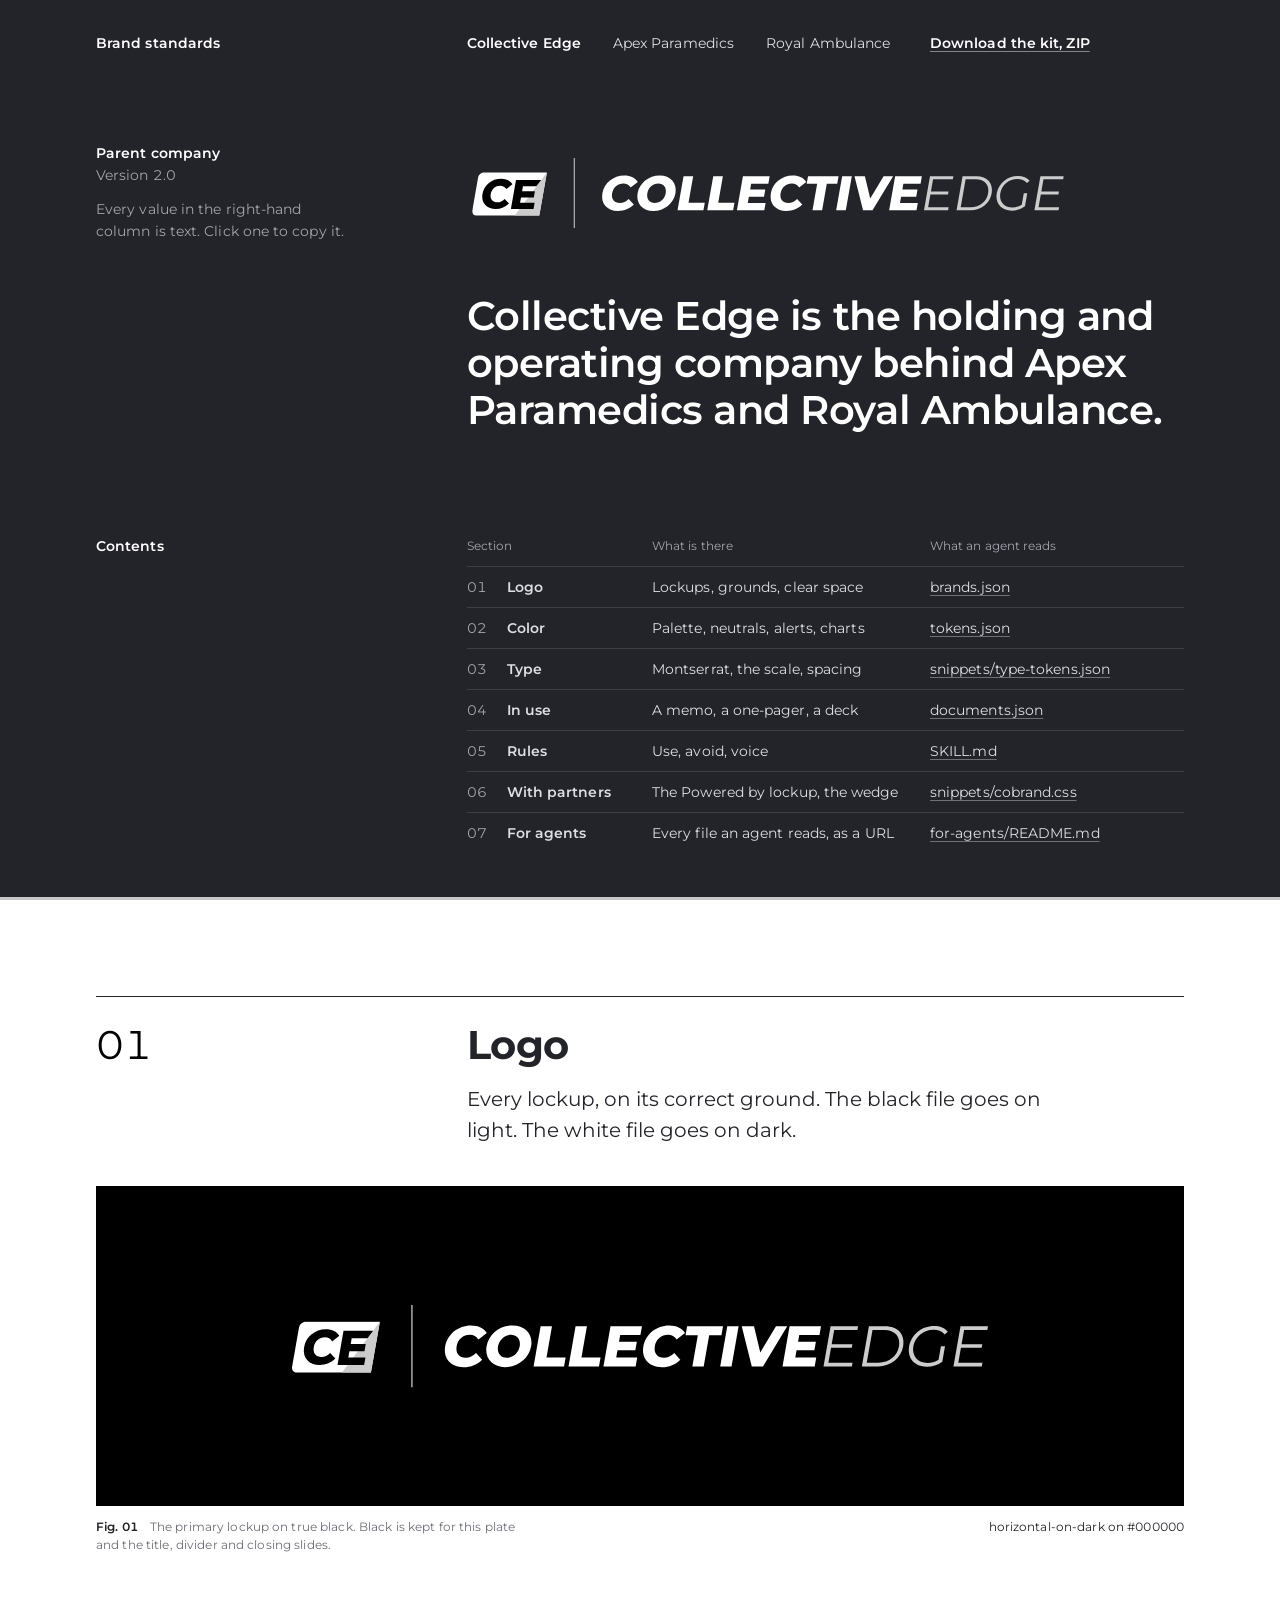
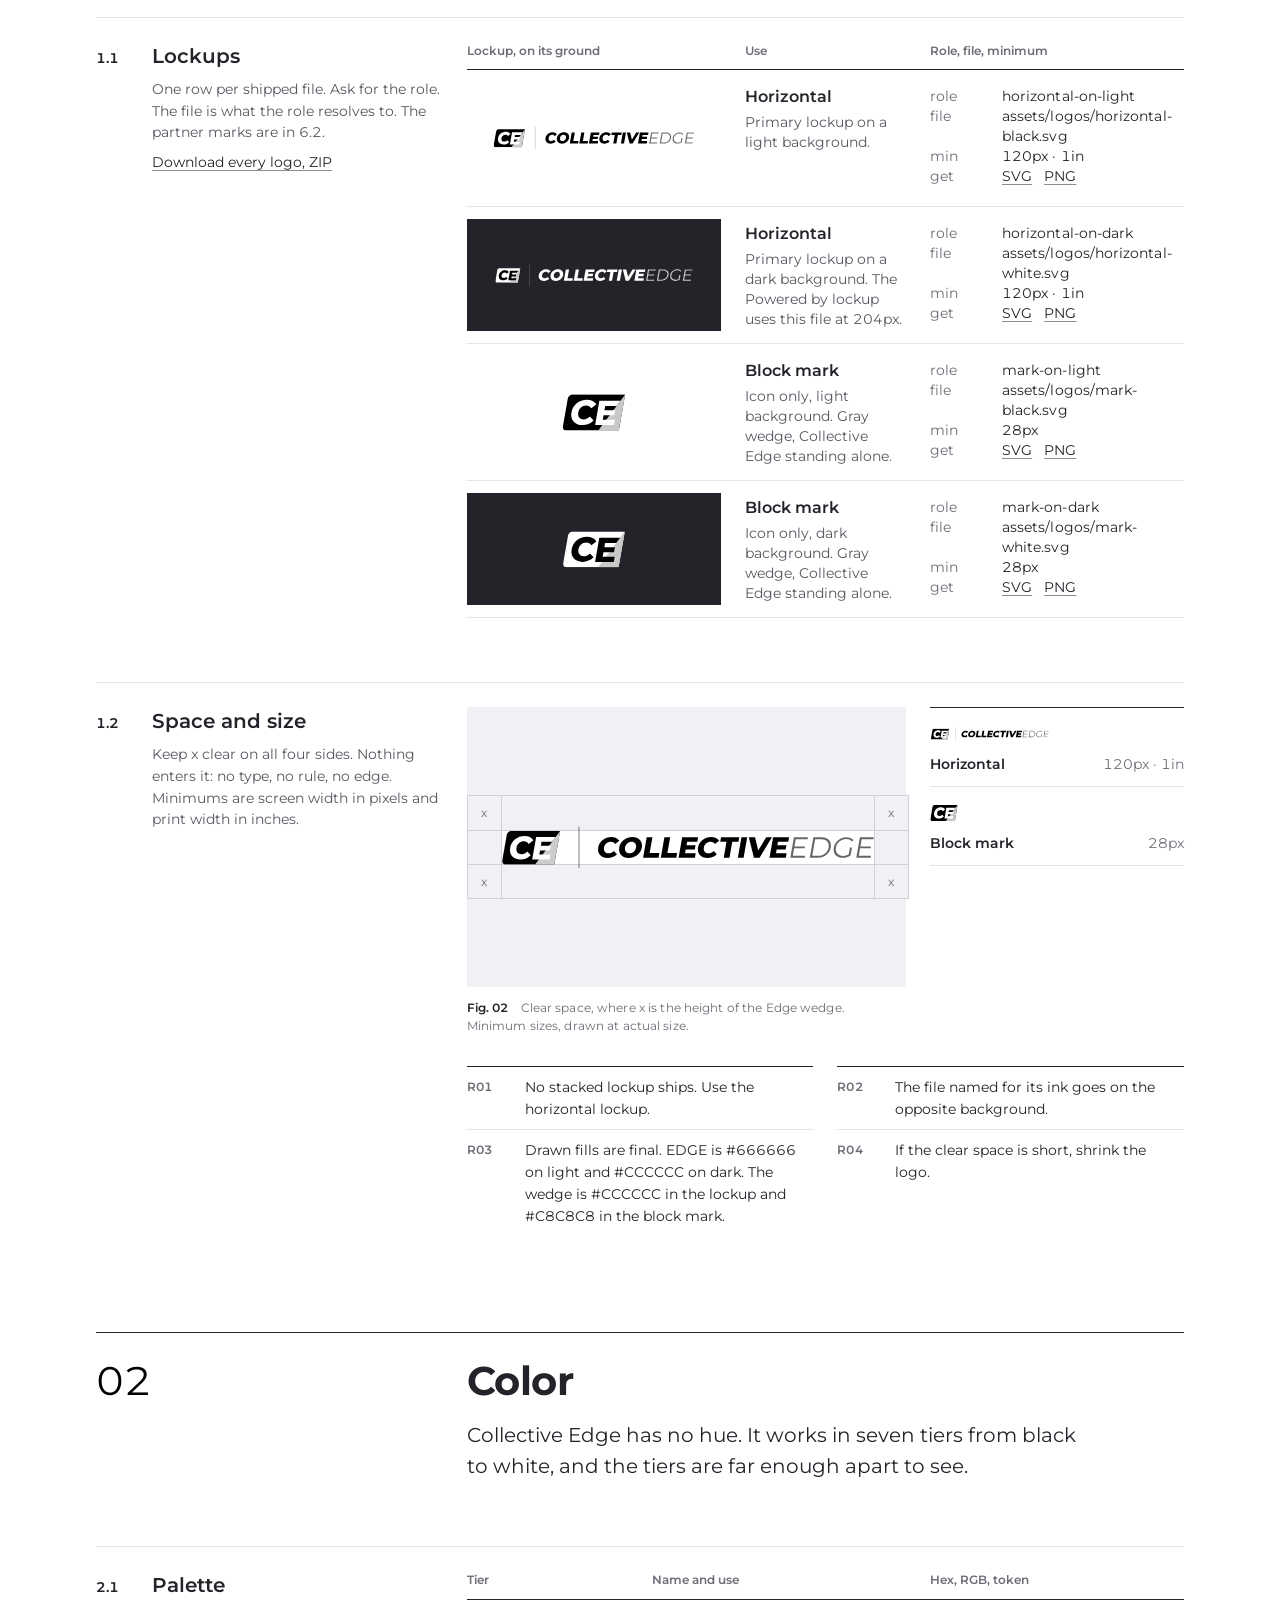
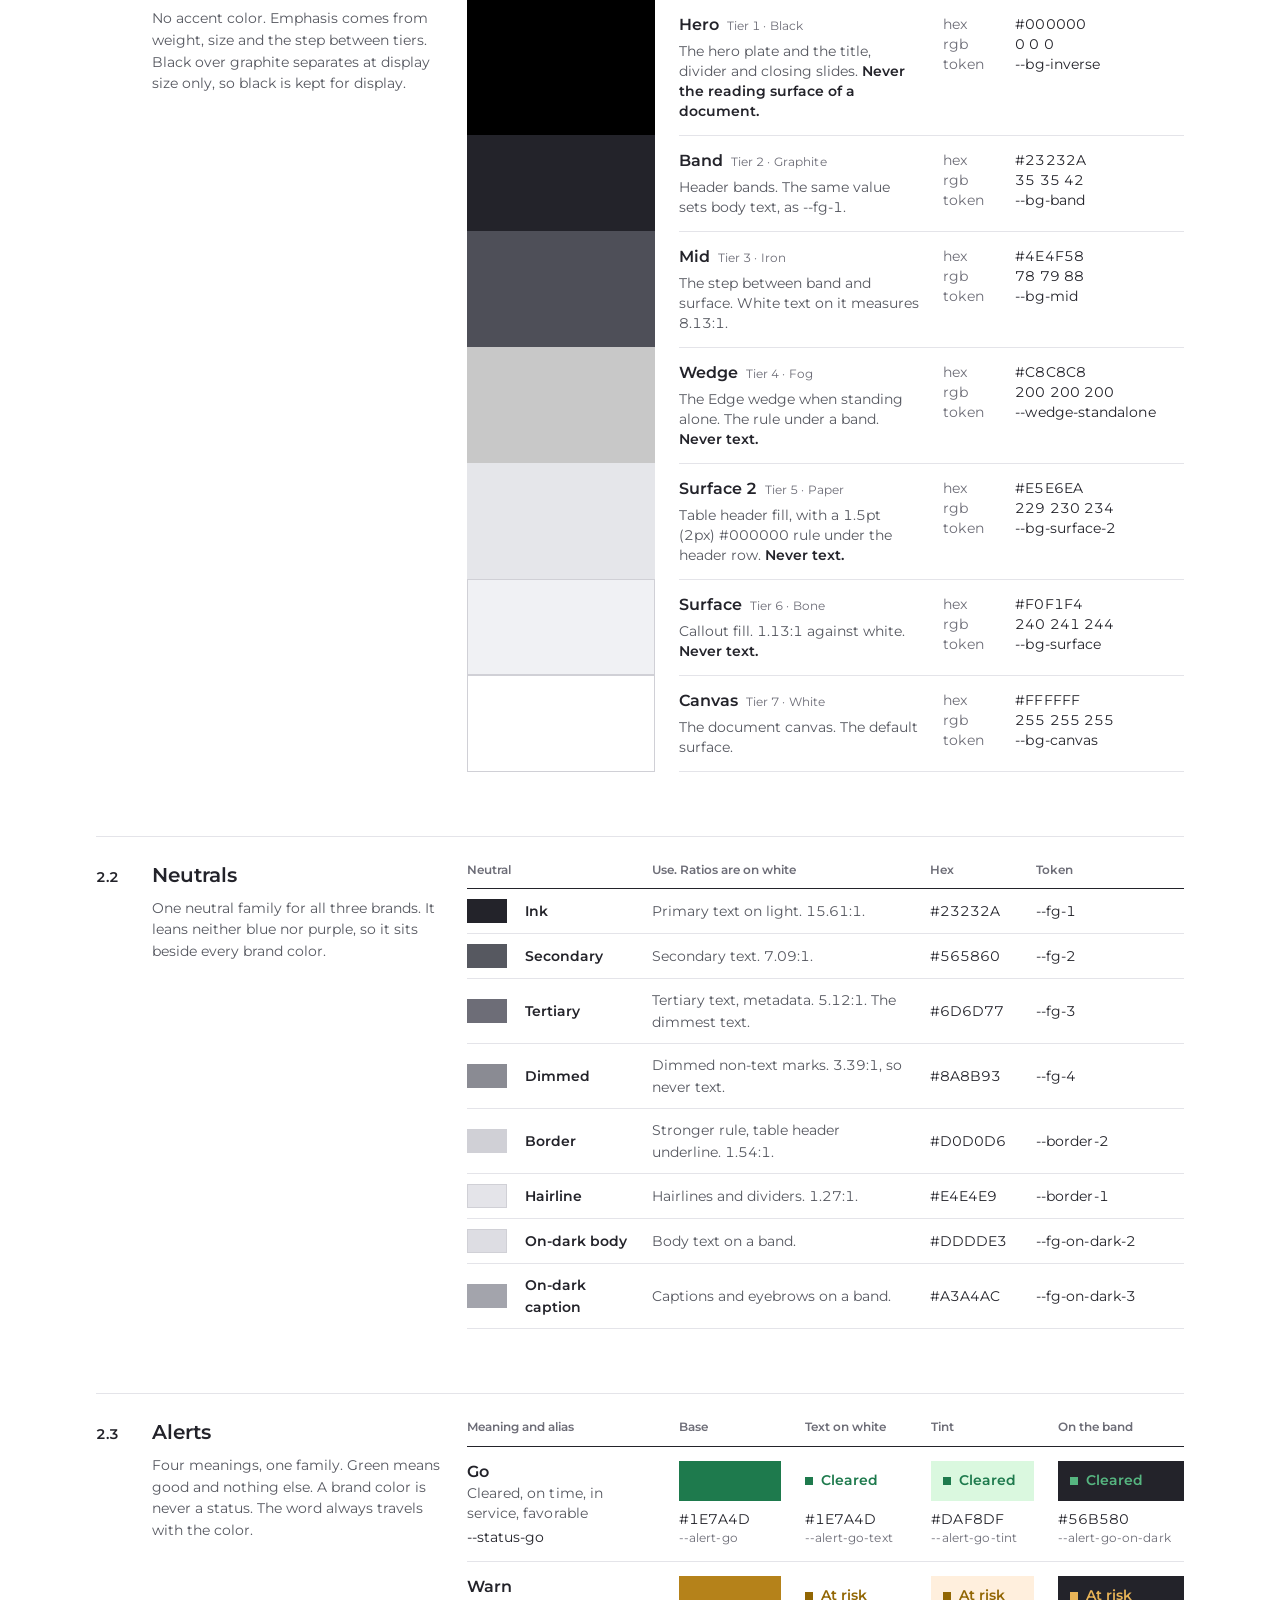
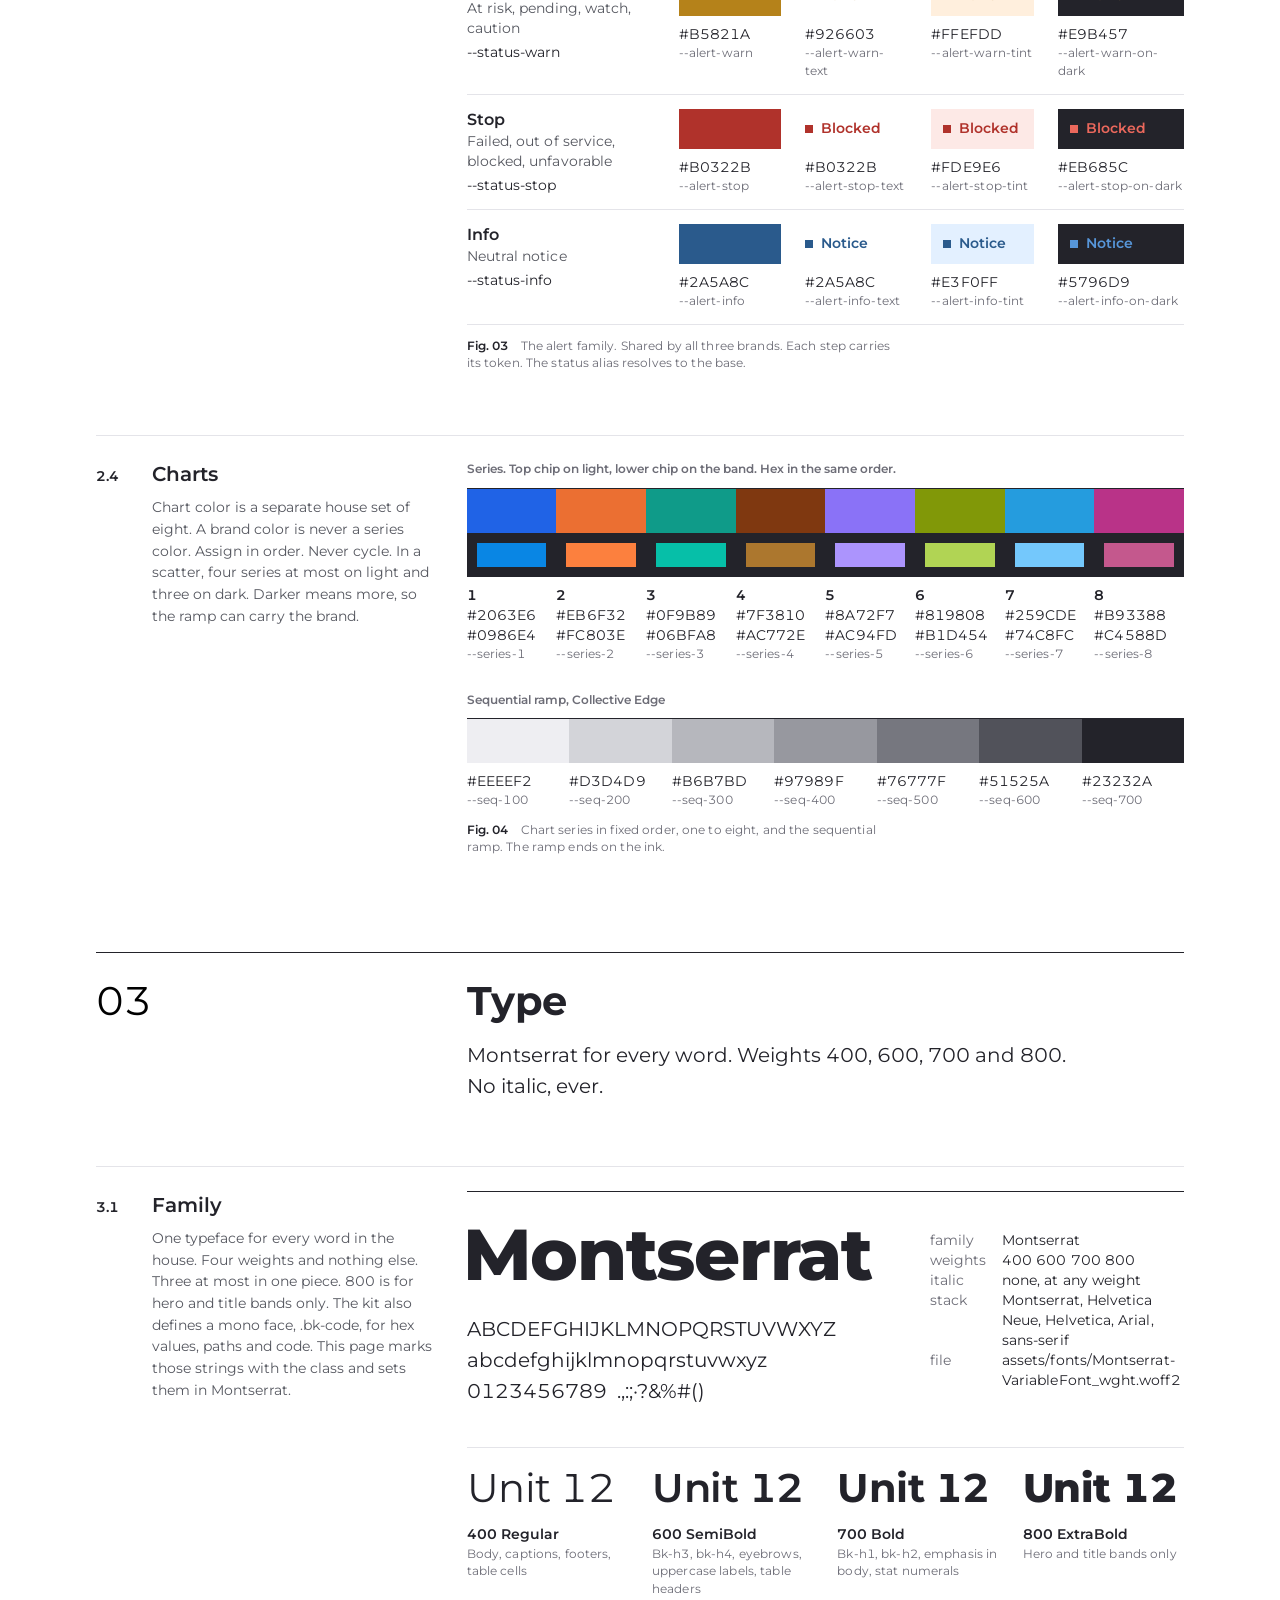
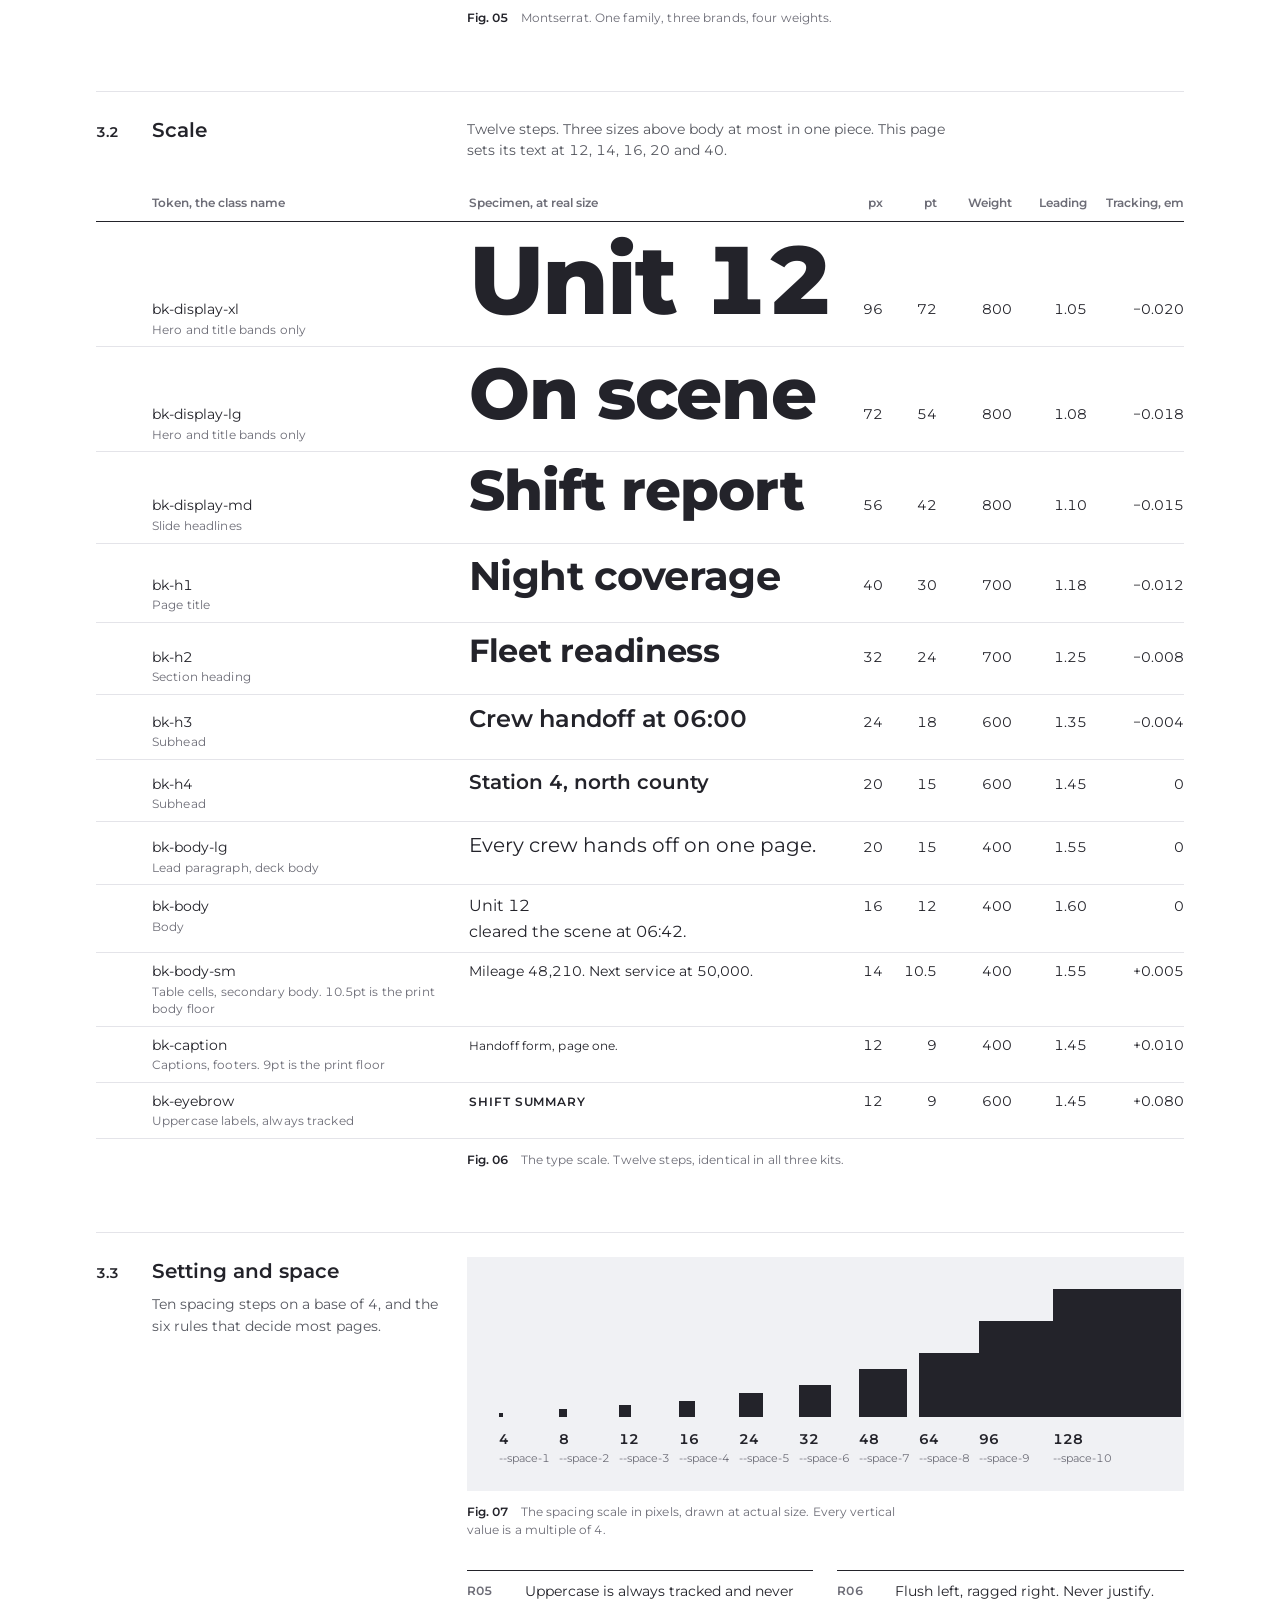
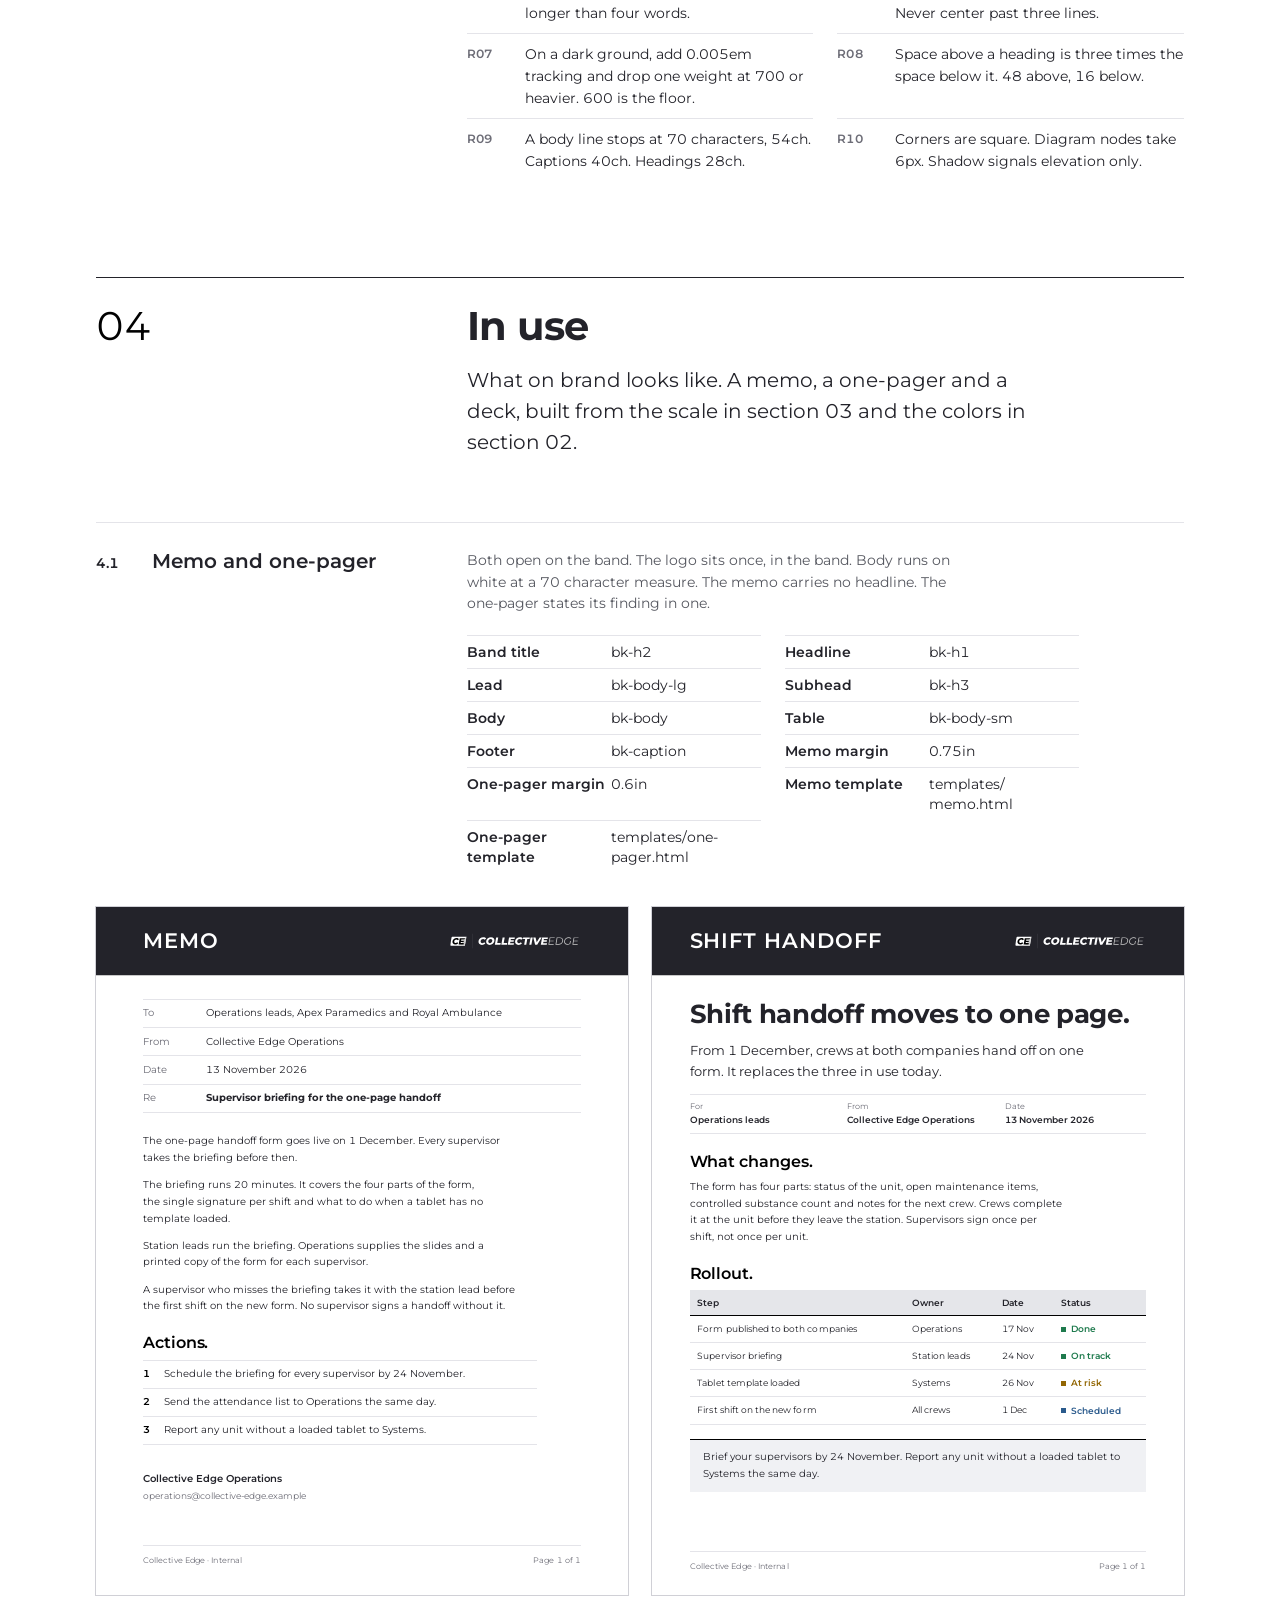
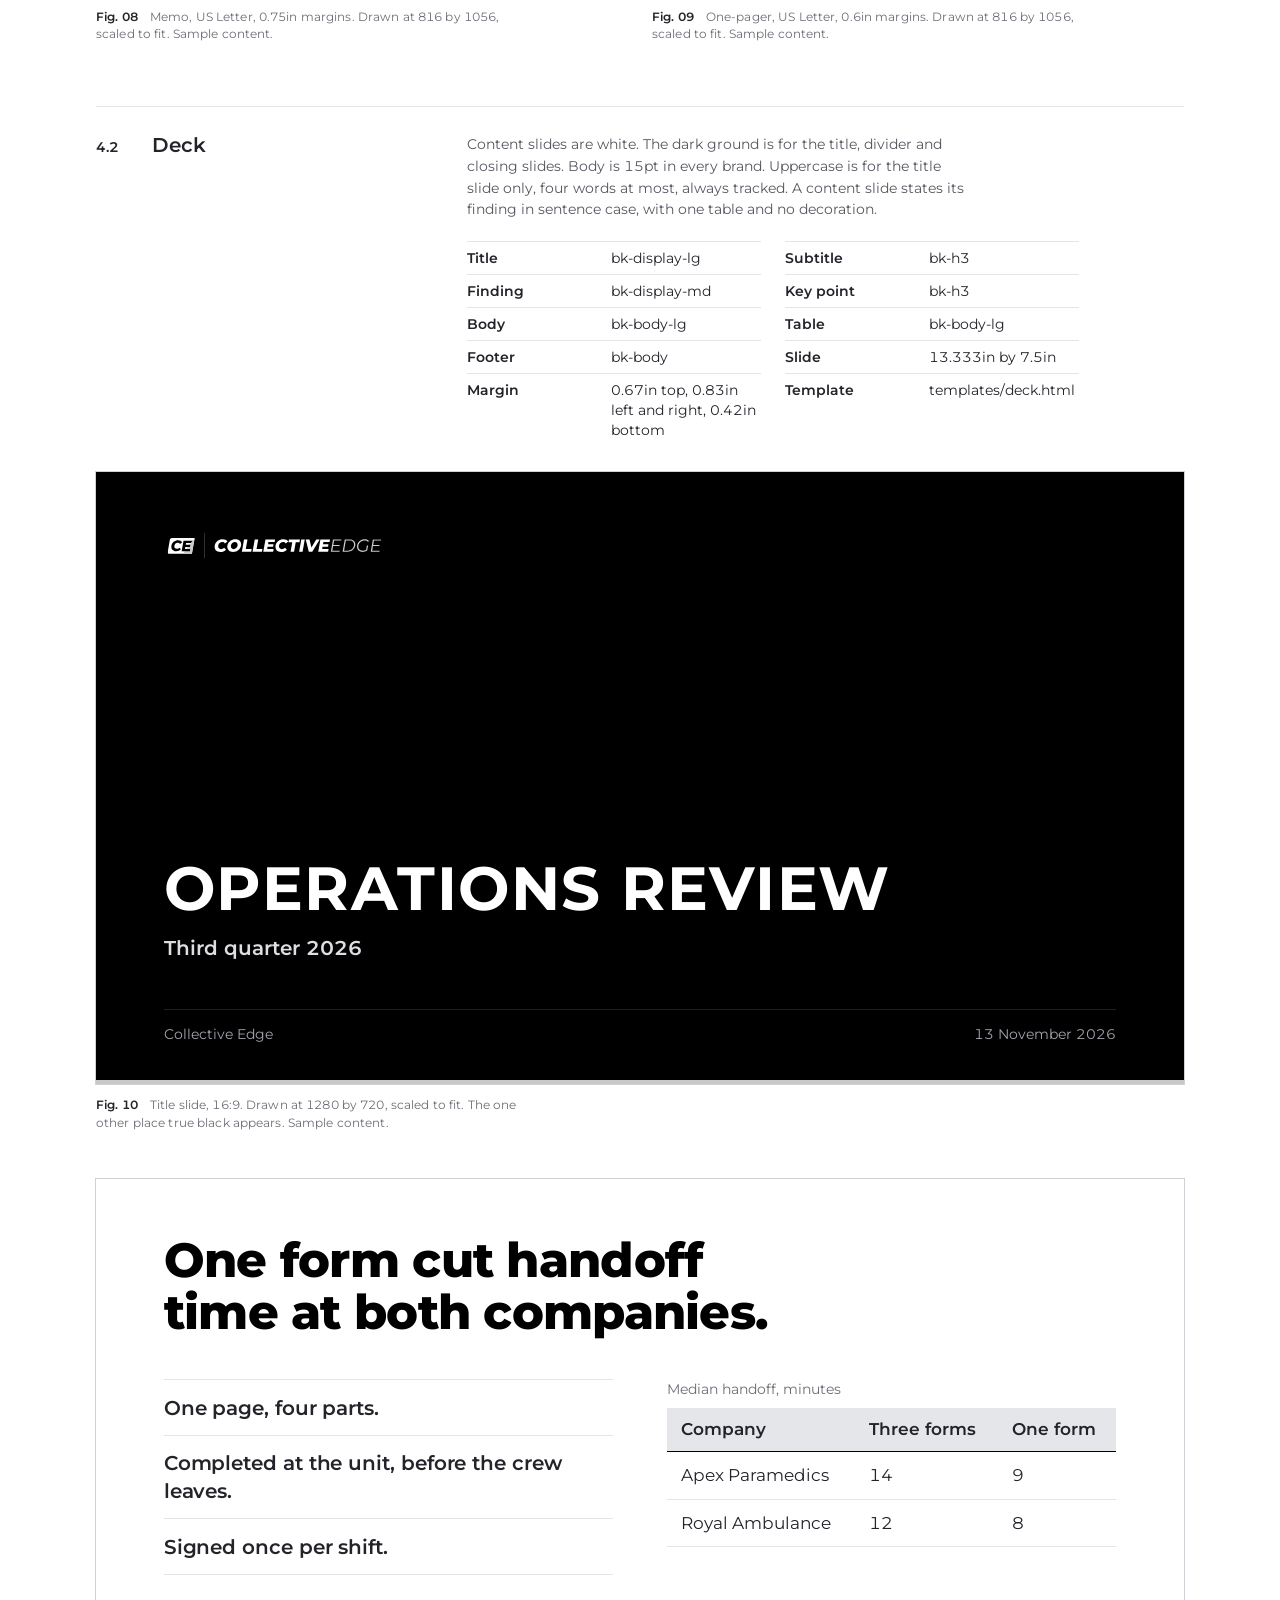
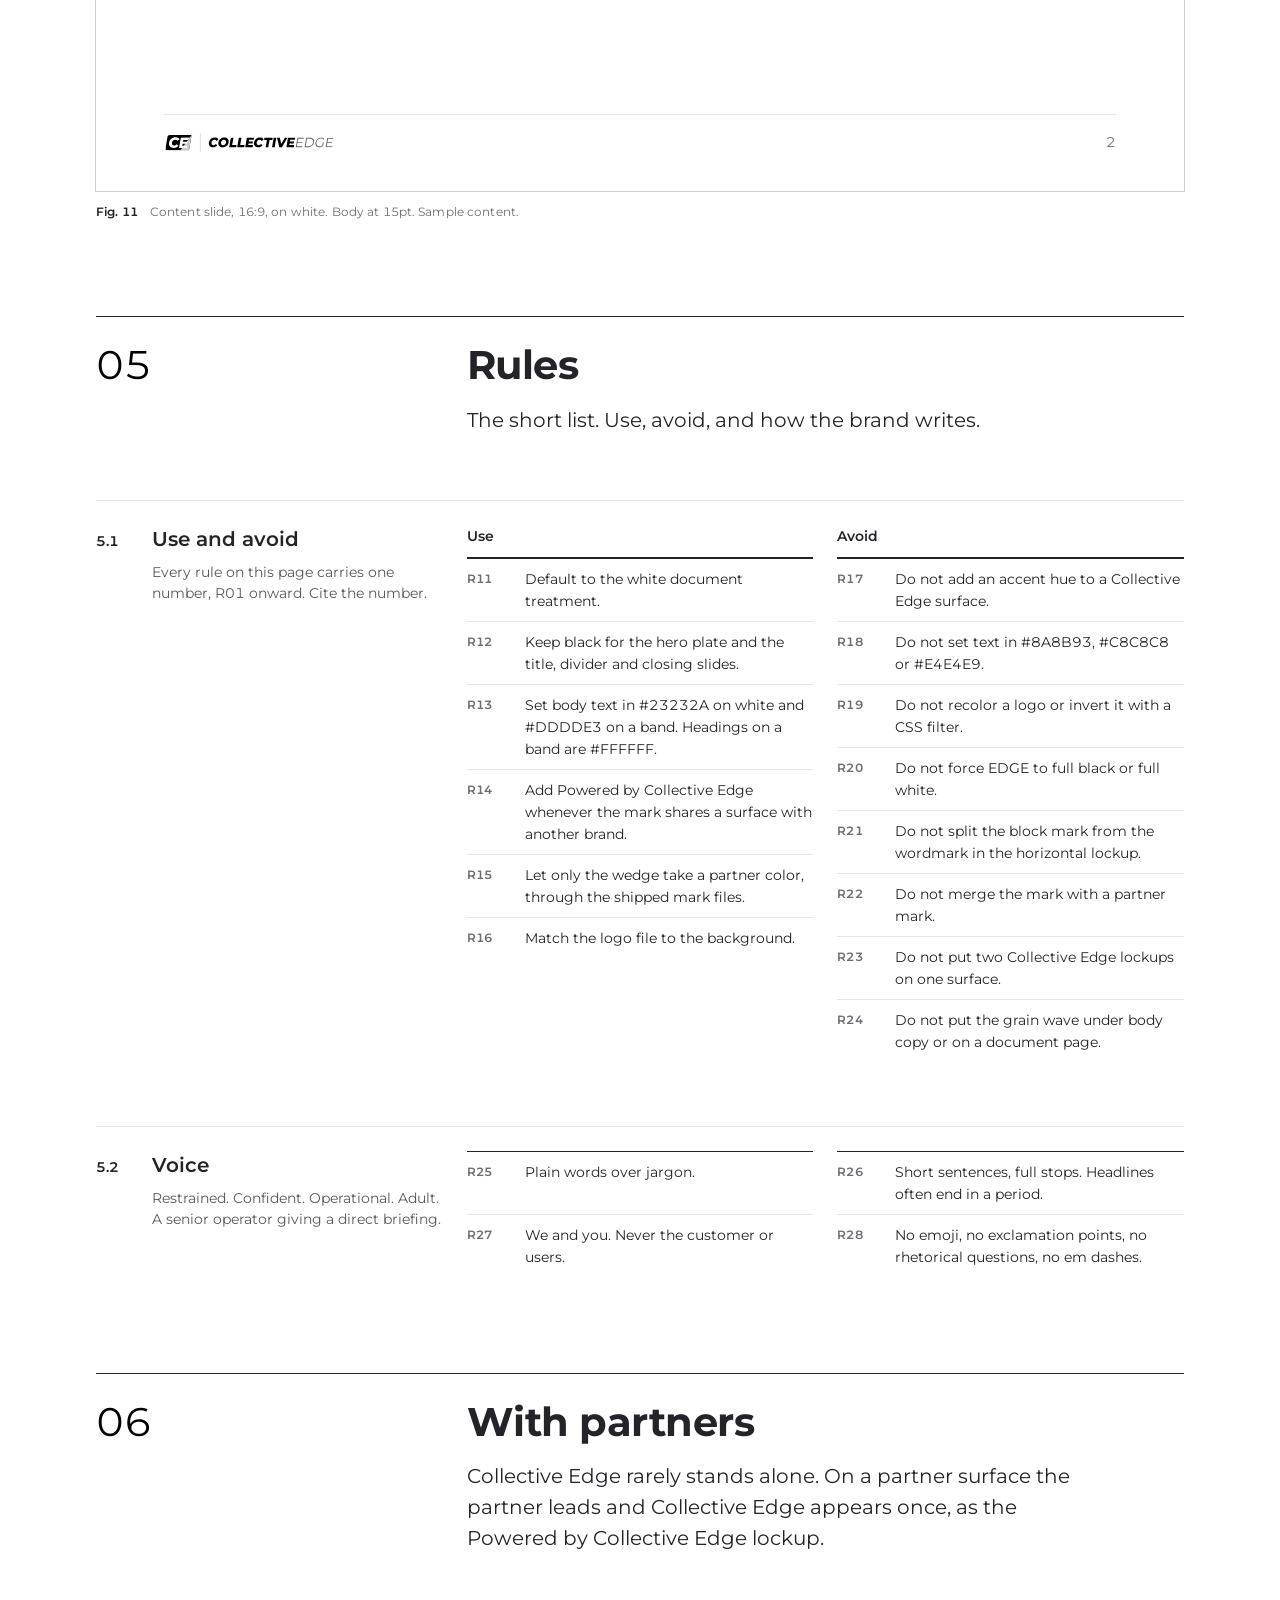
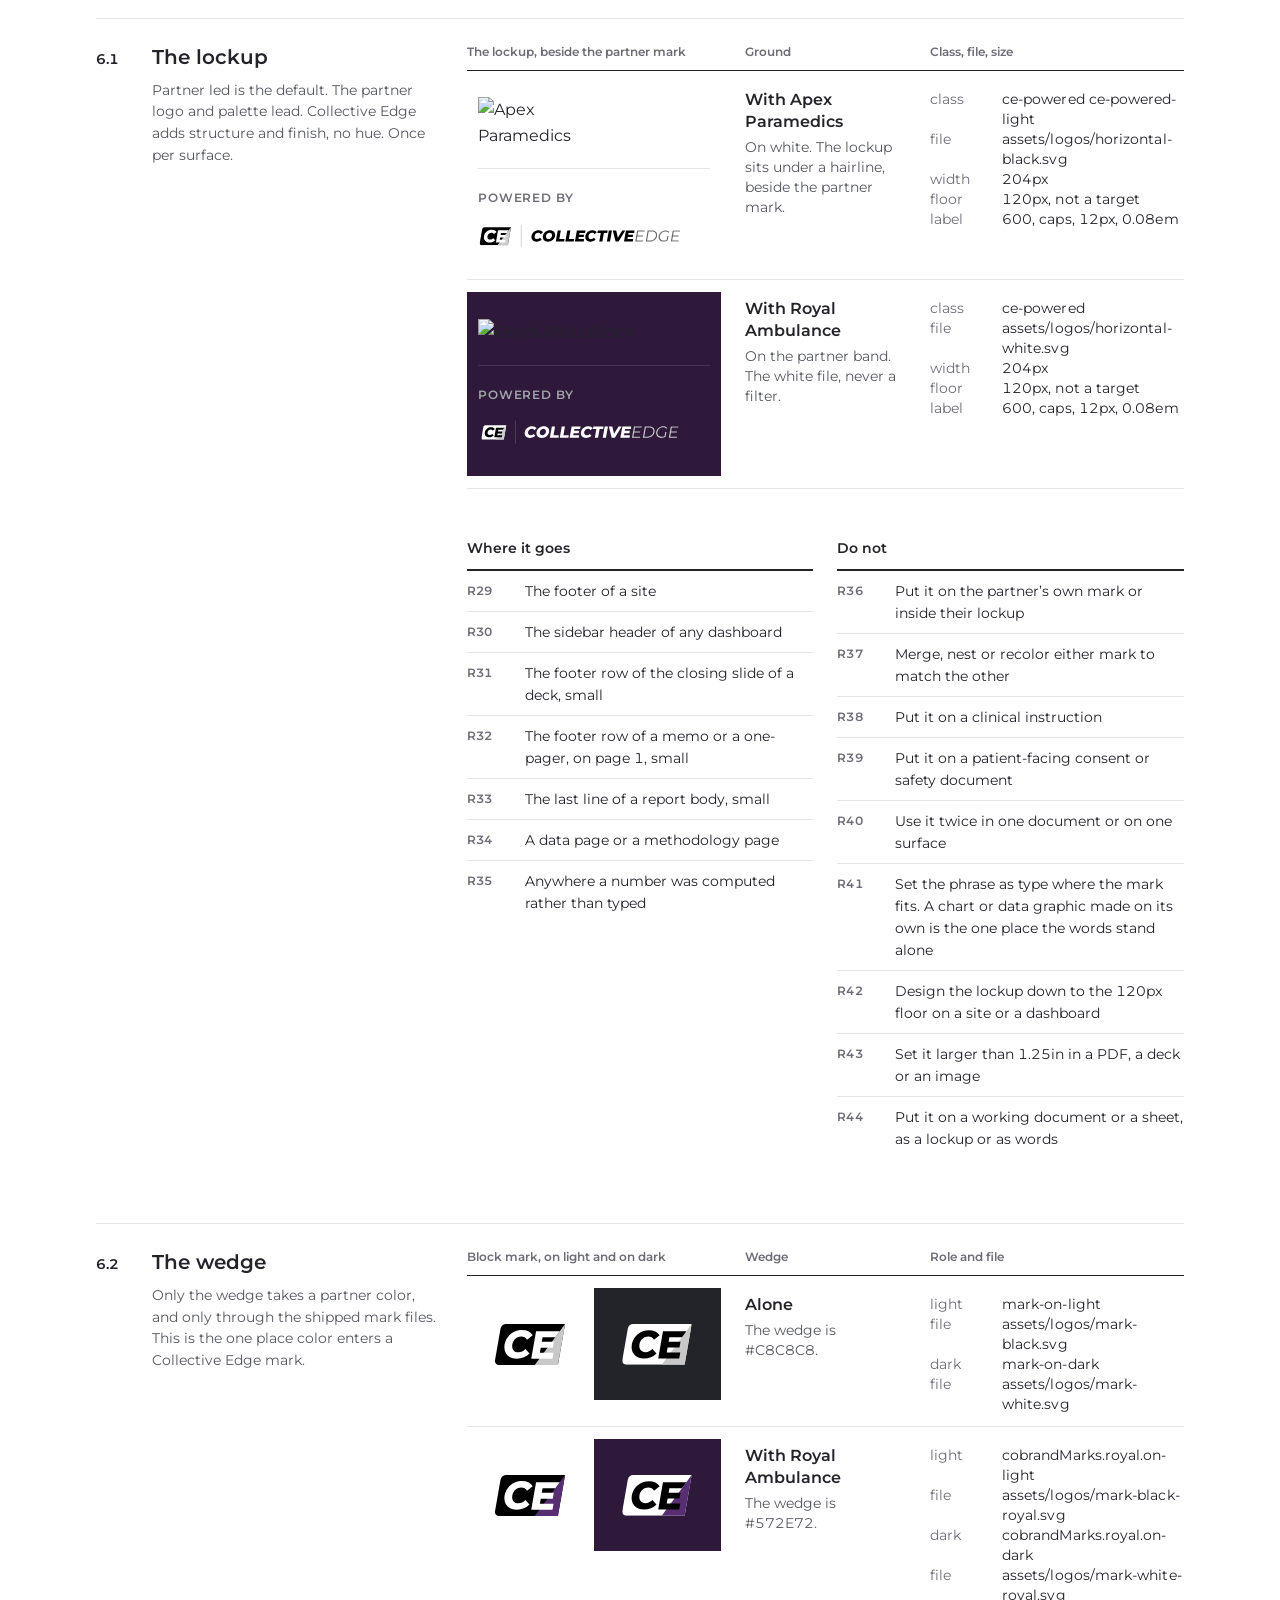
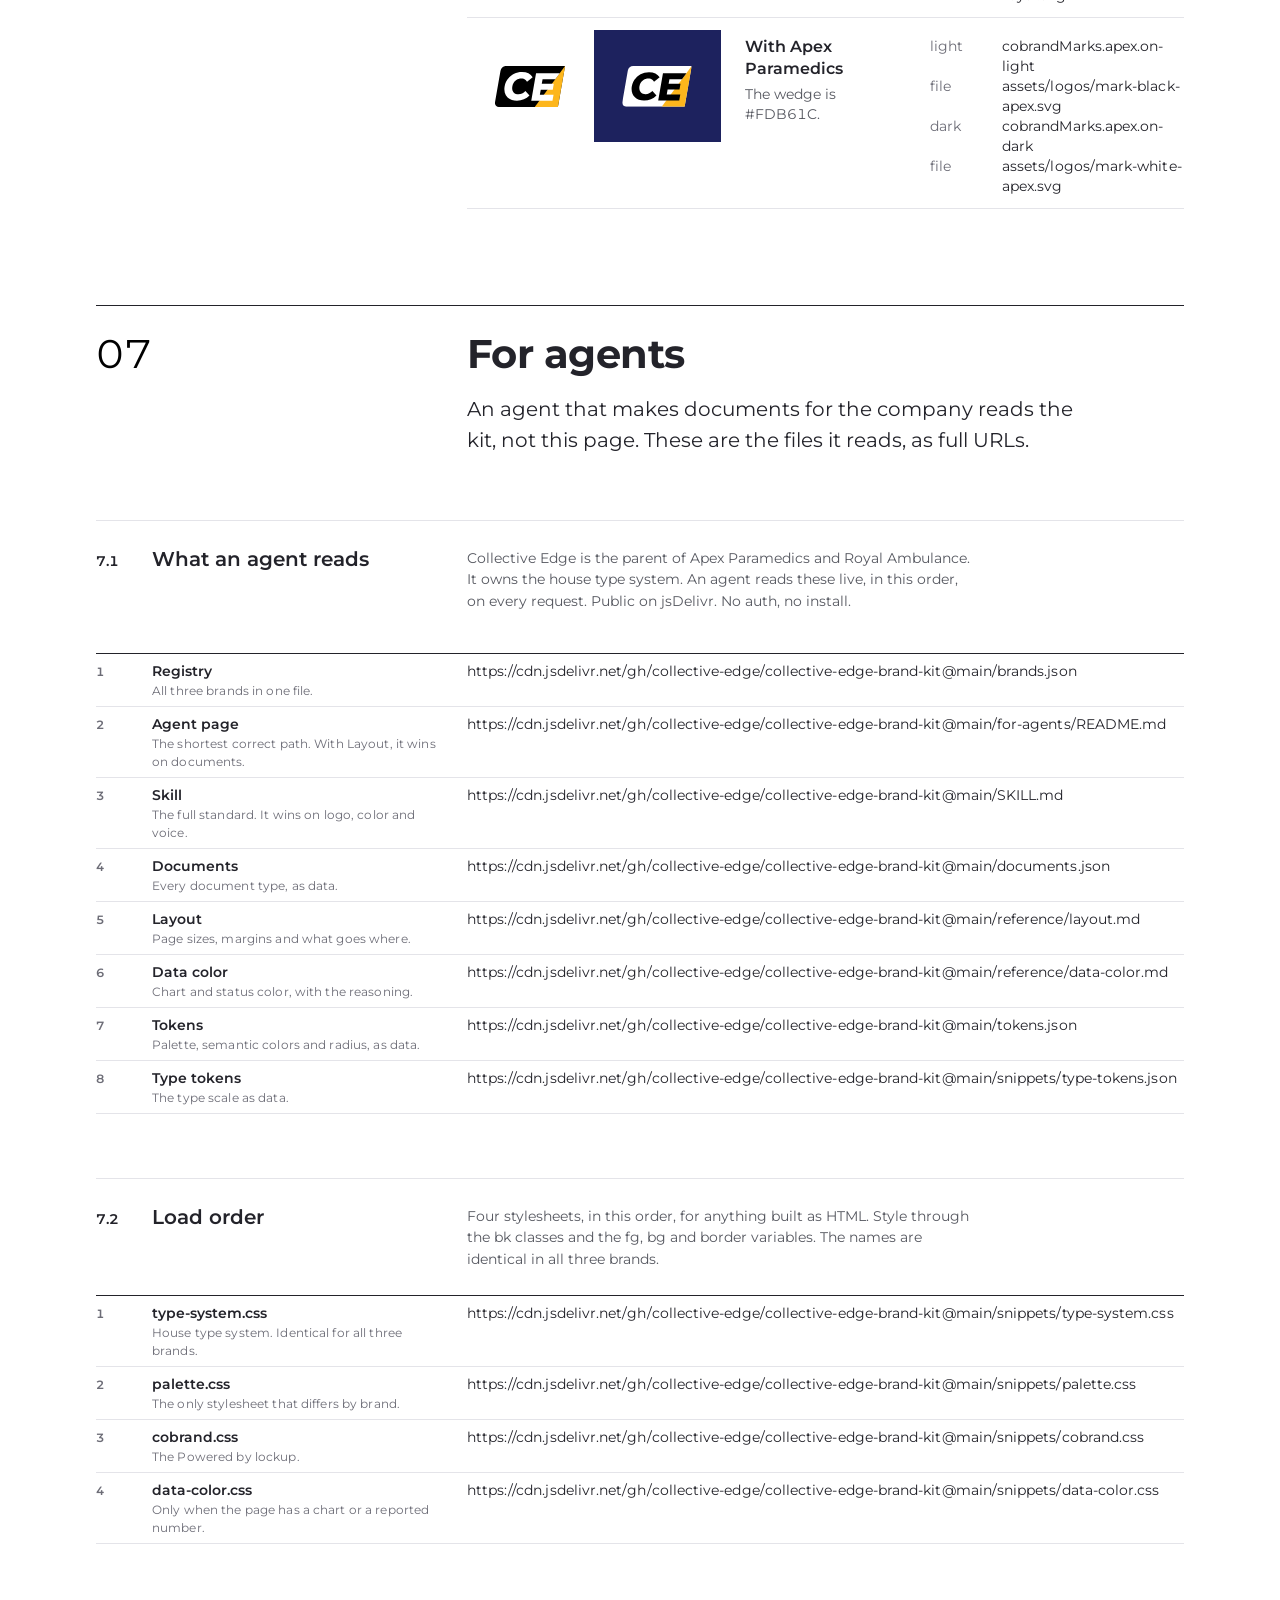
==== commit 2cfab0d8: "Center the agent rules on working documents, sheets and edits Add the plain working document as the " ====
--- a/index.html
+++ b/index.html
@@ -315,10 +315,11 @@
 .st .dot { width: calc(var(--e)*0.5); height: calc(var(--e)*0.5); background: currentColor; }
 .st.go { color: var(--go); } .st.warn { color: var(--warn); } .st.stop { color: var(--stop); } .st.info { color: var(--info); }
 .x-foot { margin: 0 calc(var(--e)*var(--mx)); padding: calc(var(--e)*0.875) 0 calc(var(--e)*var(--mx)*0.62); border-top: 1px solid var(--hair); display: flex; justify-content: space-between; align-items: flex-end; font-size: calc(var(--e)*0.75); line-height: 1.45; letter-spacing: 0.01em; color: var(--ter); }
-.x-foot .pw { gap: calc(var(--e)*0.625); }
-.x-foot .pw span { font-size: calc(var(--e)*0.75); }
-.x-foot .pw img { width: calc(var(--e)*12.75); }
-.x-foot .pw + span { margin-bottom: calc(var(--e)*0.4375); }
+/* The document lockup: one line, the words at caption size, the logo at its 120px minimum. */
+.x-foot .pw { display: flex; align-items: center; gap: calc(var(--e)*0.5); }
+.x-foot .pw span { font-size: calc(var(--e)*0.75); font-weight: 400; letter-spacing: 0.01em; text-transform: none; }
+.x-foot .pw img { width: calc(var(--e)*7.5); }
+.x-foot { align-items: center; }
 /* memo */
 .x-to { display: grid; grid-template-columns: calc(var(--e)*6) minmax(0, 1fr); font-size: calc(var(--e)*1); line-height: 1.6; border-top: 1px solid var(--hair); }
 .x-to > * { padding: calc(var(--e)*0.5) 0; border-bottom: 1px solid var(--hair); }
@@ -871,7 +872,7 @@
           <div class="c2 tx"><b>With Royal Ambulance</b>On the partner band. The white file, never a filter.</div>
           <div class="c3 mc"><span class="k">class</span><span class="v" data-c>ce-powered</span><span class="k">file</span><span class="v" data-c="https://cdn.jsdelivr.net/gh/collective-edge/collective-edge-brand-kit@main/assets/logos/horizontal-white.svg">assets/<wbr>logos/<wbr>horizontal-<wbr>white.svg</span><span class="k">width</span><span class="v" data-c><span class="bk-code">204px</span></span><span class="k">floor</span><span class="v"><span class="bk-code">120px</span>, not a target</span><span class="k">label</span><span class="v">600, caps, 12px, <span class="bk-code">0.08em</span></span></div>
         </div>
-      </div><div class="pair rules"><div><h4>Where it goes</h4><ol class="lines"><li><span class="i"><span class="bk-code">R29</span></span><span>The footer of a site</span></li><li><span class="i"><span class="bk-code">R30</span></span><span>The sidebar header of any dashboard</span></li><li><span class="i"><span class="bk-code">R31</span></span><span>The closing slide of any deck</span></li><li><span class="i"><span class="bk-code">R32</span></span><span>The last block of a report body</span></li><li><span class="i"><span class="bk-code">R33</span></span><span>A data page or a methodology page</span></li><li><span class="i"><span class="bk-code">R34</span></span><span>Anywhere a number was computed rather than typed</span></li></ol></div><div><h4>Do not</h4><ol class="lines"><li><span class="i"><span class="bk-code">R35</span></span><span>Put it on the partner’s own mark or inside their lockup</span></li><li><span class="i"><span class="bk-code">R36</span></span><span>Merge, nest or recolor either mark to match the other</span></li><li><span class="i"><span class="bk-code">R37</span></span><span>Put it on a clinical instruction</span></li><li><span class="i"><span class="bk-code">R38</span></span><span>Put it on a patient-facing consent or safety document</span></li><li><span class="i"><span class="bk-code">R39</span></span><span>Use it twice in one document or on one surface</span></li><li><span class="i"><span class="bk-code">R40</span></span><span>Set the phrase as type where the mark fits</span></li><li><span class="i"><span class="bk-code">R41</span></span><span>Design the lockup down to the <span class="bk-code">120px</span> floor</span></li></ol></div></div></div>
+      </div><div class="pair rules"><div><h4>Where it goes</h4><ol class="lines"><li><span class="i"><span class="bk-code">R29</span></span><span>The footer of a site</span></li><li><span class="i"><span class="bk-code">R30</span></span><span>The sidebar header of any dashboard</span></li><li><span class="i"><span class="bk-code">R31</span></span><span>The footer row of the closing slide of a deck, small</span></li><li><span class="i"><span class="bk-code">R32</span></span><span>The footer row of a memo or a one-pager, on page 1, small</span></li><li><span class="i"><span class="bk-code">R33</span></span><span>The last line of a report body, small</span></li><li><span class="i"><span class="bk-code">R34</span></span><span>A data page or a methodology page</span></li><li><span class="i"><span class="bk-code">R35</span></span><span>Anywhere a number was computed rather than typed</span></li></ol></div><div><h4>Do not</h4><ol class="lines"><li><span class="i"><span class="bk-code">R36</span></span><span>Put it on the partner’s own mark or inside their lockup</span></li><li><span class="i"><span class="bk-code">R37</span></span><span>Merge, nest or recolor either mark to match the other</span></li><li><span class="i"><span class="bk-code">R38</span></span><span>Put it on a clinical instruction</span></li><li><span class="i"><span class="bk-code">R39</span></span><span>Put it on a patient-facing consent or safety document</span></li><li><span class="i"><span class="bk-code">R40</span></span><span>Use it twice in one document or on one surface</span></li><li><span class="i"><span class="bk-code">R41</span></span><span>Set the phrase as type where the mark fits. A chart or data graphic made on its own is the one place the words stand alone</span></li><li><span class="i"><span class="bk-code">R42</span></span><span>Design the lockup down to the <span class="bk-code">120px</span> floor on a site or a dashboard</span></li><li><span class="i"><span class="bk-code">R43</span></span><span>Set it larger than <span class="bk-code">1.25in</span> in a PDF, a deck or an image</span></li><li><span class="i"><span class="bk-code">R44</span></span><span>Put it on a working document or a sheet, as a lockup or as words</span></li></ol></div></div></div>
   </div>
   <div class="grid sub">
     <div class="rail"><p class="n">6.2</p><div><h3>The wedge</h3><p class="note">Only the wedge takes a partner color, and only through the shipped mark files. This is the one place color enters a Collective Edge mark.</p></div></div>
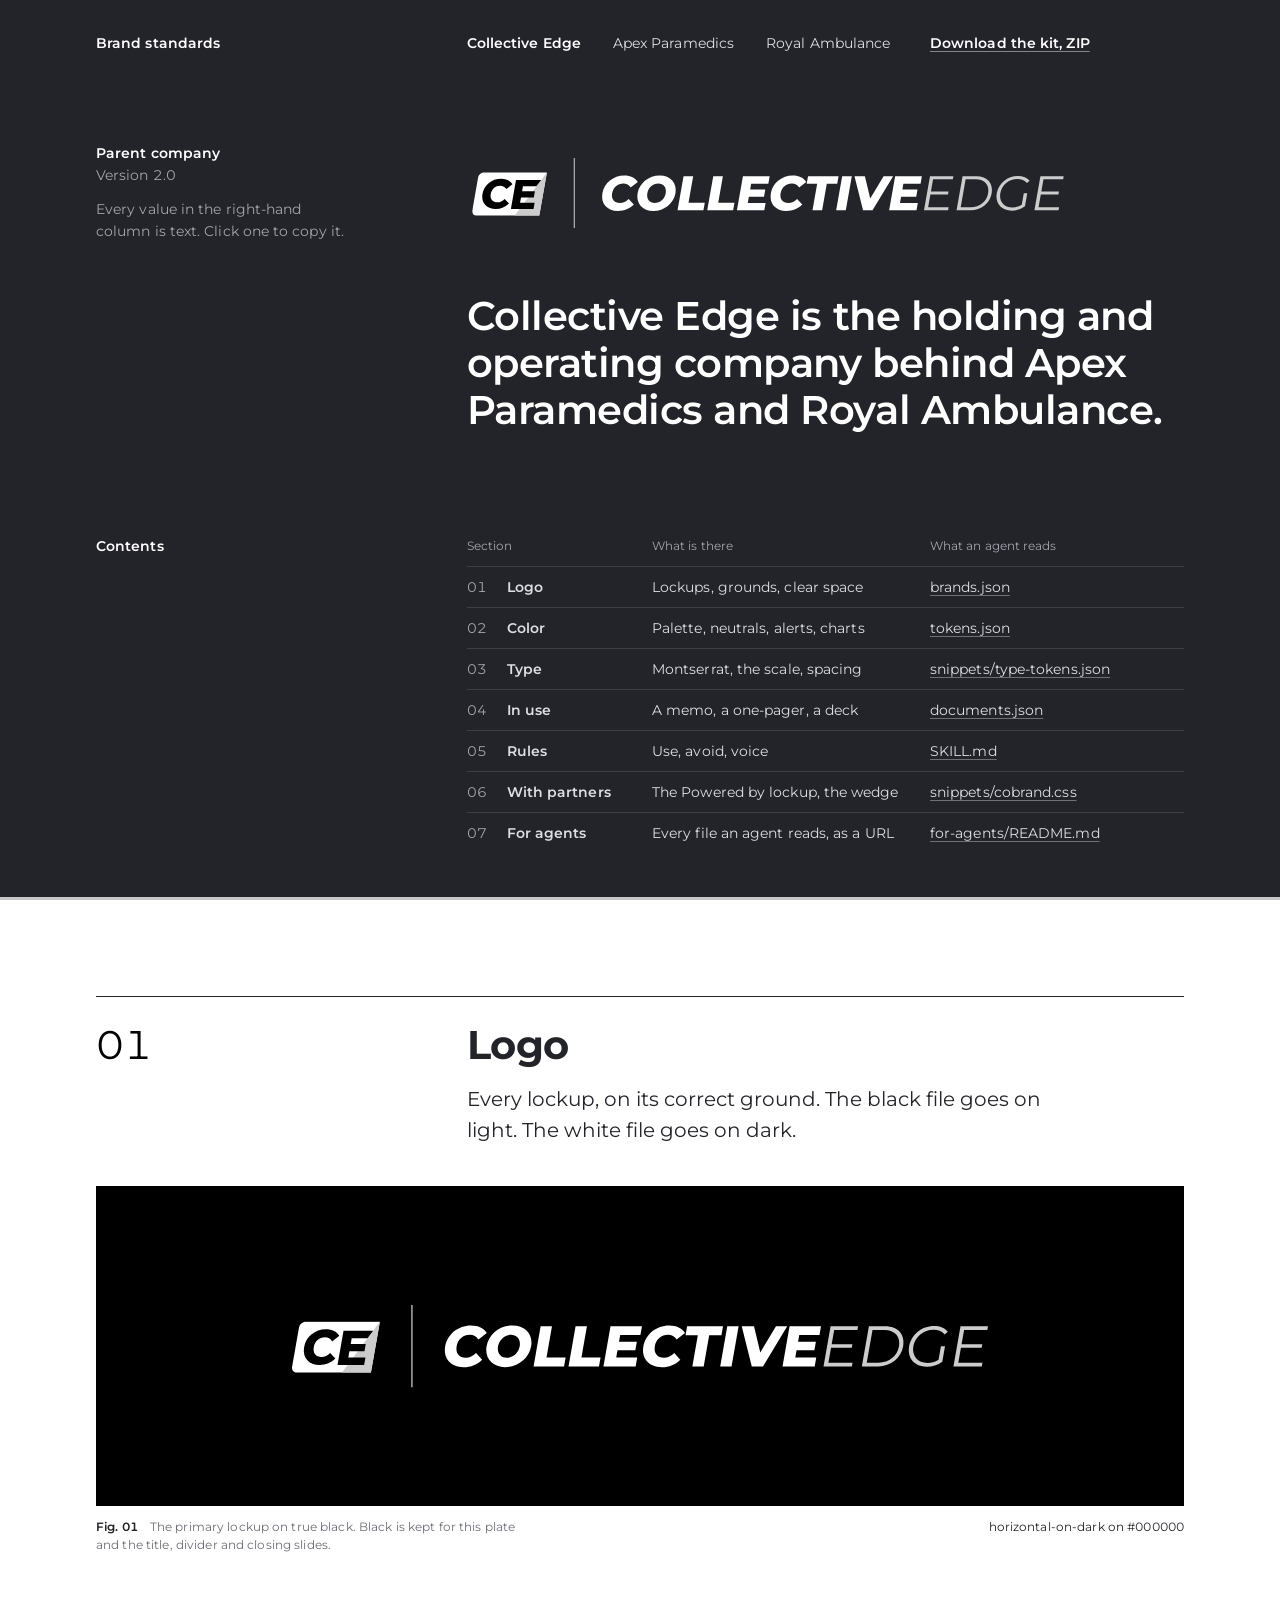
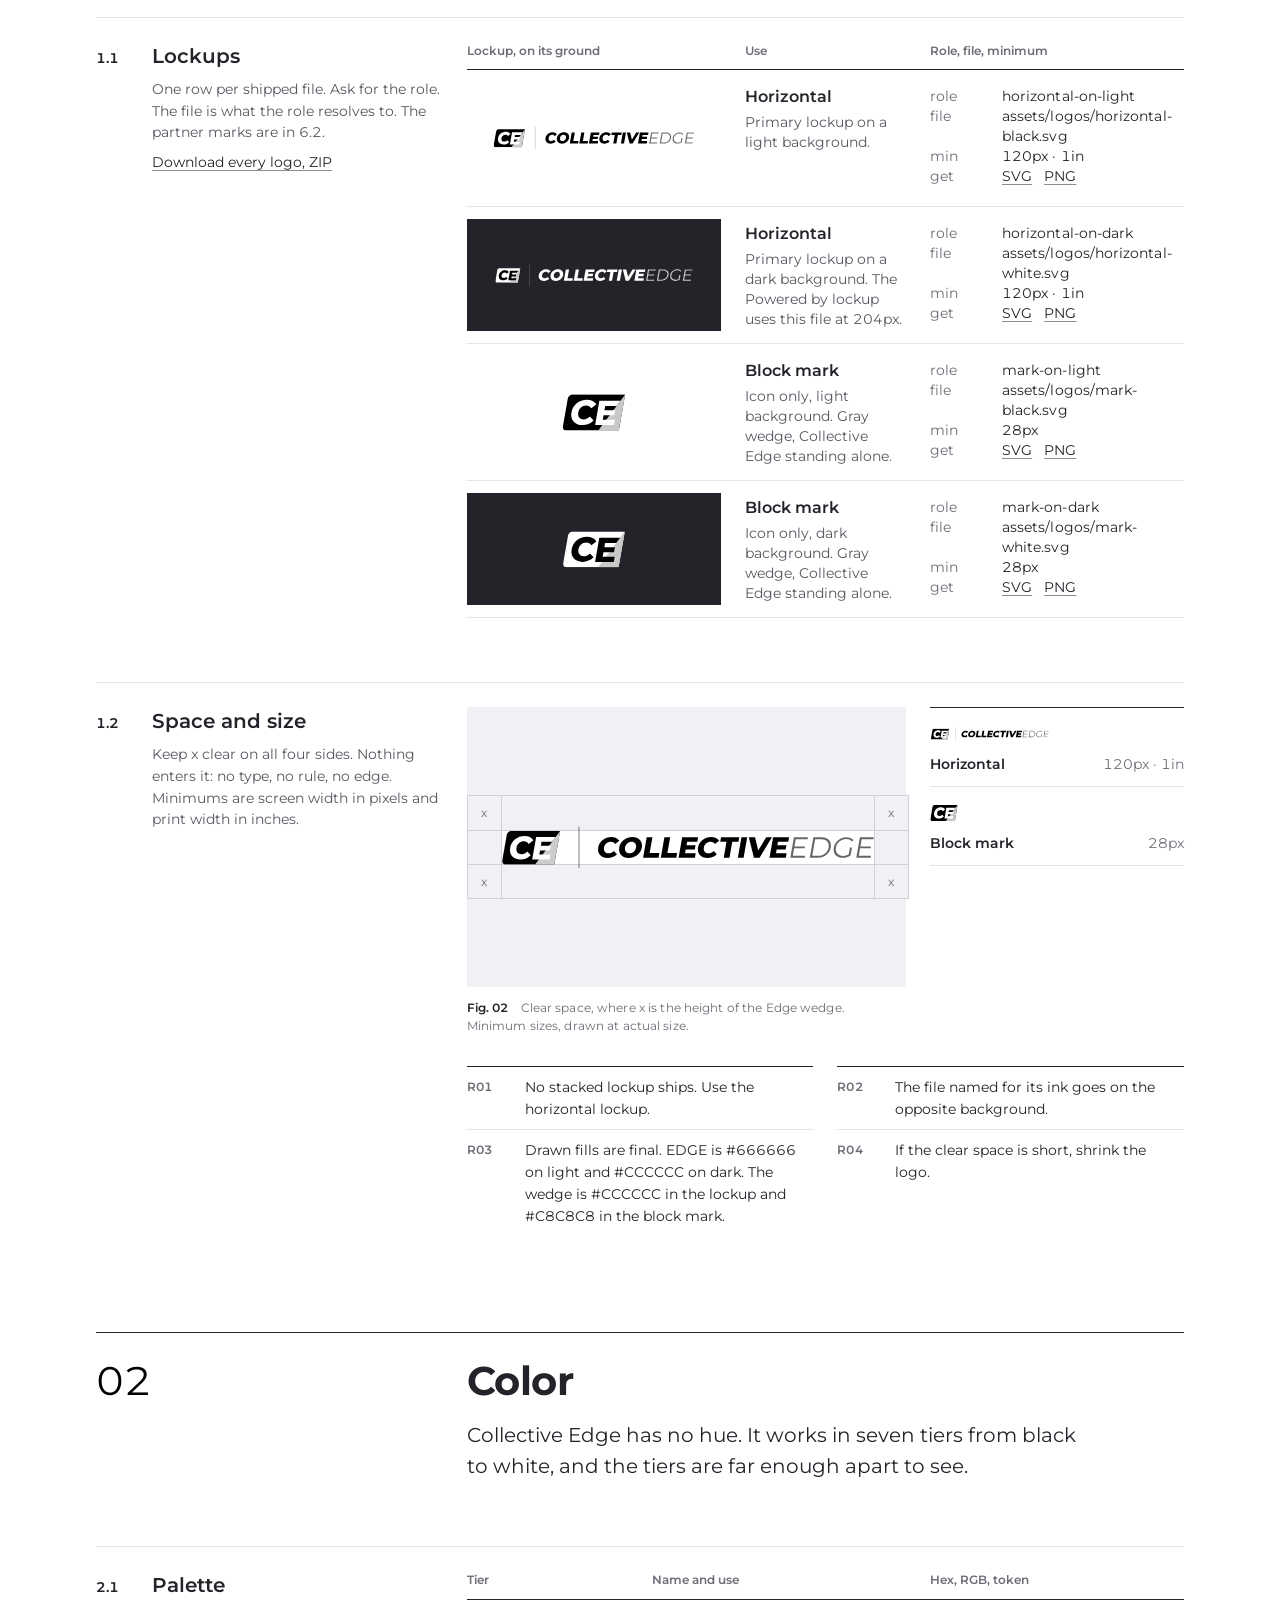
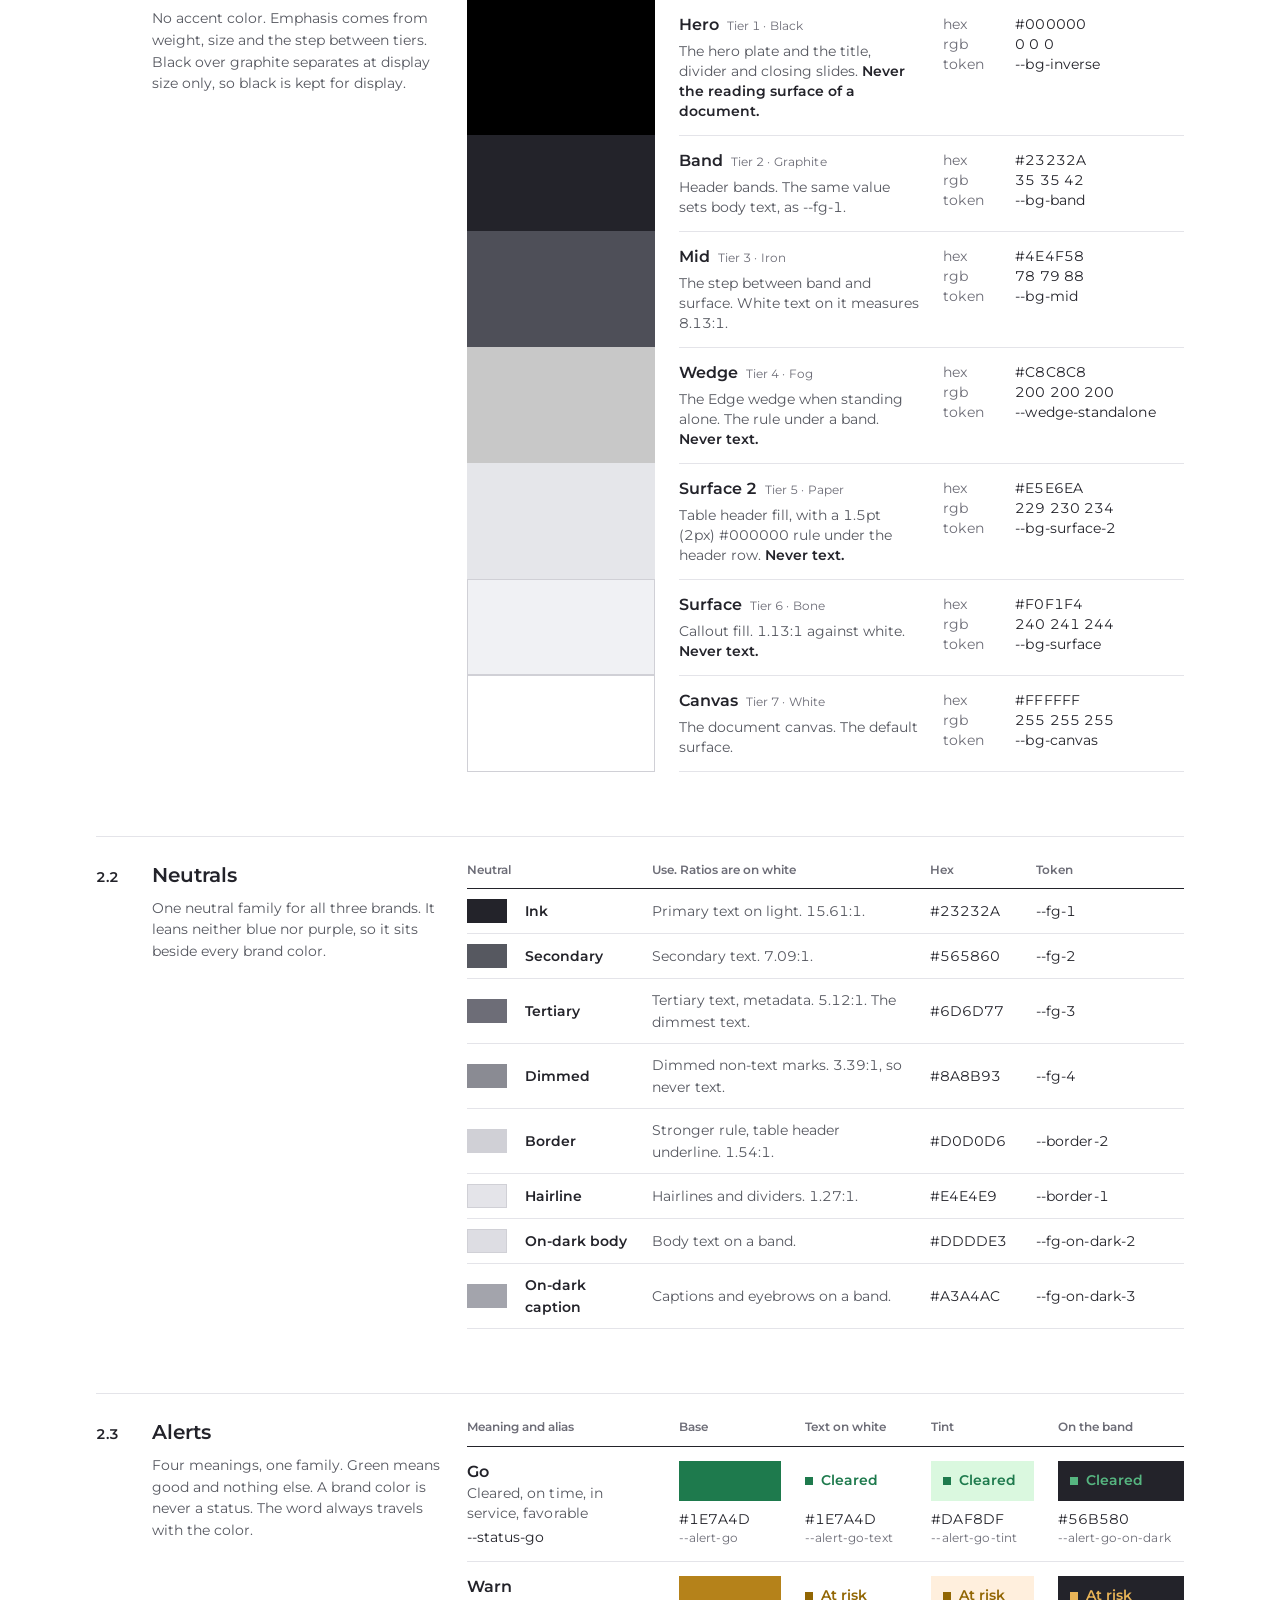
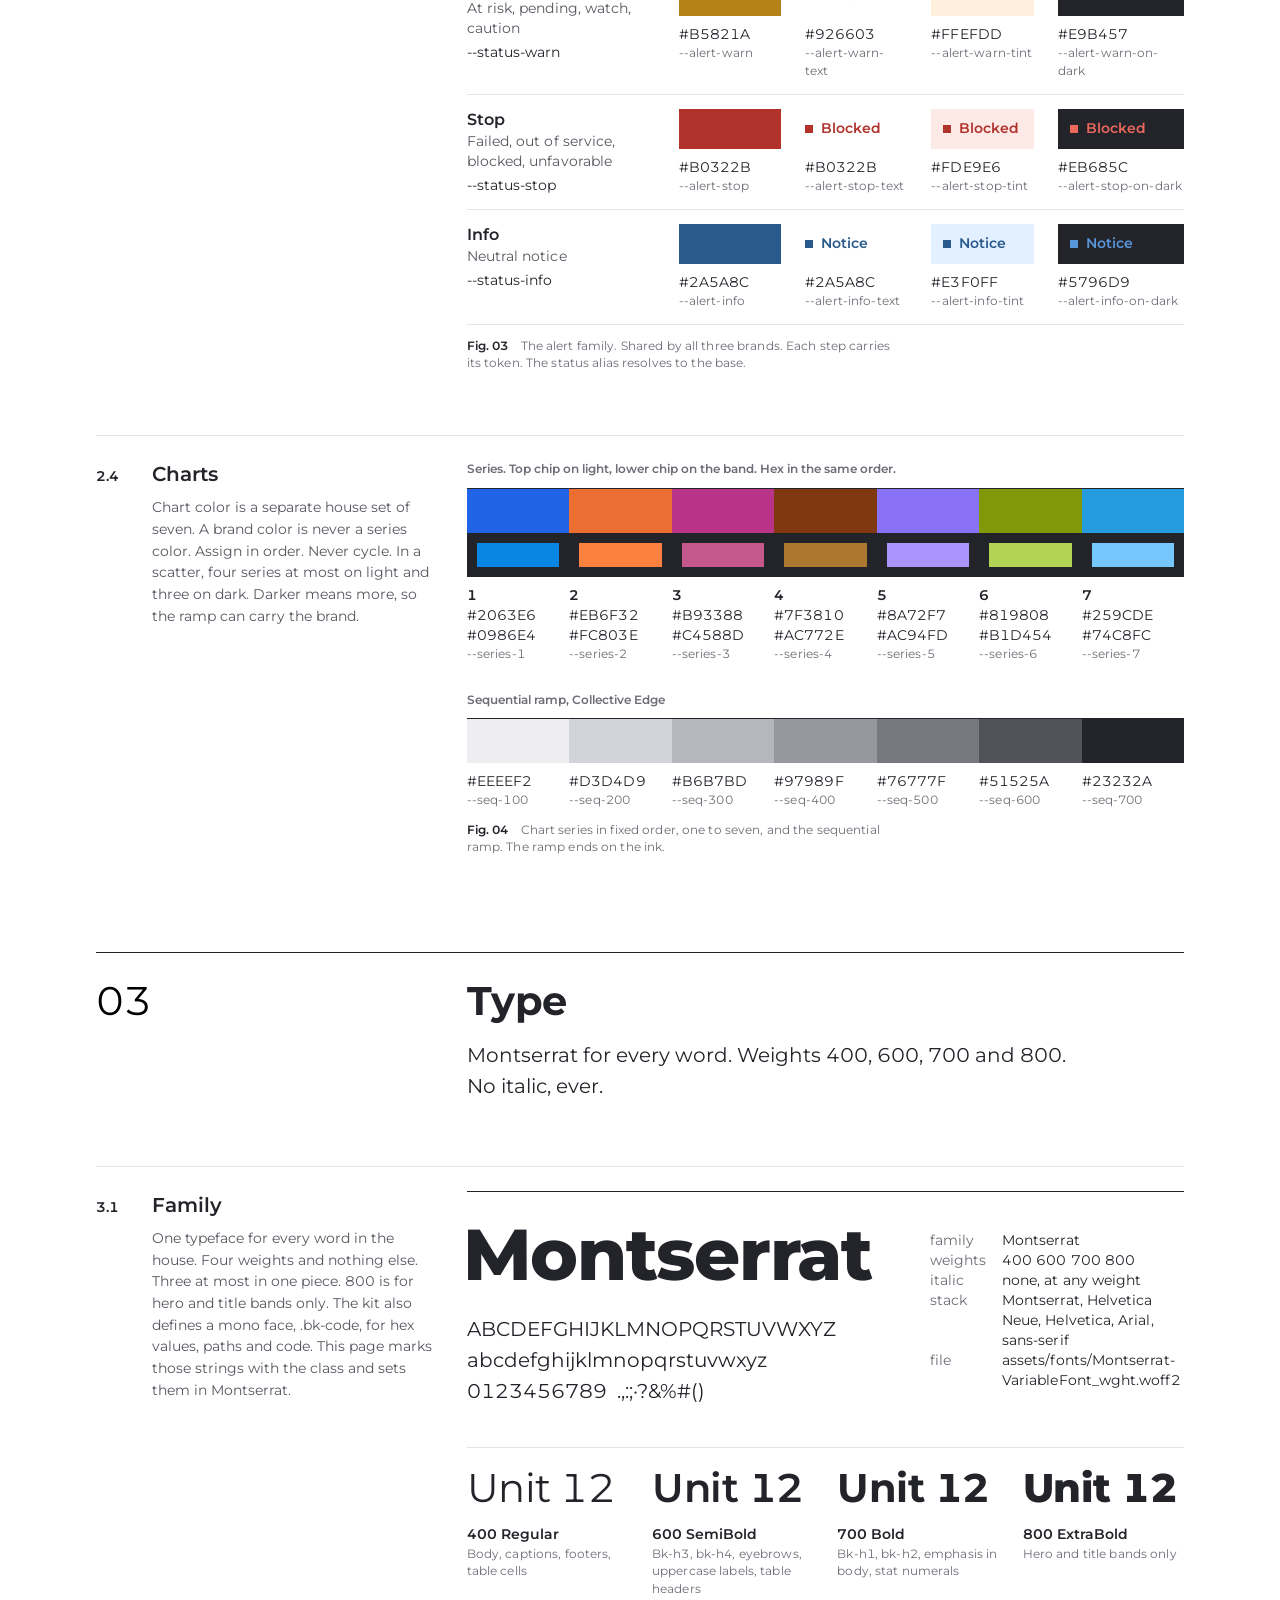
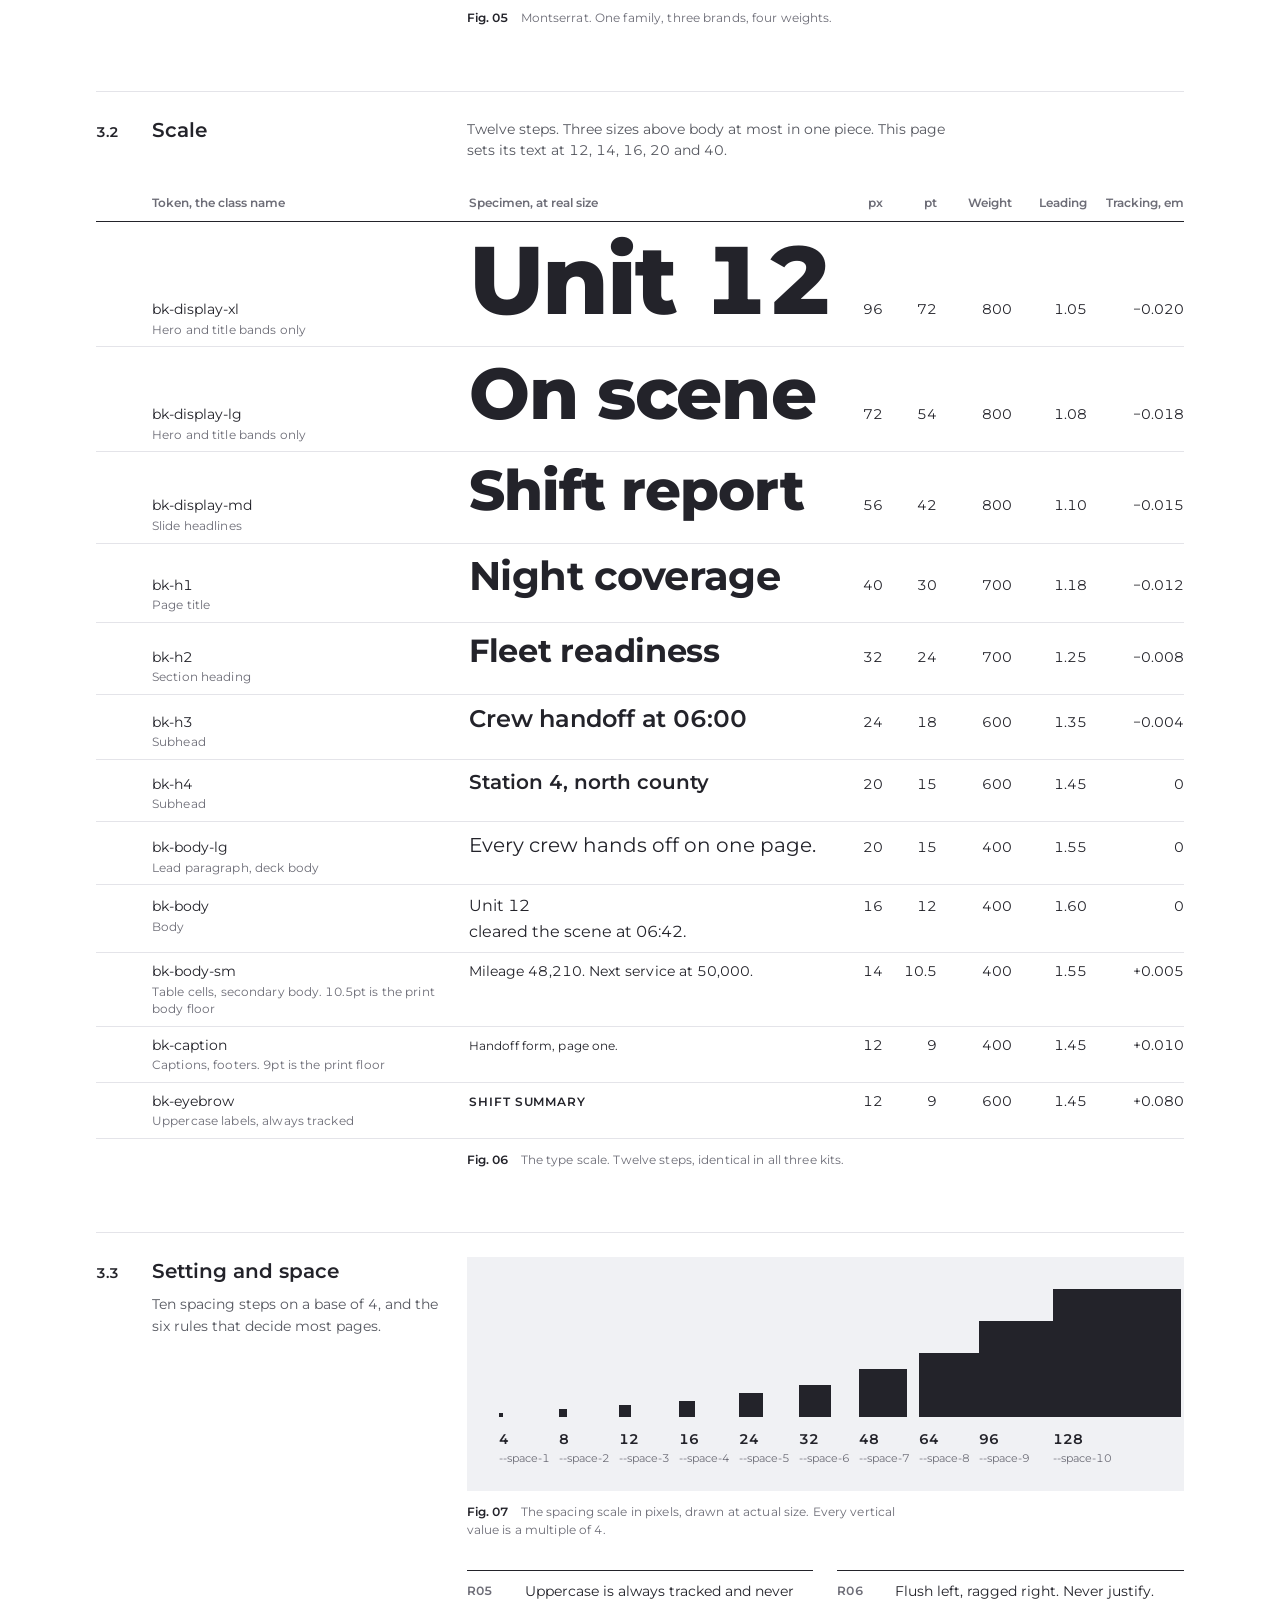
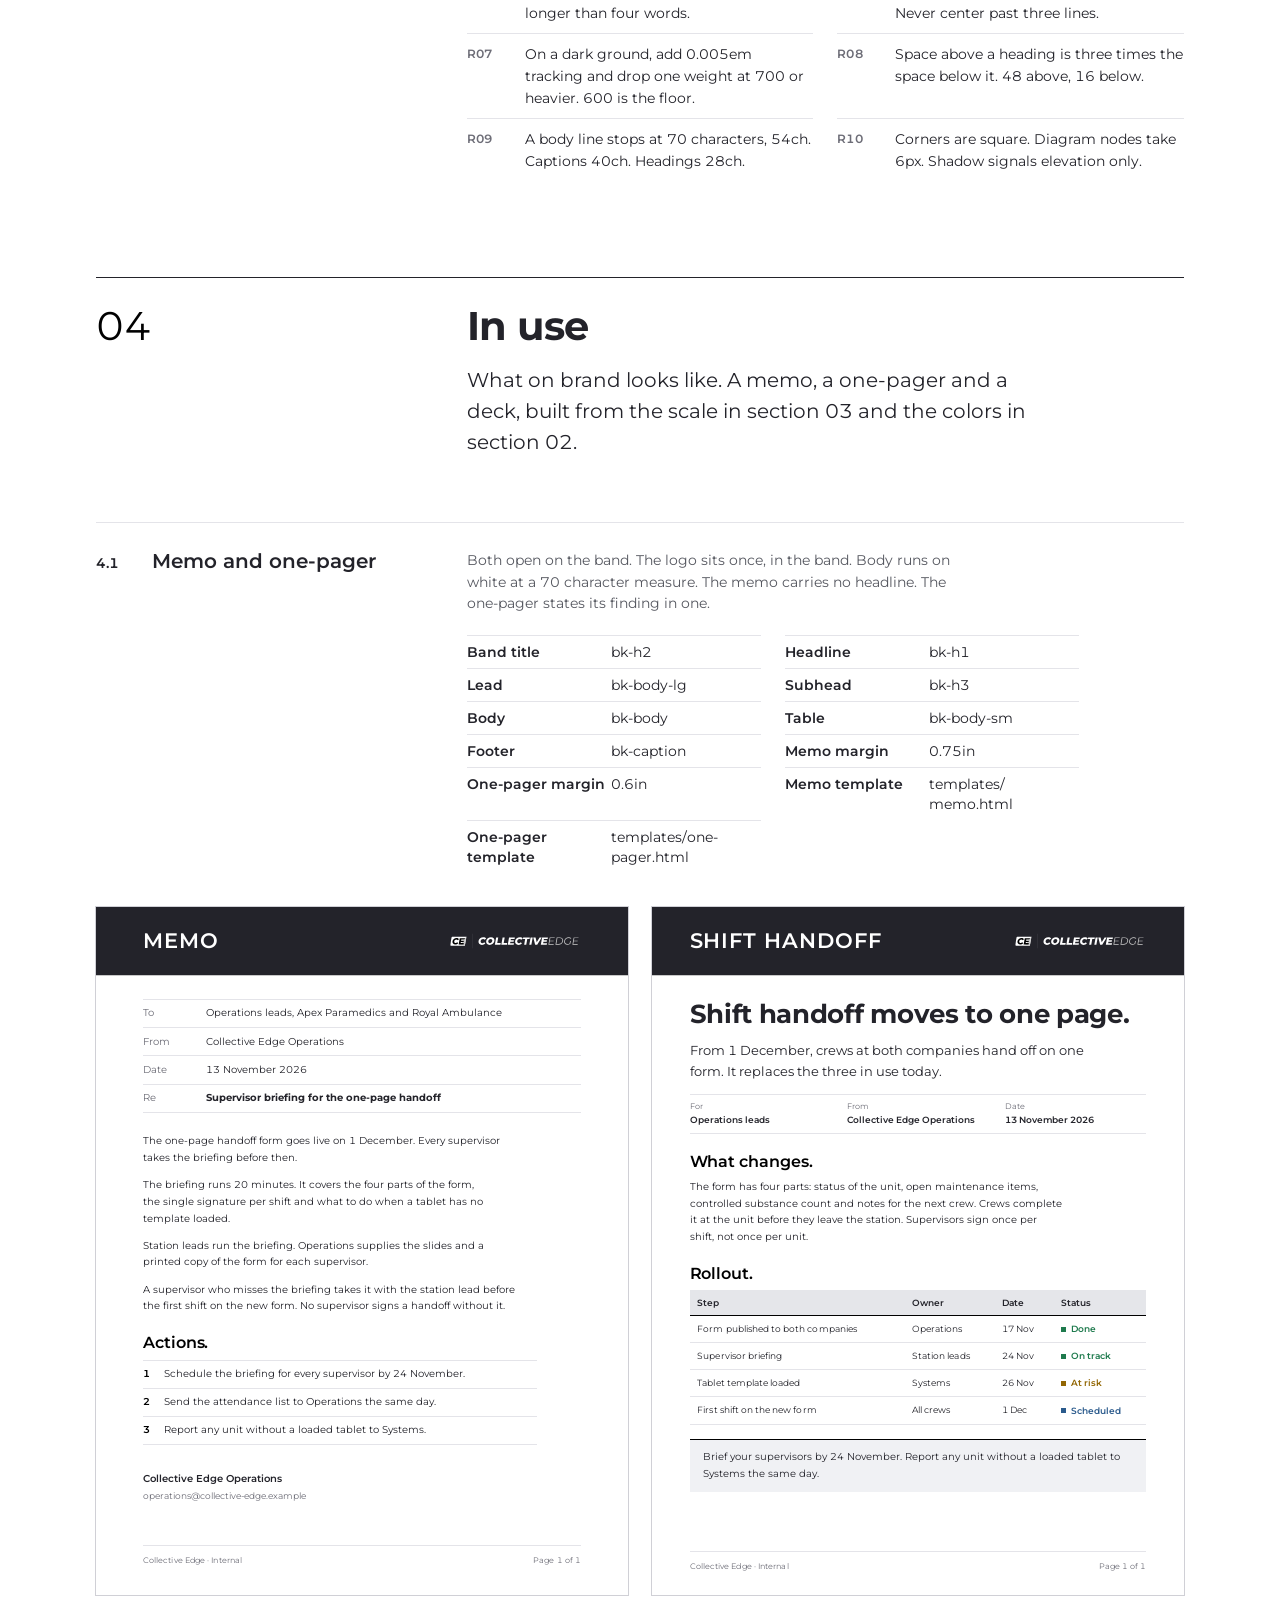
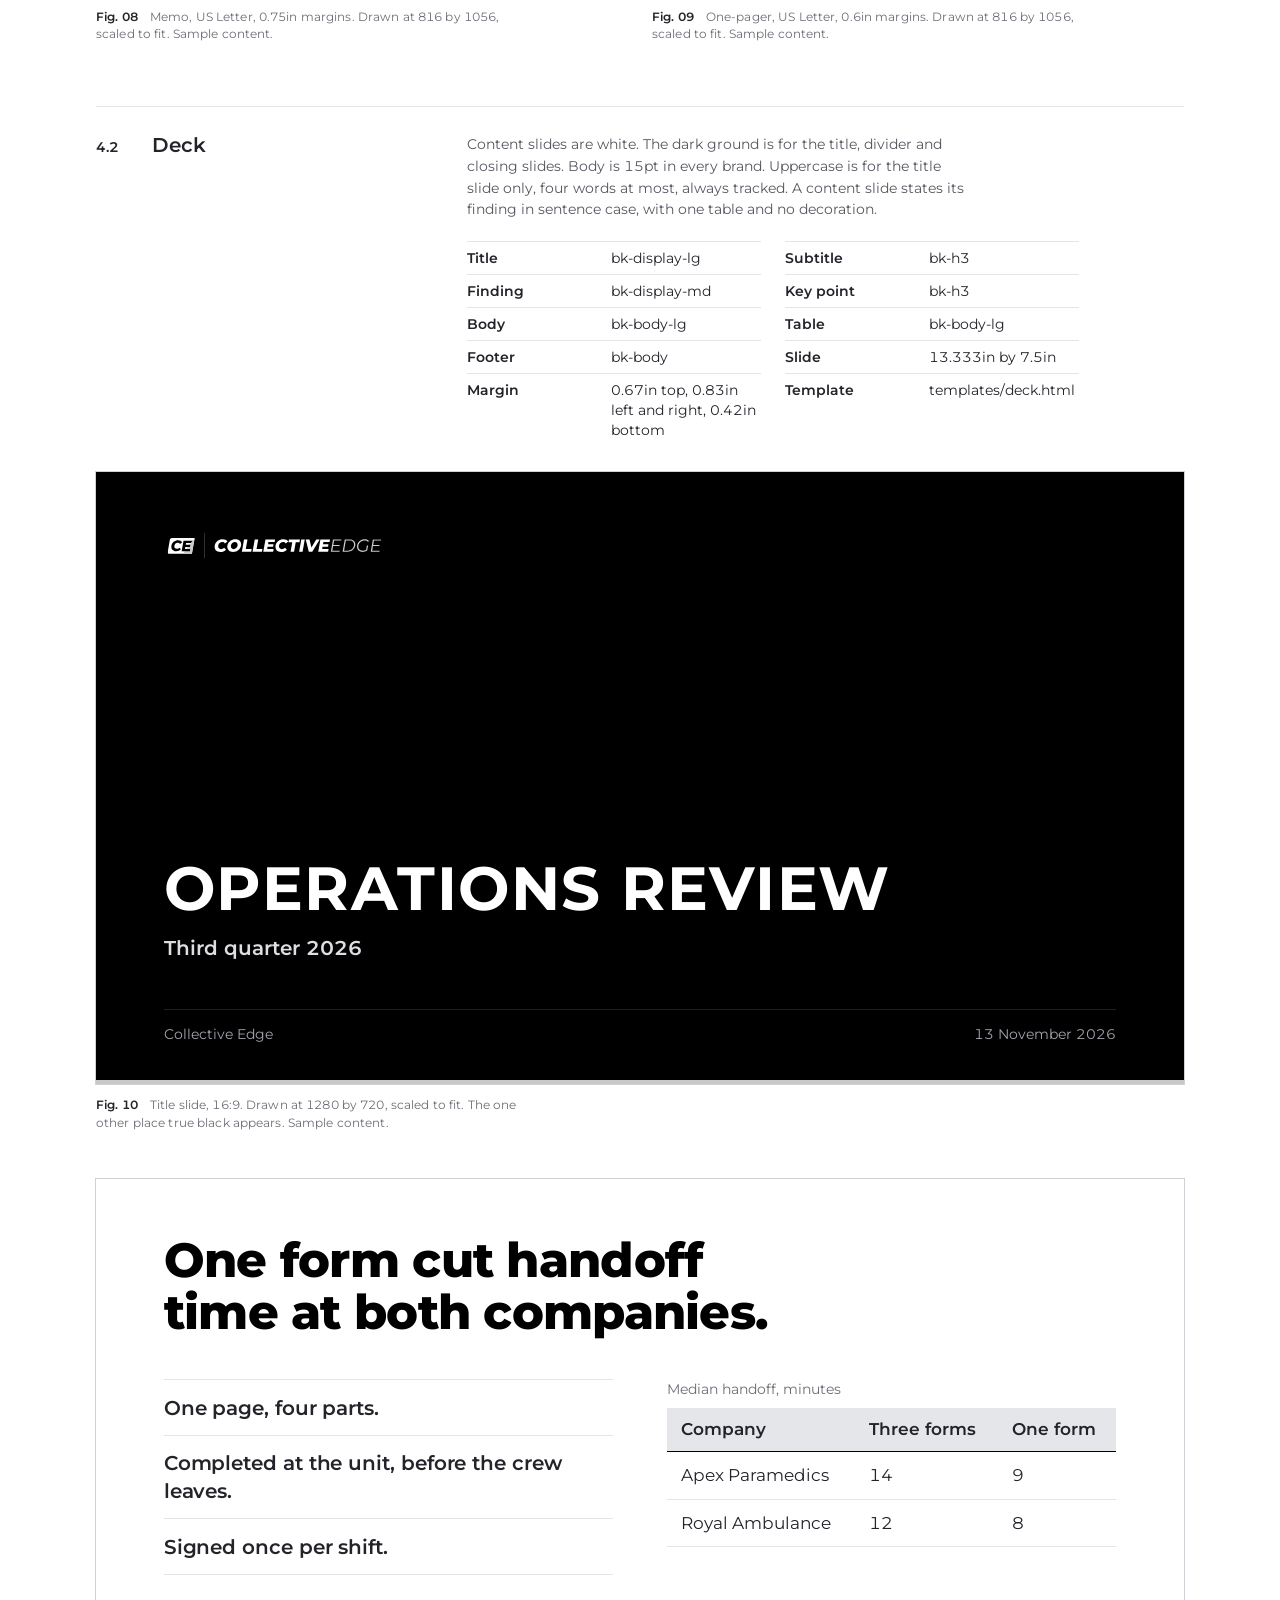
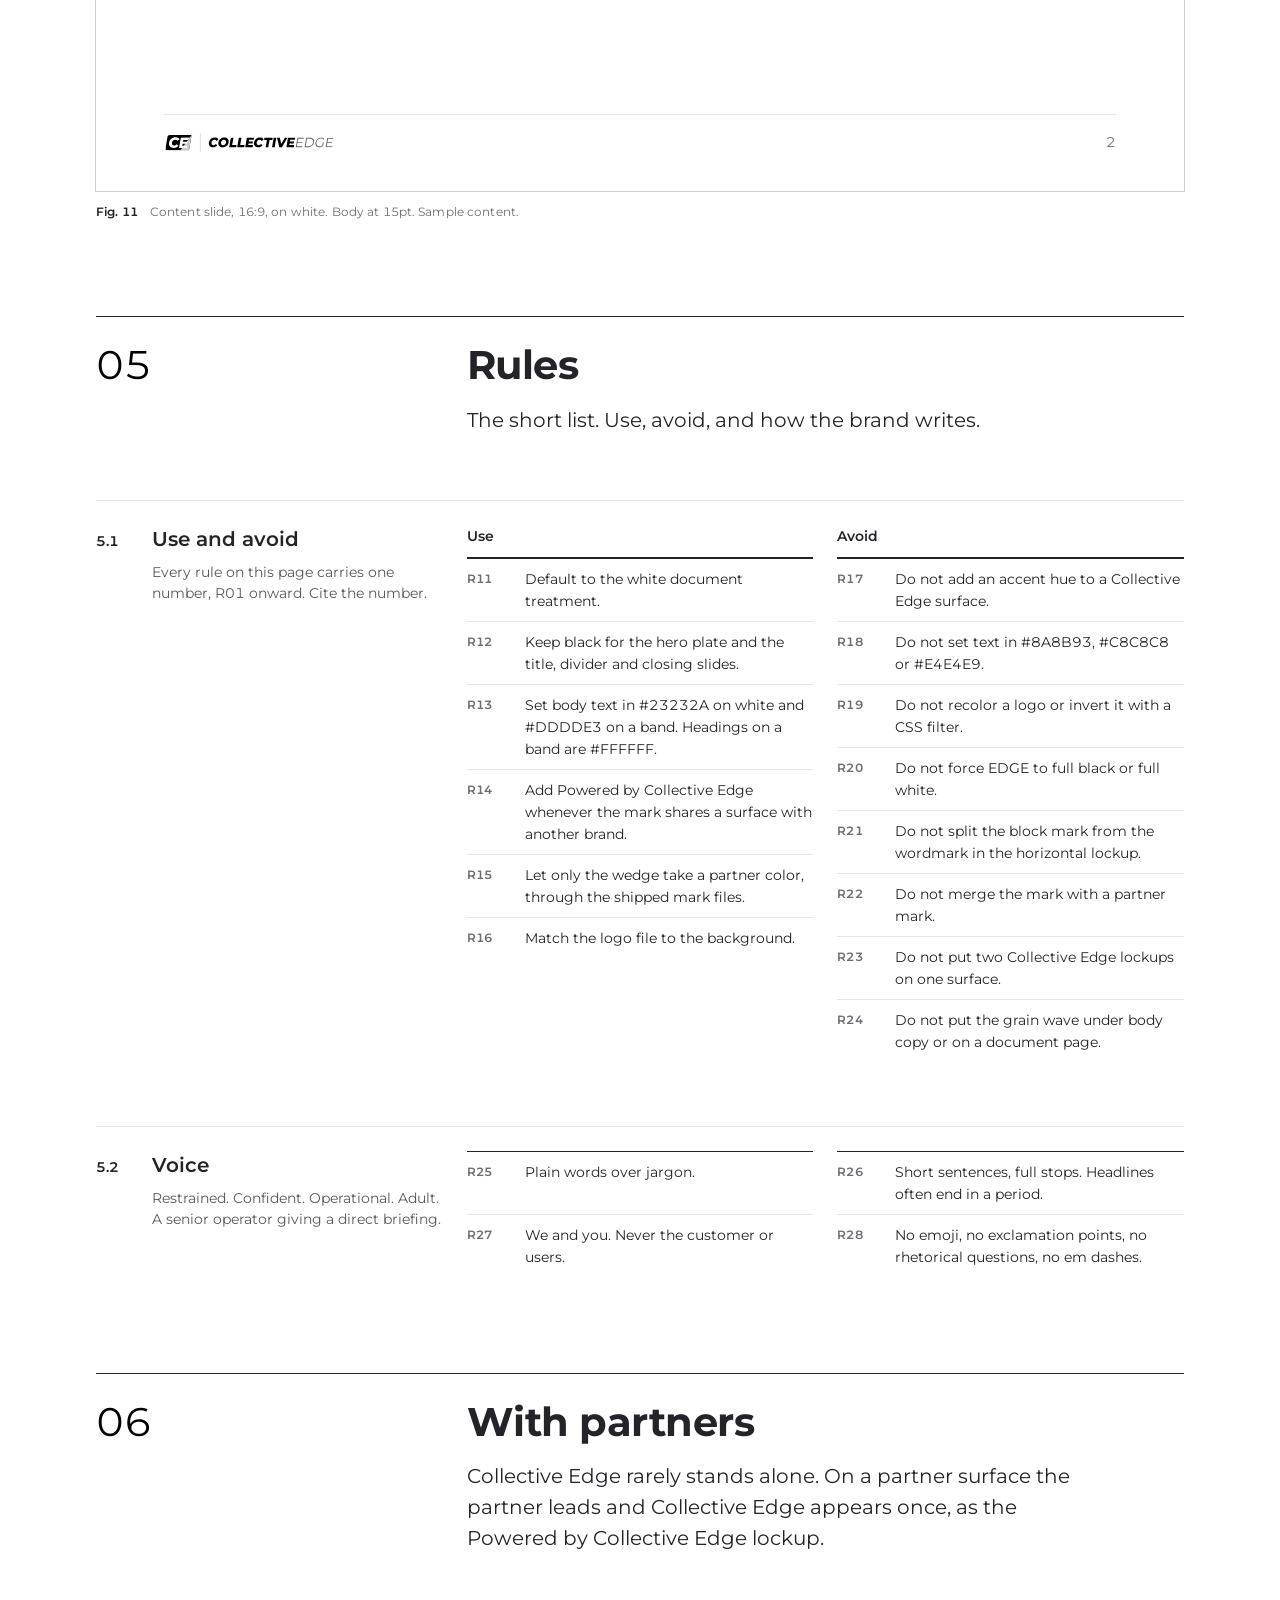
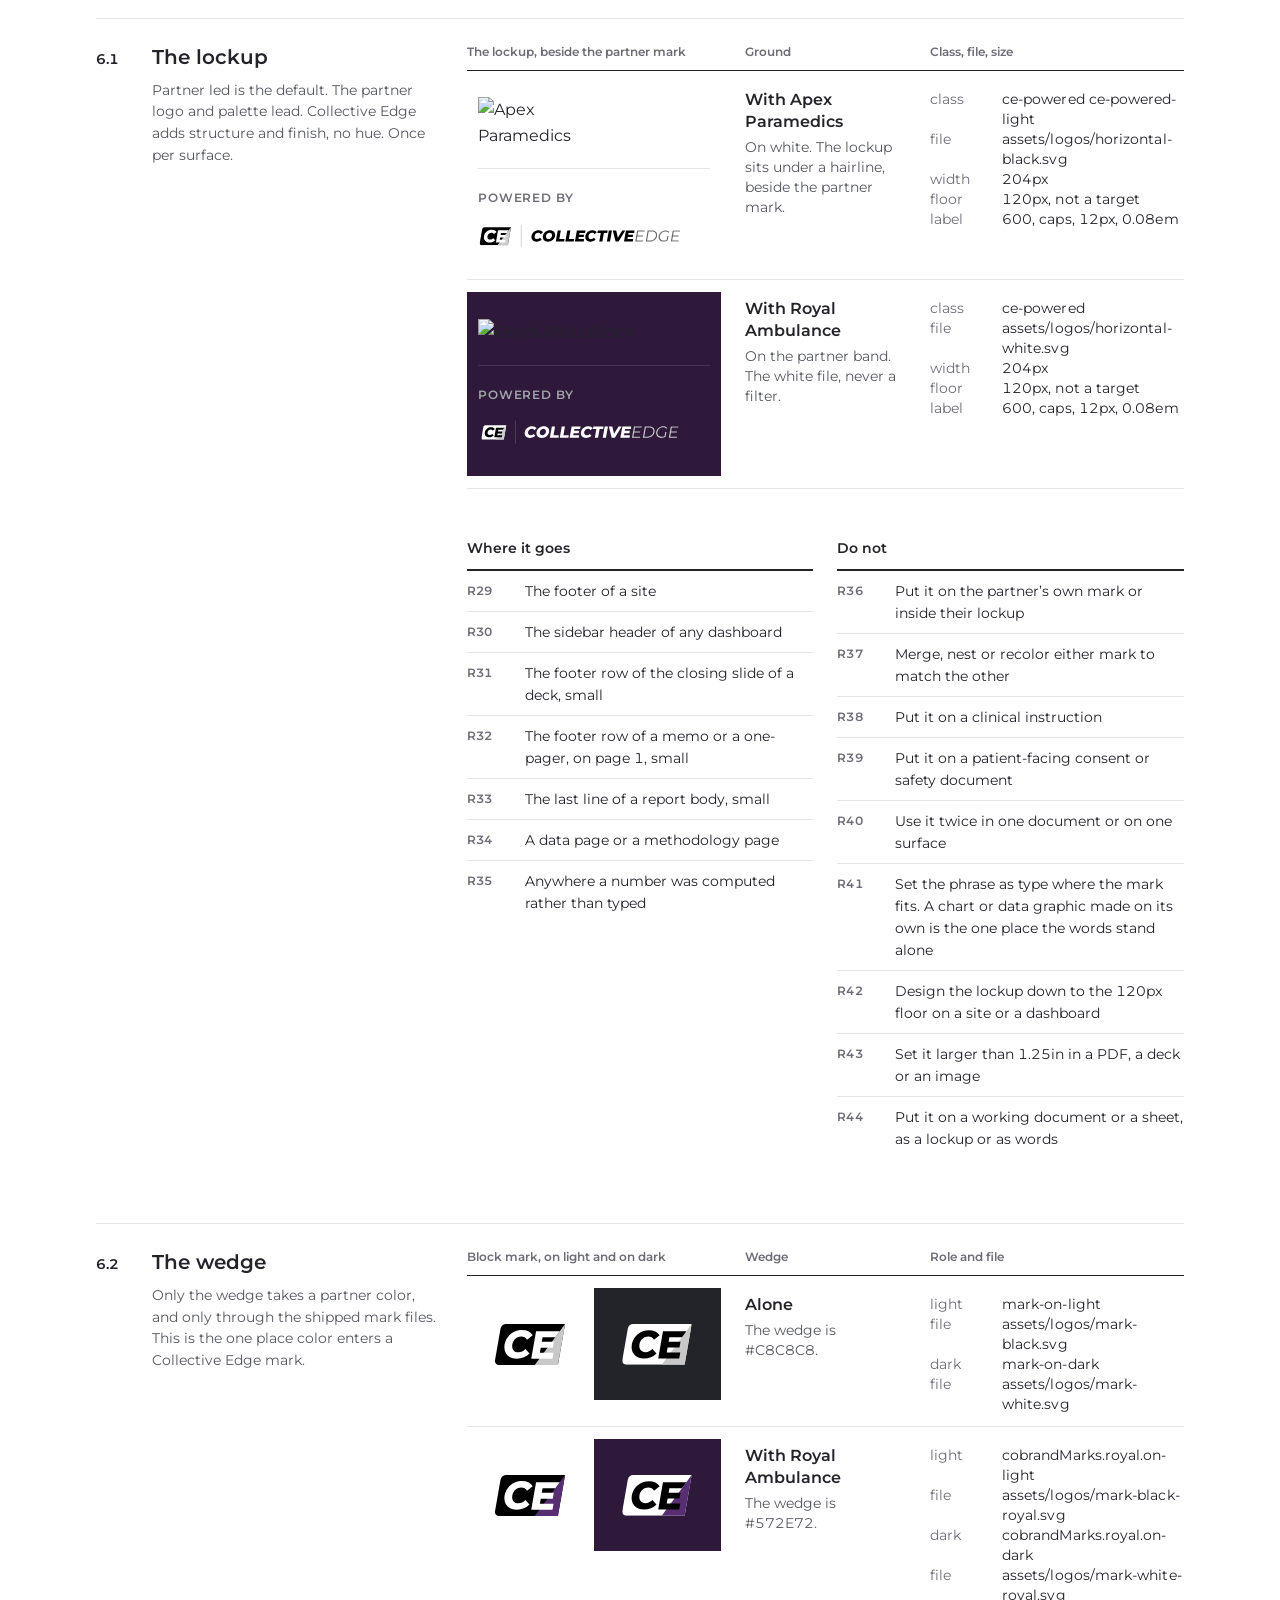
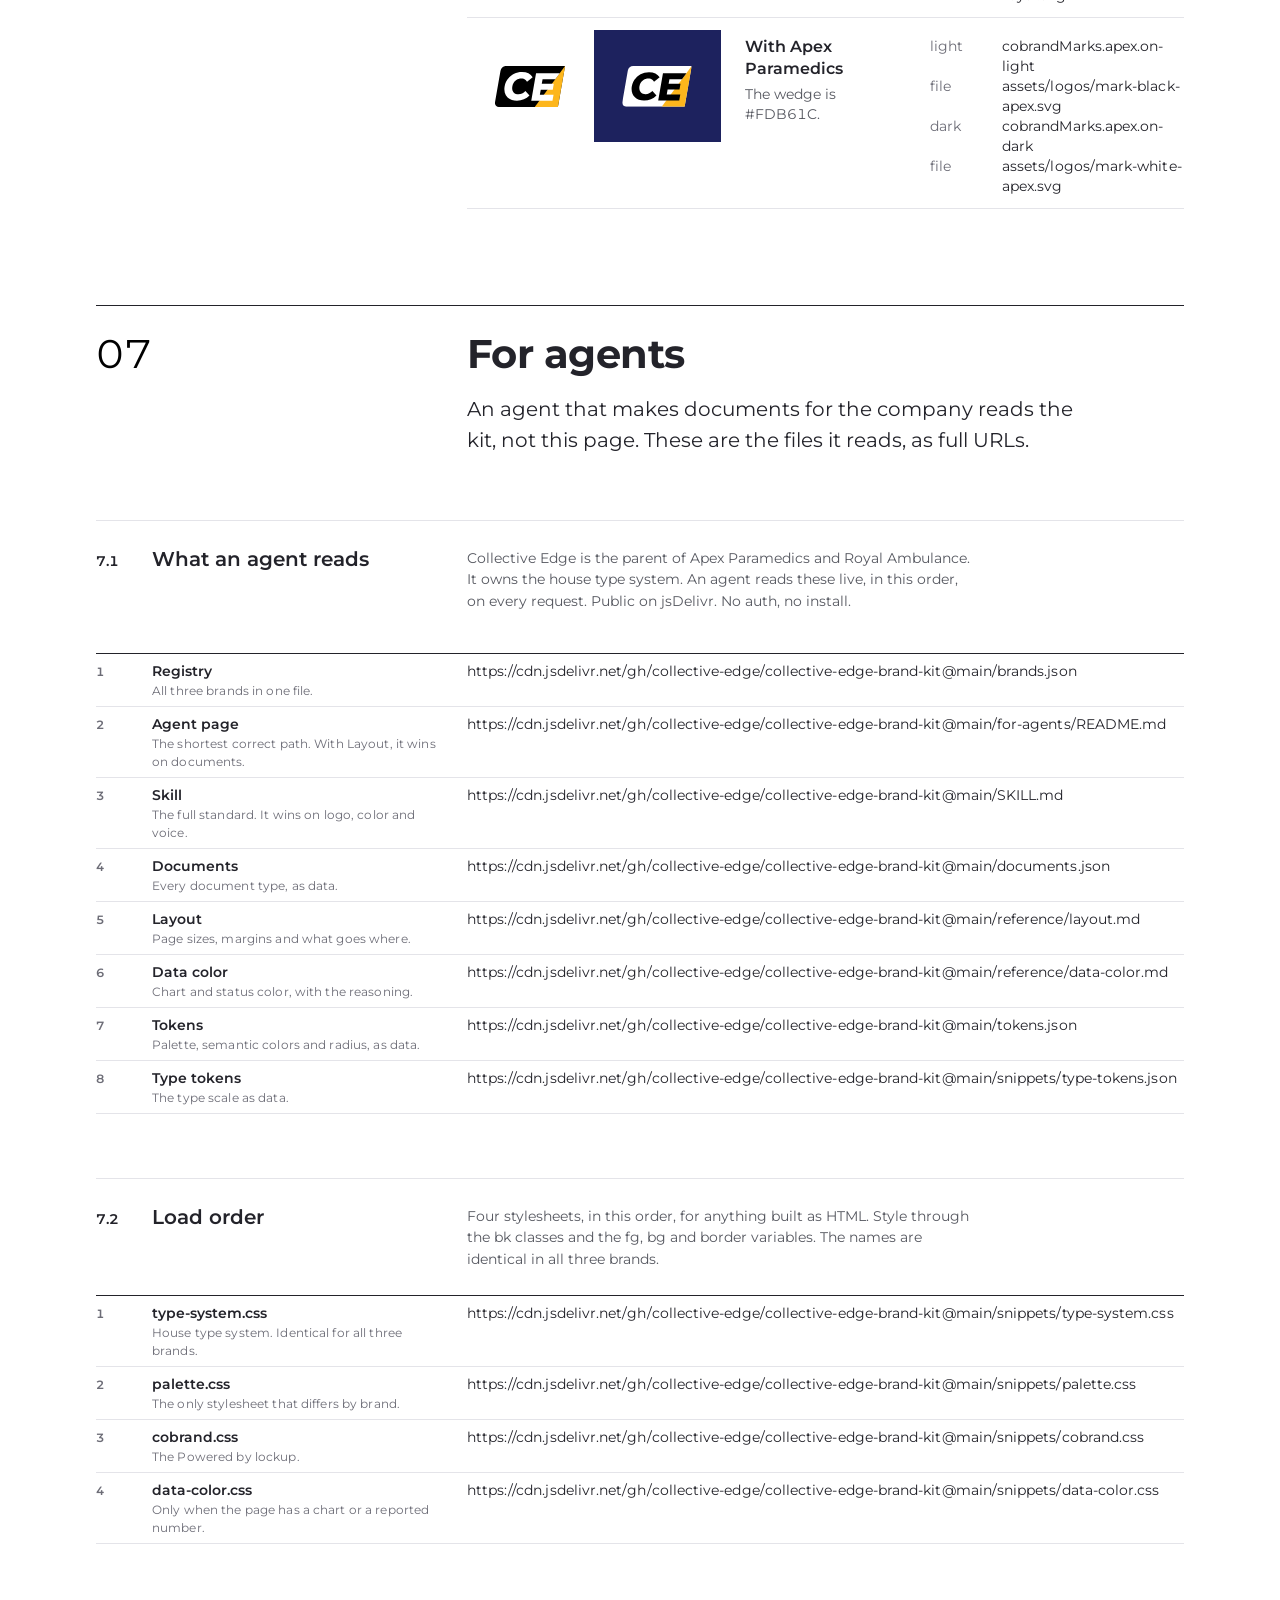
==== commit 7211ba8b: "Chart series is seven colors, without teal Magenta moves to slot 3. The over and under scale runs re" ====
--- a/index.html
+++ b/index.html
@@ -245,7 +245,7 @@
 .alert .sw.dk { background: var(--band); letter-spacing: 0.005em; }
 .alert .sw .dot { width: 8px; height: 8px; margin-right: 8px; }
 
-.series { display: grid; grid-template-columns: repeat(8, minmax(0, 1fr)); }
+.series { display: grid; grid-template-columns: repeat(7, minmax(0, 1fr)); }
 .series + .series { margin-top: 20px; }
 .series.seq { grid-template-columns: repeat(7, minmax(0, 1fr)); }
 .series .c { display: block; height: 44px; margin-bottom: 8px; }
@@ -668,13 +668,13 @@
       </figure></div>
   </div>
   <div class="grid sub">
-    <div class="rail"><p class="n">2.4</p><div><h3>Charts</h3><p class="note">Chart color is a separate house set of eight. A brand color is never a series color. Assign in order. Never cycle. In a scatter, four series at most on light and three on dark. Darker means more, so the ramp can carry the brand.</p></div></div>
+    <div class="rail"><p class="n">2.4</p><div><h3>Charts</h3><p class="note">Chart color is a separate house set of seven. A brand color is never a series color. Assign in order. Never cycle. In a scatter, four series at most on light and three on dark. Darker means more, so the ramp can carry the brand.</p></div></div>
     <div class="main"><figure>
         <p class="series-h">Series. Top chip on light, lower chip on the band. Hex in the same order.</p>
-        <ol class="series two"><li><span class="c" style="background:#2063E6"></span><span class="c dk" style="background:#0986E4"></span><span class="nn">1</span><span class="v" data-c>#<span class="bk-code">2063E6</span></span><span class="v" data-c>#<span class="bk-code">0986E4</span></span><span class="tk" data-c>--series-1</span></li><li><span class="c" style="background:#EB6F32"></span><span class="c dk" style="background:#FC803E"></span><span class="nn">2</span><span class="v" data-c>#<span class="bk-code">EB6F32</span></span><span class="v" data-c>#<span class="bk-code">FC803E</span></span><span class="tk" data-c>--series-2</span></li><li><span class="c" style="background:#0F9B89"></span><span class="c dk" style="background:#06BFA8"></span><span class="nn">3</span><span class="v" data-c>#<span class="bk-code">0F9B89</span></span><span class="v" data-c>#06BFA8</span><span class="tk" data-c>--series-3</span></li><li><span class="c" style="background:#7F3810"></span><span class="c dk" style="background:#AC772E"></span><span class="nn">4</span><span class="v" data-c>#<span class="bk-code">7F3810</span></span><span class="v" data-c>#<span class="bk-code">AC772E</span></span><span class="tk" data-c>--series-4</span></li><li><span class="c" style="background:#8A72F7"></span><span class="c dk" style="background:#AC94FD"></span><span class="nn">5</span><span class="v" data-c>#<span class="bk-code">8A72F7</span></span><span class="v" data-c>#<span class="bk-code">AC94FD</span></span><span class="tk" data-c>--series-5</span></li><li><span class="c" style="background:#819808"></span><span class="c dk" style="background:#B1D454"></span><span class="nn">6</span><span class="v" data-c>#819808</span><span class="v" data-c>#<span class="bk-code">B1D454</span></span><span class="tk" data-c>--series-6</span></li><li><span class="c" style="background:#259CDE"></span><span class="c dk" style="background:#74C8FC"></span><span class="nn">7</span><span class="v" data-c>#<span class="bk-code">259CDE</span></span><span class="v" data-c>#74C8FC</span><span class="tk" data-c>--series-7</span></li><li><span class="c" style="background:#B93388"></span><span class="c dk" style="background:#C4588D"></span><span class="nn">8</span><span class="v" data-c>#<span class="bk-code">B93388</span></span><span class="v" data-c>#<span class="bk-code">C4588D</span></span><span class="tk" data-c>--series-8</span></li></ol>
+        <ol class="series two"><li><span class="c" style="background:#2063E6"></span><span class="c dk" style="background:#0986E4"></span><span class="nn">1</span><span class="v" data-c>#<span class="bk-code">2063E6</span></span><span class="v" data-c>#<span class="bk-code">0986E4</span></span><span class="tk" data-c>--series-1</span></li><li><span class="c" style="background:#EB6F32"></span><span class="c dk" style="background:#FC803E"></span><span class="nn">2</span><span class="v" data-c>#<span class="bk-code">EB6F32</span></span><span class="v" data-c>#<span class="bk-code">FC803E</span></span><span class="tk" data-c>--series-2</span></li><li><span class="c" style="background:#B93388"></span><span class="c dk" style="background:#C4588D"></span><span class="nn">3</span><span class="v" data-c>#<span class="bk-code">B93388</span></span><span class="v" data-c>#<span class="bk-code">C4588D</span></span><span class="tk" data-c>--series-3</span></li><li><span class="c" style="background:#7F3810"></span><span class="c dk" style="background:#AC772E"></span><span class="nn">4</span><span class="v" data-c>#<span class="bk-code">7F3810</span></span><span class="v" data-c>#<span class="bk-code">AC772E</span></span><span class="tk" data-c>--series-4</span></li><li><span class="c" style="background:#8A72F7"></span><span class="c dk" style="background:#AC94FD"></span><span class="nn">5</span><span class="v" data-c>#<span class="bk-code">8A72F7</span></span><span class="v" data-c>#<span class="bk-code">AC94FD</span></span><span class="tk" data-c>--series-5</span></li><li><span class="c" style="background:#819808"></span><span class="c dk" style="background:#B1D454"></span><span class="nn">6</span><span class="v" data-c>#819808</span><span class="v" data-c>#<span class="bk-code">B1D454</span></span><span class="tk" data-c>--series-6</span></li><li><span class="c" style="background:#259CDE"></span><span class="c dk" style="background:#74C8FC"></span><span class="nn">7</span><span class="v" data-c>#<span class="bk-code">259CDE</span></span><span class="v" data-c>#74C8FC</span><span class="tk" data-c>--series-7</span></li></ol>
         <p class="series-h">Sequential ramp, Collective Edge</p>
         <ol class="series seq"><li><span class="c" style="background:#EEEEF2"></span><span class="v" data-c>#EEEEF2</span><span class="tk" data-c>--<span class="bk-code">seq-100</span></span></li><li><span class="c" style="background:#D3D4D9"></span><span class="v" data-c>#D3D4D9</span><span class="tk" data-c>--<span class="bk-code">seq-200</span></span></li><li><span class="c" style="background:#B6B7BD"></span><span class="v" data-c>#B6B7BD</span><span class="tk" data-c>--<span class="bk-code">seq-300</span></span></li><li><span class="c" style="background:#97989F"></span><span class="v" data-c>#<span class="bk-code">97989F</span></span><span class="tk" data-c>--<span class="bk-code">seq-400</span></span></li><li><span class="c" style="background:#76777F"></span><span class="v" data-c>#<span class="bk-code">76777F</span></span><span class="tk" data-c>--<span class="bk-code">seq-500</span></span></li><li><span class="c" style="background:#51525A"></span><span class="v" data-c>#<span class="bk-code">51525A</span></span><span class="tk" data-c>--<span class="bk-code">seq-600</span></span></li><li><span class="c" style="background:#23232A"></span><span class="v" data-c>#<span class="bk-code">23232A</span></span><span class="tk" data-c>--<span class="bk-code">seq-700</span></span></li></ol>
-        <figcaption><span><b>Fig. 04</b>Chart series in fixed order, one to eight, and the sequential ramp. The ramp ends on the ink.</span></figcaption>
+        <figcaption><span><b>Fig. 04</b>Chart series in fixed order, one to seven, and the sequential ramp. The ramp ends on the ink.</span></figcaption>
       </figure></div>
   </div>
 </section>
